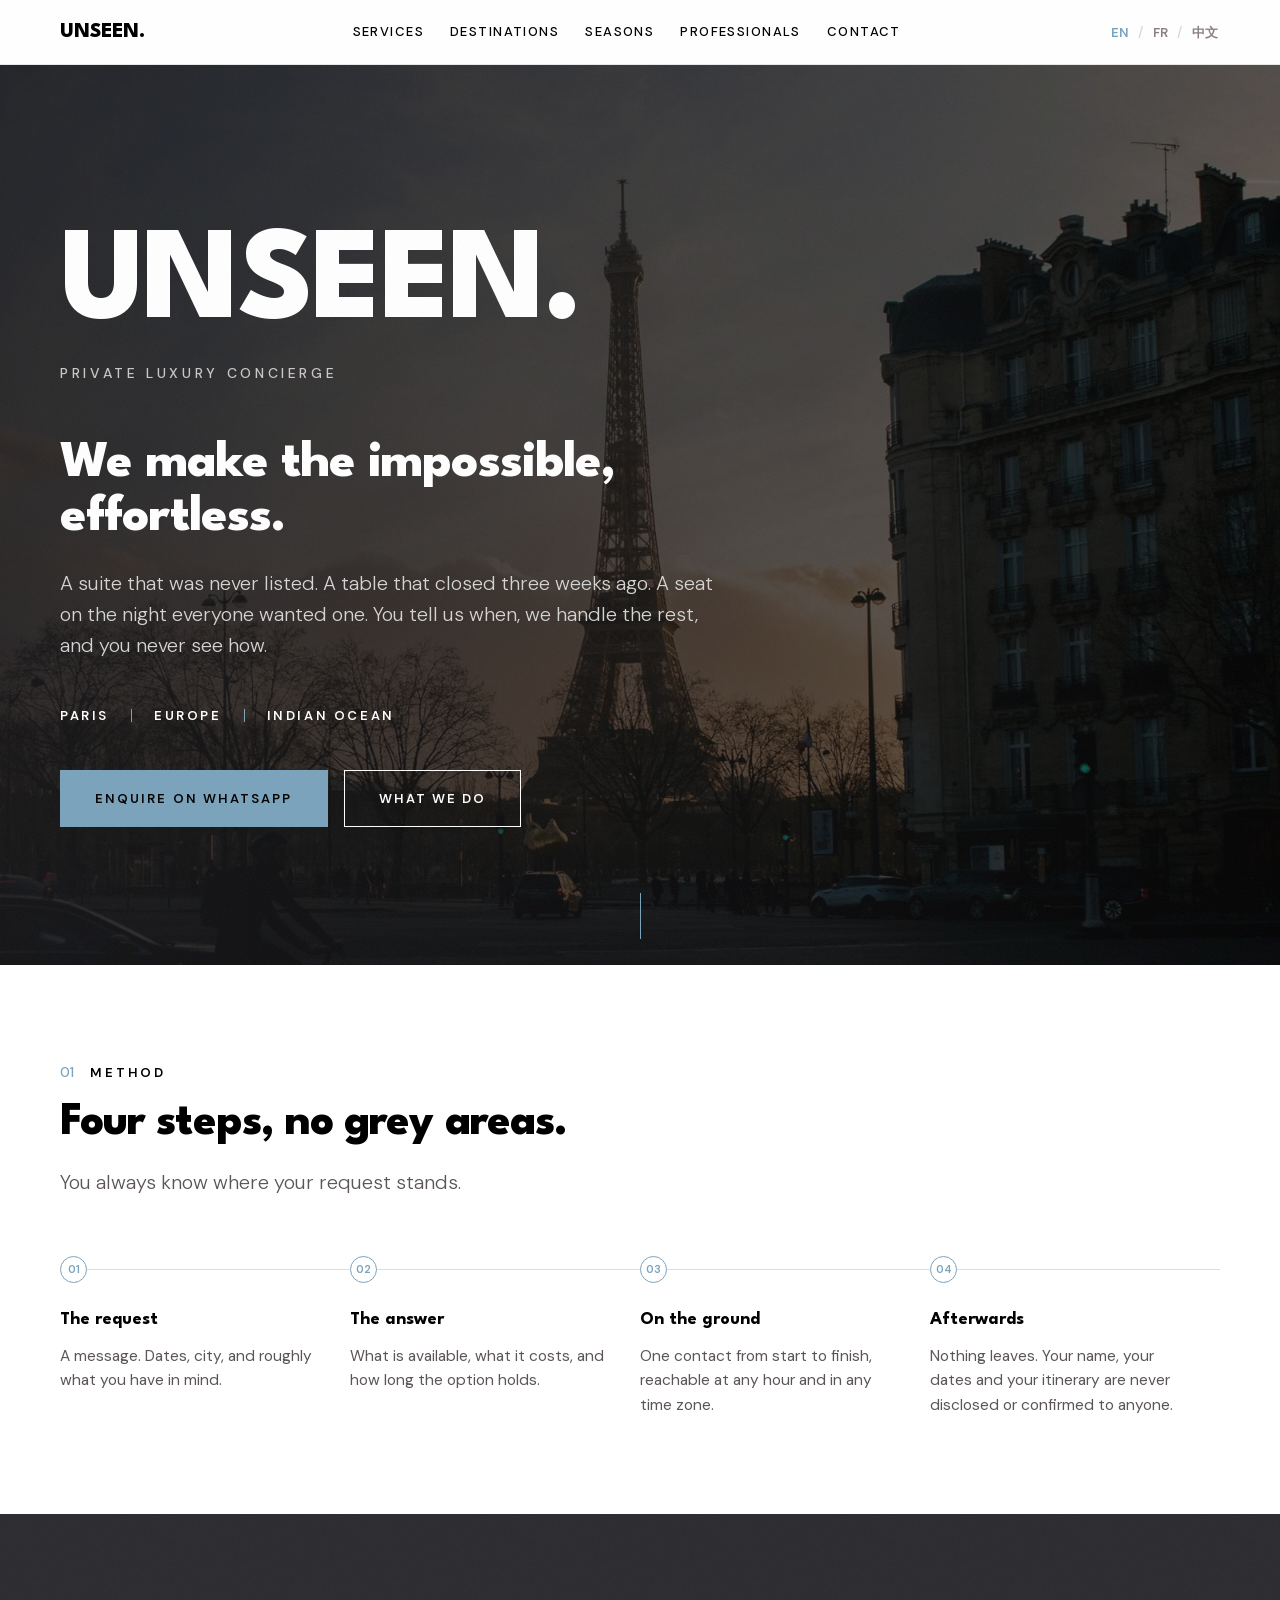
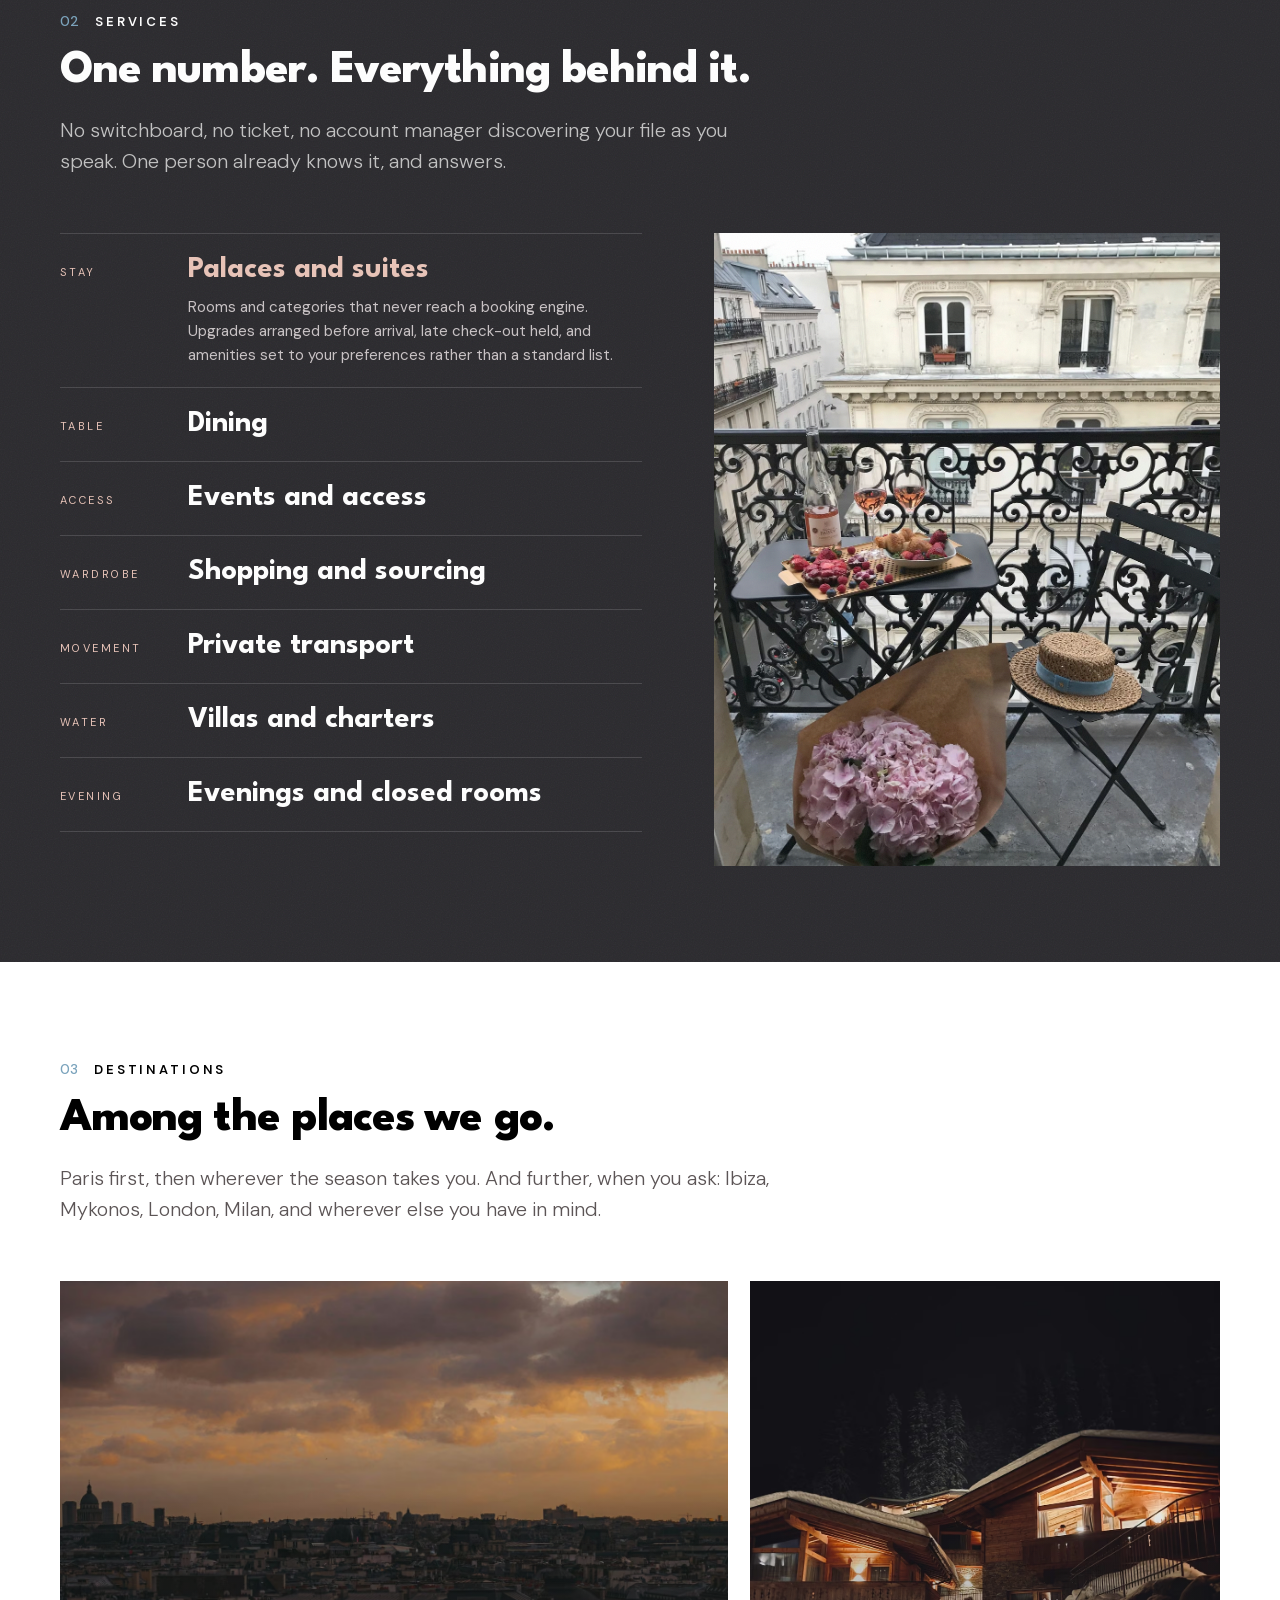
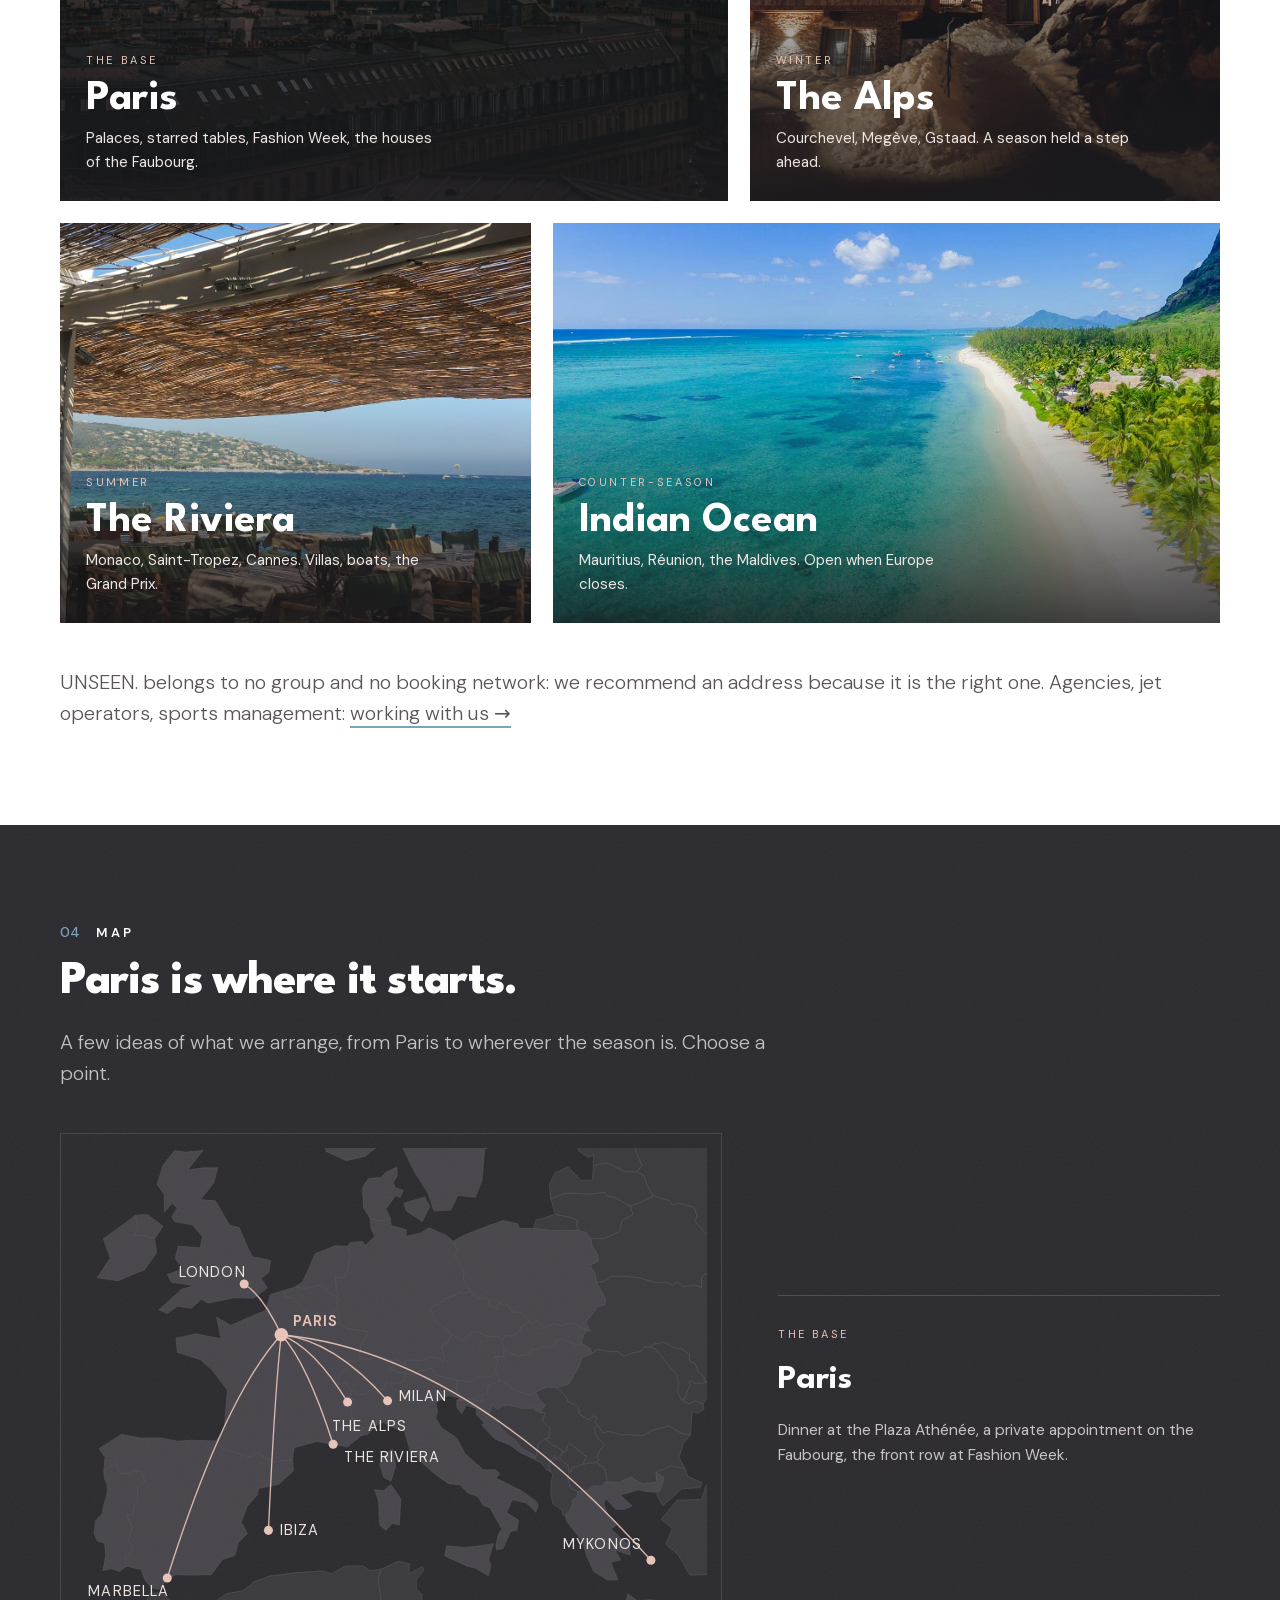
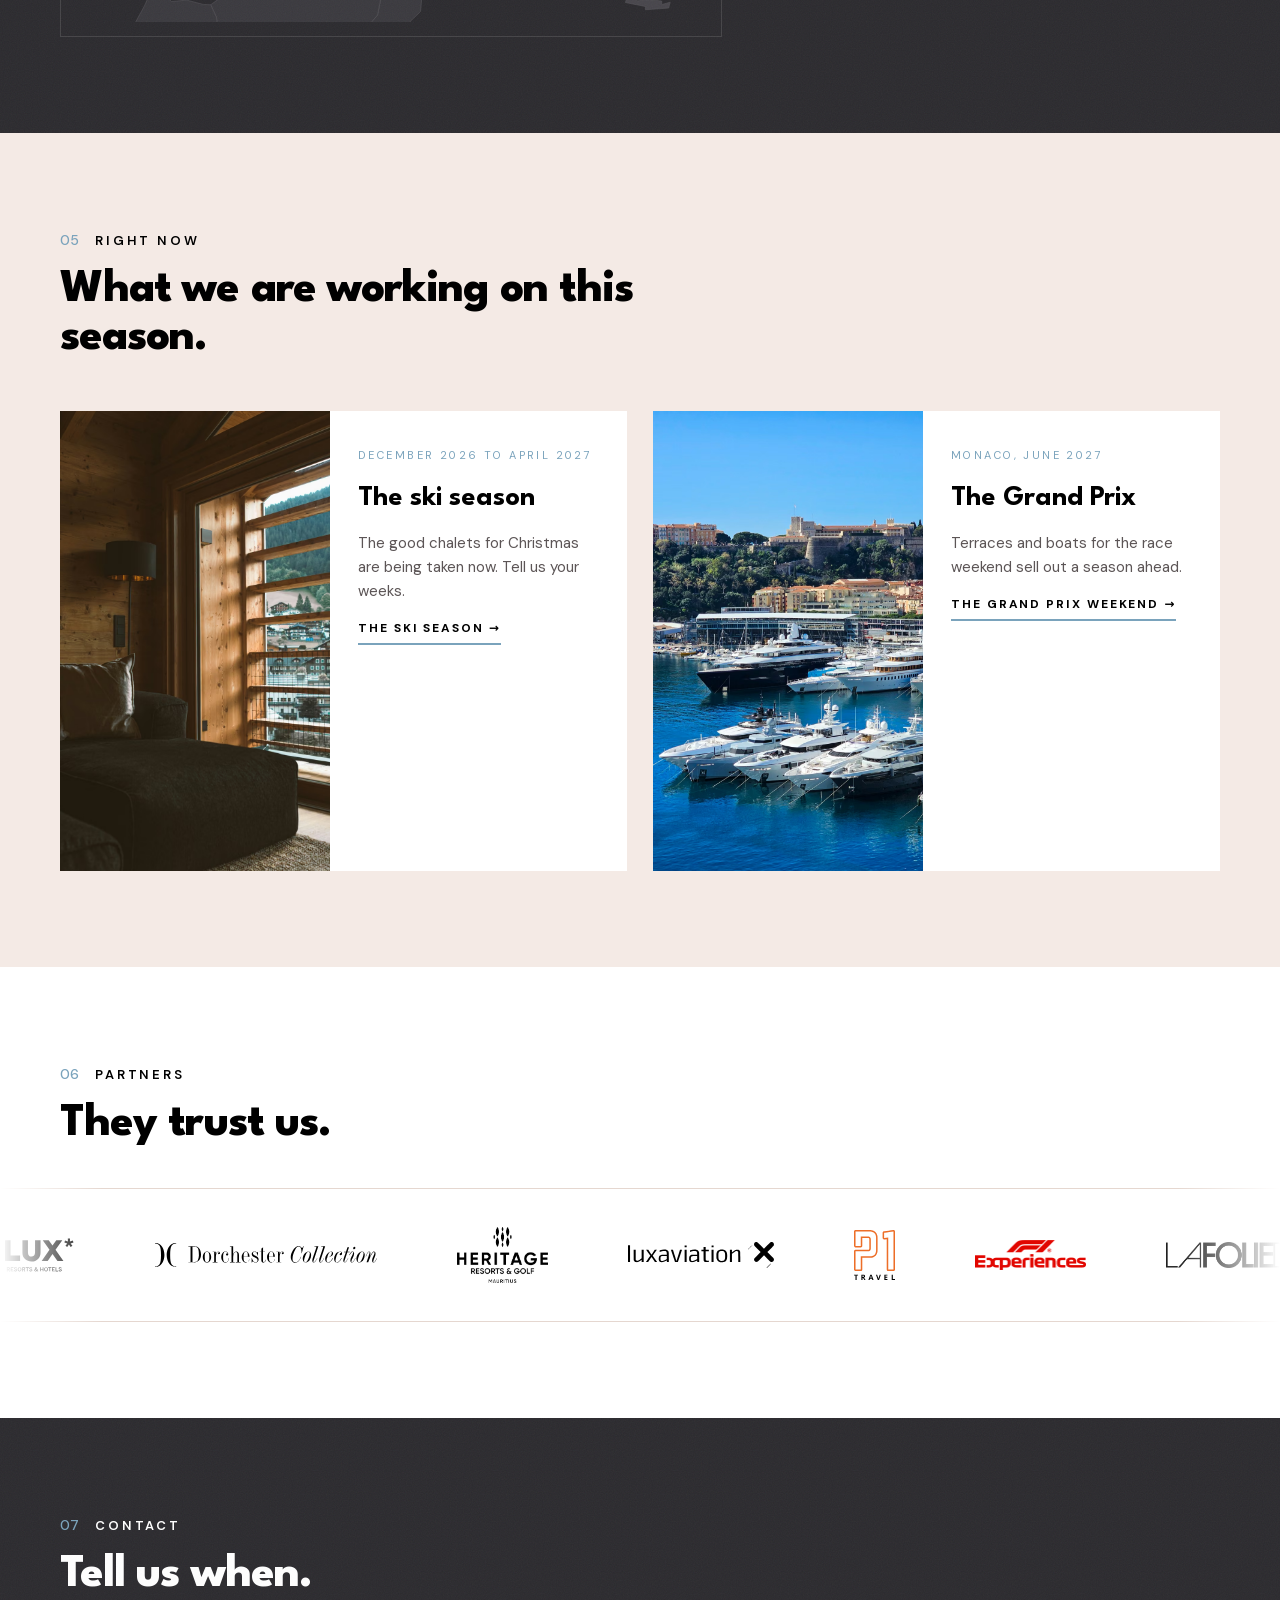
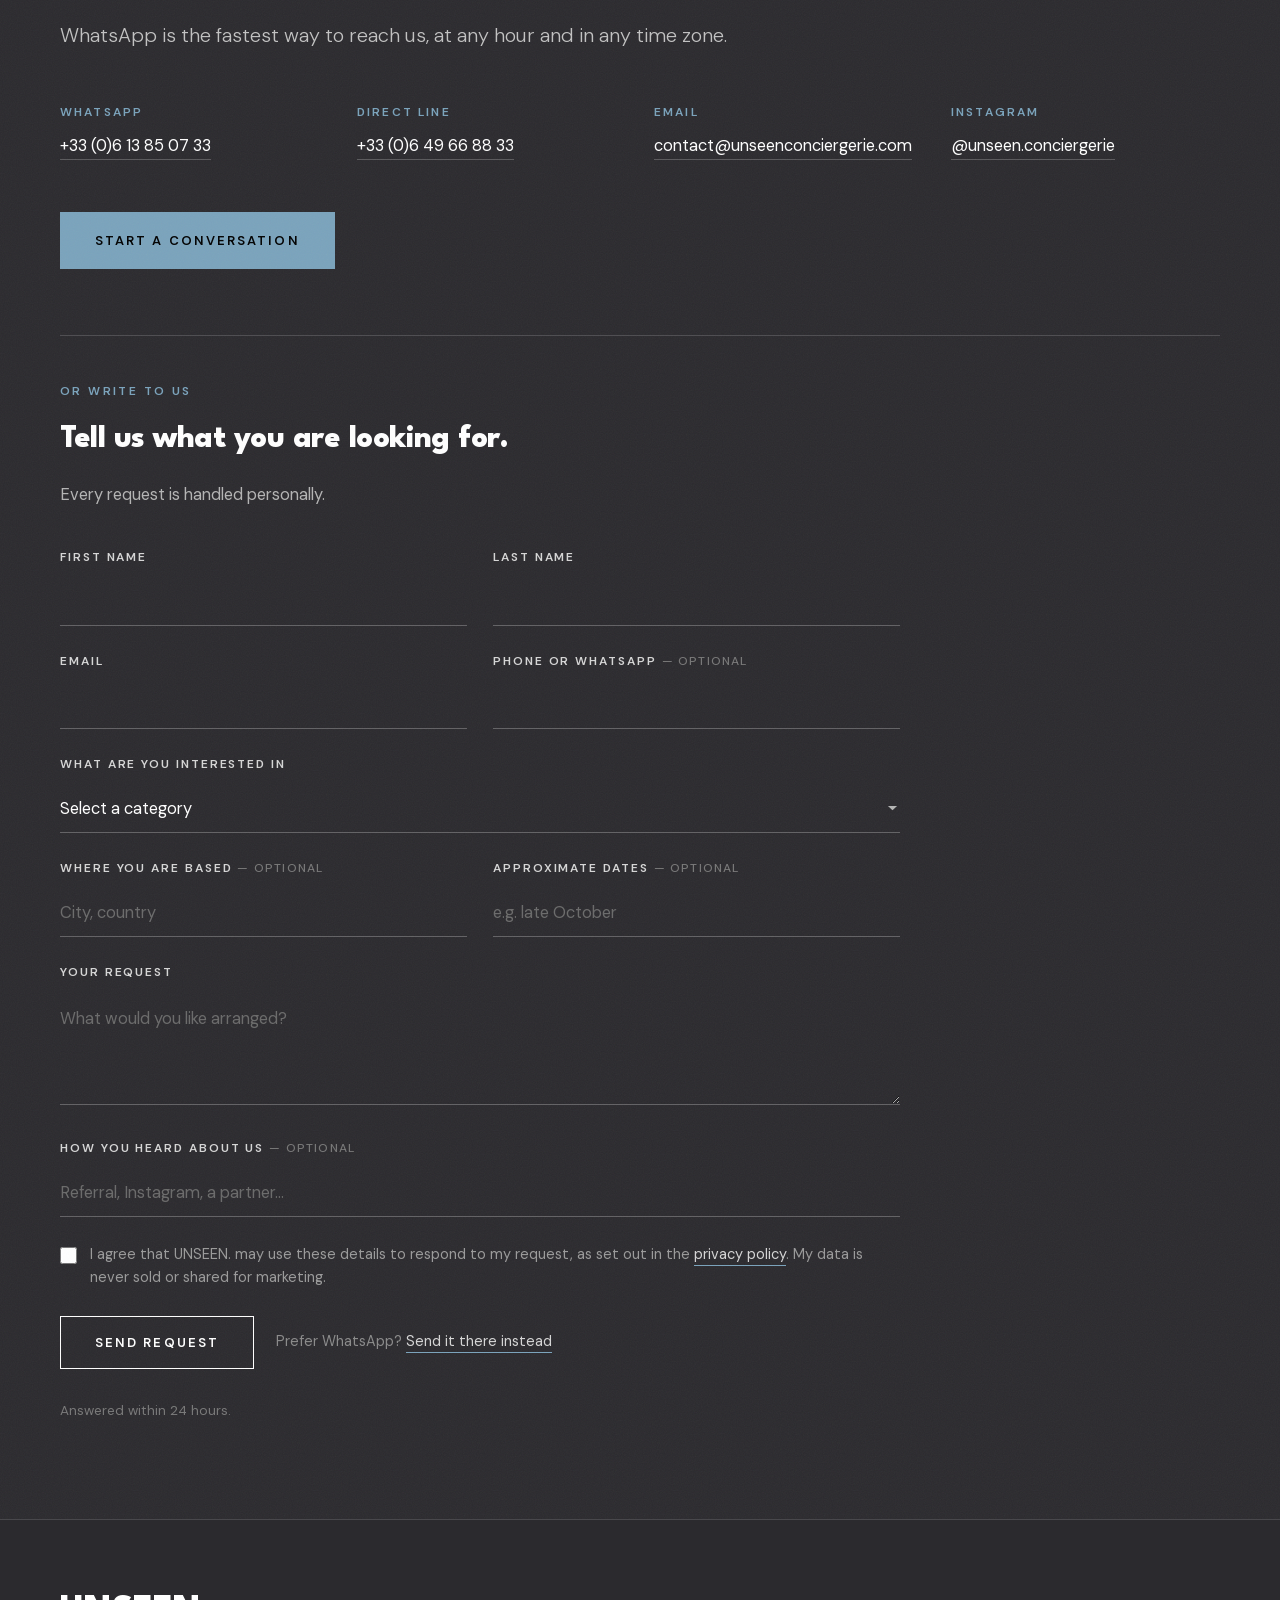
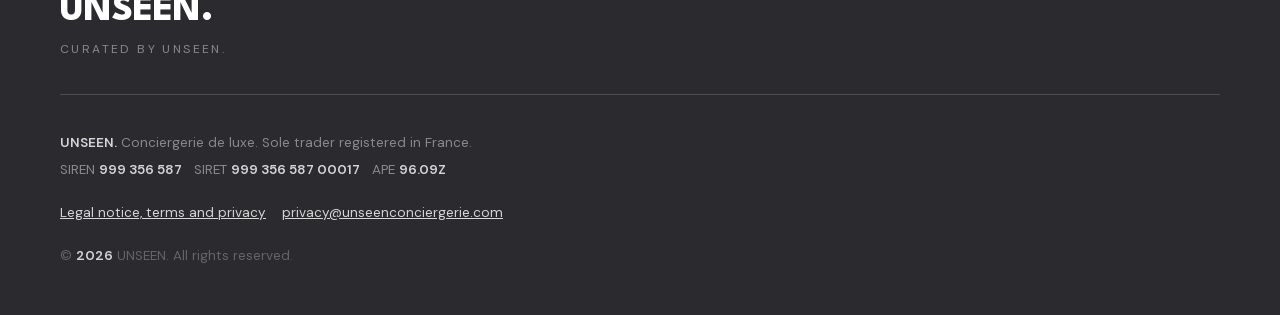
==== site-unseen/index.html @ 177a7de2 "Site : une image d'aperçu au partage par page, icônes PNG (iceberg classique) lisibles par WhatsApp " ====
<!DOCTYPE html>
<html lang="en">
<head>
<meta charset="utf-8">
<meta name="viewport" content="width=device-width, initial-scale=1">
<title>UNSEEN. — Private Luxury Concierge</title>
<meta property="og:type" content="website">
<meta property="og:site_name" content="UNSEEN.">
<meta property="og:url" content="https://unseenconciergerie.com/">
<meta property="og:title" content="UNSEEN. — Private Luxury Concierge">
<meta property="og:description" content="UNSEEN. Private luxury concierge. Paris, Europe, Indian Ocean. Access to the places, events and experiences that stay closed to everyone else.">
<meta property="og:image" content="https://unseenconciergerie.com/img/og-index.jpg">
<meta property="og:image:width" content="1200">
<meta property="og:image:height" content="630">
<meta name="twitter:card" content="summary_large_image">
<link rel="icon" href="/favicon-32.png" sizes="32x32" type="image/png">
<link rel="icon" href="/favicon-48.png" sizes="48x48" type="image/png">
<link rel="apple-touch-icon" href="/apple-touch-icon.png">
<meta name="description" content="UNSEEN. Private luxury concierge. Paris, Europe, Indian Ocean. Access to the places, events and experiences that stay closed to everyone else.">
<!-- Adresse de reference du site. Les autres noms de domaine (.fr, www)
     continuent de fonctionner : cette ligne dit simplement a Google que
     c'est cette adresse-ci qu'il doit retenir et afficher. -->
<link rel="canonical" href="https://unseenconciergerie.com/">
<!-- icone affichee si le site est ajoute a l'ecran d'accueil d'un iPhone -->
<!-- La photo d'ouverture est la premiere chose que voit un visiteur :
     on demande au navigateur de la charger en priorite, sans attendre
     d'avoir lu toute la page. -->
<link rel="preload" as="image" href="img/hero.avif" type="image/avif" fetchpriority="high">
<script type="application/ld+json">
{
  "@context":"https://schema.org",
  "@type":"TravelAgency",
  "name":"UNSEEN.",
  "description":"Conciergerie privée de luxe à Paris. Palaces, gastronomie étoilée, événements exclusifs, transport privé, personal shopping. Paris, Europe, océan Indien.",
  "url":"https://unseenconciergerie.com",
  "telephone":"+33649668833",
  "email":"contact@unseenconciergerie.com",
  "address":{
    "@type":"PostalAddress",
    "postalCode":"77100",
    "addressLocality":"Meaux",
    "addressCountry":"FR"
  },
  "areaServed":["Paris","Europe","Indian Ocean"],
  "sameAs":["https://instagram.com/unseen.conciergerie"]
}
</script>
<link rel="stylesheet" href="fonts.css">
<!-- Police pour les caracteres chinois (aucune des deux polices ci-dessus n'en dessine).
     Chargee separement : le navigateur ne prend que les poids utilises. -->
<style>
/* Leaflet 1.9.4 — feuille de style officielle, integree ici (et non chargee
   via <link>) pour que la carte reste stylee meme quand les feuilles de
   style externes autres que Google Fonts sont bloquees (ex. apercu). */
.lvml{behavior:url(#default#VML);display:inline-block;position:absolute}
</style>
<style>
/* =============================================================
   UNSEEN. — SAISON ACTIVE
   Pour changer de saison, ne modifiez QUE la ligne --accent.
   Charte 3.2 : une seule couleur d'accent a la fois.

   #D08A5C  Orange abricot   South of France / Summer
   #A3161A  Rouge vif        Formula 1 Grand Prix
   #1E4636  Vert sapin       Winter season / New Year's Eve
   #A8823A  Or               Cannes Film Festival
   #1F5E8A  Azur             French Riviera / Yachting
   #7AA3BC  Bleu glacier     Ski season / Alps   [ACTIF]
   #4B2236  Prune            Fashion Week
   #CFC3AE  Sable            St Barth / Winter escape
   ============================================================= */
:root{
  --accent:#7AA3BC;
  --sur-accent:#000000;   /* texte posé sur la couleur d'accent : blanc si l'accent est foncé, #000000 s'il est clair */
  --noir:#000000;
  --blanc:#FFFFFF;
  --bleu-clair:#F4EAE5;
  --gris-doux:#E5D7D0;
  --texte-2:#5C5556;
  --texte-3:#8A8083;
  --max:1240px;
  --pad:40px;
}
*{box-sizing:border-box;margin:0;padding:0}
html{scroll-behavior:smooth}
body{
  background:var(--bleu-clair);
  color:var(--noir);
  font-family:'DM Sans','Noto Sans SC',system-ui,-apple-system,sans-serif;
  font-weight:400;
  font-size:17px;
  line-height:1.65;
  -webkit-font-smoothing:antialiased;
}
h1,h2,h3{font-family:'League Spartan','Noto Sans SC',sans-serif;font-weight:700}
/* Poids plus fort pour les caracteres chinois : 'Noto Sans SC' en 700 parait
   plus fin que League Spartan au meme poids, on compense avec 900 (Black)
   la ou le titre est en gras 800 en latin. */
:lang(zh) h1,:lang(zh) h2,:lang(zh) h3,:lang(zh) .hero-mark{font-weight:900}
/* Le resserrement des lettres (letter-spacing negatif) sert a compacter du
   texte latin : applique a des sinogrammes, qui sont des blocs pleins, il
   les fait se toucher. On annule ce resserrement uniquement quand la page
   est en chinois. Le mot de marque "UNSEEN." reste en lettres latines
   meme en version chinoise, donc .hero-mark et .mark n'ont pas besoin
   d'etre corriges : ils ne contiennent jamais de sinogramme. */
:lang(zh) h1,:lang(zh) h2,:lang(zh) h3,
:lang(zh) .lede,:lang(zh) .hero-body p,:lang(zh) .card p,:lang(zh) .dest p,
:lang(zh) .sitem p,:lang(zh) .tl-step p{letter-spacing:0}
/* Les blocs de texte courant respirent davantage en chinois : les
   caracteres pleins ont besoin de plus de place entre les lignes que
   des lettres latines pour rester confortables a lire. */
:lang(zh) .lede,:lang(zh) .hero-body p,:lang(zh) .card p,:lang(zh) .dest p,
:lang(zh) .sitem p,:lang(zh) .tl-step p,:lang(zh) .mc-item p{line-height:1.9}
img{display:block;max-width:100%}
.wrap{max-width:var(--max);margin:0 auto;padding:0 var(--pad)}
.num{font-family:'DM Sans',sans-serif;font-variant-numeric:tabular-nums}
.rule-accent{height:2px;width:44px;background:var(--accent);border:0}

/* ---------- barre haute ---------- */
.topbar{position:sticky;top:0;z-index:60;background:var(--bleu-clair);border-bottom:1px solid rgba(0,0,0,.09)}
.topbar-in{max-width:var(--max);margin:0 auto;padding:16px var(--pad);display:flex;align-items:center;justify-content:space-between;gap:20px}
.mark{font-family:'League Spartan',sans-serif;font-weight:800;font-size:21px;letter-spacing:-.01em;line-height:1;text-decoration:none;color:var(--noir)}
.nav{display:flex;align-items:center;gap:26px}
.nav a{font-size:13px;letter-spacing:.11em;text-transform:uppercase;text-decoration:none;color:var(--noir);font-weight:500;padding:5px 0;border-bottom:1px solid transparent}
.nav a:hover,.nav a:focus-visible{border-bottom-color:var(--accent);color:var(--accent)}
.langsw{display:flex;align-items:center;gap:7px;font-size:13px;letter-spacing:.08em;font-weight:600}
.langsw button{background:none;border:0;cursor:pointer;font:inherit;color:var(--texte-3);padding:5px 2px}
.langsw button[aria-pressed="true"]{color:var(--accent)}
.langsw .sep{color:var(--gris-doux)}

/* ---------- ancres sous la barre collante ---------- */
section[id],div[id]{scroll-margin-top:88px}

/* ---------- bouton et panneau de navigation mobile ---------- */
.navtoggle{display:none;background:none;border:0;cursor:pointer;padding:8px 0 8px 14px;line-height:0}
.navtoggle span{display:block;width:24px;height:2px;background:var(--noir);margin:5px 0;transition:transform .22s ease,opacity .18s ease}
.navtoggle[aria-expanded="true"] span:nth-child(1){transform:translateY(7px) rotate(45deg)}
.navtoggle[aria-expanded="true"] span:nth-child(2){opacity:0}
.navtoggle[aria-expanded="true"] span:nth-child(3){transform:translateY(-7px) rotate(-45deg)}

.navpanel{
  position:fixed;inset:0;z-index:55;background:var(--bleu-clair);
  display:flex;flex-direction:column;justify-content:center;
  padding:96px var(--pad) 48px;
  opacity:0;visibility:hidden;transform:translateY(-10px);
  transition:opacity .24s ease,transform .24s ease,visibility .24s
}
.navpanel.on{opacity:1;visibility:visible;transform:none}
.navpanel nav{display:flex;flex-direction:column;gap:4px}
.navpanel nav a{
  font-size:24px;font-weight:800;letter-spacing:-.015em;text-decoration:none;color:var(--noir);
  padding:12px 0;border-bottom:1px solid rgba(0,0,0,.10)
}
.navpanel nav a:active,.navpanel nav a:focus-visible{color:var(--accent)}
.navpanel .pfoot{margin-top:38px;display:flex;flex-direction:column;gap:12px}
.navpanel .pfoot a{
  font-size:13px;letter-spacing:.16em;text-transform:uppercase;font-weight:600;
  text-decoration:none;color:var(--noir);border-bottom:1px solid var(--accent);
  padding-bottom:5px;align-self:flex-start
}

@media(max-width:900px){
  .topbar-in{padding:14px var(--pad)}
  .nav{display:none}
  .navtoggle{display:block;order:3}
  .langsw{margin-left:auto}
  section[id],div[id]{scroll-margin-top:68px}
}
@media(min-width:901px){
  .navpanel{display:none}
}

/* ---------- hero ---------- */
.hero{position:relative;background:var(--noir);color:var(--blanc);overflow:hidden}
.hero img.bg{position:absolute;inset:0;width:100%;height:100%;object-fit:cover;opacity:.45}
.hero .veil{position:absolute;inset:0;background:linear-gradient(90deg,rgba(0,0,0,.88) 0%,rgba(0,0,0,.64) 50%,rgba(0,0,0,.26) 100%)}
.hero-in{position:relative;max-width:var(--max);margin:0 auto;padding:130px var(--pad) 106px;text-align:left}
.hero-mark{font-family:'League Spartan',sans-serif;font-weight:800;font-size:clamp(58px,10.5vw,132px);line-height:.9;letter-spacing:-.02em}
.hero-desc{margin-top:16px;font-size:14px;letter-spacing:.26em;text-transform:uppercase;font-weight:500;color:#C9C9C9}
.hero-body{margin-top:52px;max-width:660px}
.hero-body h1{font-weight:800;font-size:clamp(30px,4.6vw,52px);line-height:1.04;letter-spacing:-.02em}
.hero-body p{margin-top:22px;font-weight:300;font-size:20px;line-height:1.55;color:#D5D5D5}
.places{margin-top:44px;display:flex;flex-wrap:wrap;align-items:center;gap:22px;font-size:13px;letter-spacing:.2em;text-transform:uppercase;font-weight:600}
.places i{display:inline-block;width:1px;height:13px;background:var(--accent);font-style:normal}
.cta-row{margin-top:44px;display:flex;gap:16px;flex-wrap:wrap}
.btn{display:inline-block;padding:17px 34px;font-size:13px;letter-spacing:.16em;text-transform:uppercase;font-weight:600;text-decoration:none;border:1px solid currentColor;color:var(--blanc);transition:background .18s,color .18s,border-color .18s}
.btn:hover,.btn:focus-visible{background:var(--blanc);color:var(--noir)}
.btn-accent{background:var(--accent);border-color:var(--accent);color:var(--sur-accent)}
.btn-accent:hover,.btn-accent:focus-visible{background:var(--blanc);border-color:var(--blanc);color:var(--noir)}
@media(max-width:600px){.hero-in{padding:82px var(--pad) 74px}.hero .veil{background:linear-gradient(180deg,rgba(0,0,0,.70) 0%,rgba(0,0,0,.86) 100%)}}

/* ---------- sections ---------- */
section{padding:96px 0}
.sec-white{background:var(--blanc)}
.sec-pale{background:var(--bleu-clair)}
.sec-dark{background:var(--noir);color:var(--blanc)}
.head{max-width:720px}
.eyebrow{display:flex;align-items:baseline;gap:16px;margin-bottom:14px}
.eyebrow .n{font-family:'DM Sans',sans-serif;font-size:14px;color:var(--accent);font-weight:500}
.eyebrow .t{font-size:13px;letter-spacing:.22em;text-transform:uppercase;font-weight:600}
h2{font-weight:800;font-size:clamp(30px,4.2vw,46px);line-height:1.05;letter-spacing:-.02em;margin-bottom:20px}
.lede{font-weight:300;font-size:20px;line-height:1.55;color:var(--texte-2)}
.sec-dark .lede{color:#C2C2C2}

/* ---------- cartes ---------- */
.cards{display:grid;grid-template-columns:repeat(auto-fill,minmax(min(258px,100%),1fr));gap:28px;margin-top:56px}
.card{background:var(--blanc);display:flex;flex-direction:column}
.sec-dark .card{background:#0C0C0C}
.card .ph{aspect-ratio:4/5;overflow:hidden;background:var(--gris-doux)}
.card .ph img{width:100%;height:100%;object-fit:cover;transition:transform .5s ease}
.card:hover .ph img{transform:scale(1.04)}
.card .txt{padding:22px 22px 26px}
.card .tag{display:block;font-size:12px;letter-spacing:.18em;text-transform:uppercase;color:var(--accent);font-weight:600;margin-bottom:10px}
.card h3{font-weight:700;font-size:19px;letter-spacing:-.01em;margin-bottom:10px}
.card p{font-size:16px;line-height:1.62;color:var(--texte-2)}
.sec-dark .card p{color:#ADADAD}

/* ---------- destinations ---------- */
.dests{margin-top:56px;display:flex;flex-direction:column;gap:2px}
.dest{display:grid;grid-template-columns:1.05fr 1fr;background:var(--blanc);min-height:340px}
.dest.flip .ph{order:2}
.dest .ph{overflow:hidden;background:var(--gris-doux)}
.dest .ph img{width:100%;height:100%;object-fit:cover;min-height:340px}
.dest .txt{padding:46px 48px;display:flex;flex-direction:column;justify-content:center}
.dest .tag{font-size:12px;letter-spacing:.2em;text-transform:uppercase;color:var(--accent);font-weight:600;margin-bottom:12px}
.dest h3{font-weight:800;font-size:29px;letter-spacing:-.015em;margin-bottom:14px}
.dest p{font-size:16.5px;line-height:1.65;color:var(--texte-2)}
.dest .list{margin-top:20px;font-size:13.5px;letter-spacing:.09em;text-transform:uppercase;color:var(--texte-3);line-height:2;font-weight:500}
@media(max-width:880px){.dest{grid-template-columns:1fr}.dest.flip .ph{order:0}.dest .ph img{min-height:240px}.dest .txt{padding:34px 28px 40px}}



/* ---------- contact ---------- */
.cgrid{display:grid;grid-template-columns:repeat(4,1fr);gap:28px;margin-top:52px}
.ci .lbl{display:block;font-size:12px;letter-spacing:.18em;text-transform:uppercase;color:var(--accent);font-weight:600;margin-bottom:9px}
.ci a{font-size:16.5px;text-decoration:none;color:inherit;white-space:nowrap;border-bottom:1px solid rgba(255,255,255,.22);padding-bottom:3px}
.ci a:hover,.ci a:focus-visible{color:var(--accent);border-bottom-color:var(--accent)}
@media(max-width:900px){.cgrid{grid-template-columns:repeat(2,1fr);gap:26px 30px}}


/* ---------- carte interactive (Leaflet) ---------- */
.partner-list{margin-top:16px;display:flex;flex-direction:column}
.partner-item{display:flex;align-items:center;gap:12px;padding:13px 0;border-bottom:1px solid rgba(255,255,255,.10);cursor:pointer}
.partner-item .pn{font-size:15.5px;color:var(--blanc);line-height:1.35;transition:color .15s;flex:1 1 auto}
.partner-item:hover .pn{color:var(--accent)}
.partner-item .pt{font-size:10.5px;letter-spacing:.1em;text-transform:uppercase;color:#8A8A8A;white-space:nowrap;flex:0 0 auto}

/* ---------- methode : frise horizontale ---------- */
.timeline{list-style:none;margin:58px 0 0;padding:0;display:grid;grid-template-columns:repeat(4,1fr);gap:0;position:relative}
.timeline::before{content:"";position:absolute;top:13px;left:0;right:0;height:1px;background:rgba(0,0,0,.13)}
.tl-step{position:relative;padding-right:30px}
.tl-k{position:relative;display:flex;align-items:center;justify-content:center;width:27px;height:27px;border-radius:50%;background:var(--blanc);border:1px solid var(--accent);color:var(--accent);font-family:'DM Sans',sans-serif;font-size:11px;font-weight:600;z-index:1}
.tl-step h3{font-weight:700;font-size:18px;margin:22px 0 9px}
.tl-step p{font-size:15.5px;line-height:1.6;color:var(--texte-2)}
@media(max-width:860px){
  .timeline{grid-template-columns:1fr;gap:28px;margin-top:38px}
  .timeline::before{top:0;bottom:0;left:13px;right:auto;width:1px;height:auto}
  .tl-step{padding:0 0 0 46px}
  .tl-k{position:absolute;left:0;top:0}
  .tl-step h3{margin-top:1px}
}

/* ---------- saisons : bande editoriale ---------- */
.srow{display:grid;grid-template-columns:repeat(3,1fr);gap:40px;margin-top:56px}
.sitem .sph{aspect-ratio:16/9;overflow:hidden;background:#111;margin-bottom:24px}
.sitem .sph img{width:100%;height:100%;object-fit:cover;transition:transform .5s ease}
.sitem:hover .sph img{transform:scale(1.04)}
.sitem .rule-accent{margin-bottom:18px}
.sitem .tag{display:block;font-size:12px;letter-spacing:.18em;text-transform:uppercase;color:var(--accent);font-weight:600;margin-bottom:10px}
.sitem h3{font-weight:800;font-size:22px;letter-spacing:-.015em;margin-bottom:10px}
.sitem p{font-size:15.5px;line-height:1.62;color:var(--texte-2)}
@media(max-width:860px){.srow{grid-template-columns:1fr;gap:34px;margin-top:36px}}

/* ---------- partenaires : bandeau sous la carte ---------- */
.map-cta{margin-top:56px;padding-top:42px;border-top:1px solid rgba(255,255,255,.14)}
@media(max-width:760px){.mc-grid{grid-template-columns:1fr;gap:32px}.mc-intro{font-size:16.5px}}

/* ---------- pied de page ---------- */
footer{background:var(--noir);color:var(--blanc);padding:72px 0 46px;border-top:1px solid rgba(255,255,255,.14)}
.foot-mark{font-family:'League Spartan',sans-serif;font-weight:800;font-size:38px;line-height:1}
.curated{font-size:12px;letter-spacing:.2em;text-transform:uppercase;color:#8A8A8A;margin-top:10px}
.foot-sep{height:1px;background:#FFFFFF;opacity:.16;border:0;margin-top:34px}
.foot-legal{margin-top:34px;font-size:13.5px;line-height:2;color:#8A8A8A}
.foot-legal a{color:#D6D6D6}
.foot-legal a:hover,.foot-legal a:focus-visible{color:var(--accent)}
.foot-legal .num,.foot-legal strong{color:#D6D6D6;font-weight:600}

/* ---------- bande editoriale pleine largeur ---------- */
.band{position:relative;background:var(--noir);overflow:hidden;min-height:clamp(360px,52vh,540px);display:flex;align-items:flex-end}
.band img{position:absolute;inset:0;width:100%;height:100%;object-fit:cover;opacity:.62}
.band .veil{position:absolute;inset:0;background:linear-gradient(180deg,rgba(0,0,0,.12) 30%,rgba(0,0,0,.80) 100%)}
.band .in{position:relative;max-width:var(--max);margin:0 auto;width:100%;padding:0 var(--pad) 58px;color:var(--blanc)}
.band .wl{height:1px;width:78px;background:var(--accent);border:0;margin-bottom:22px}
.band p{font-weight:300;font-size:clamp(22px,3.1vw,34px);line-height:1.24;letter-spacing:-.01em;max-width:660px}
.band .sig{margin-top:20px;font-size:12px;letter-spacing:.2em;text-transform:uppercase;color:#B4B4B4;font-weight:500}

/* les images sont servies en AVIF avec repli WebP */
picture{display:block;width:100%;height:100%}

/* ---------- mosaique ---------- */
.mosaic{display:grid;grid-template-columns:repeat(4,1fr);gap:2px;background:var(--noir)}
.mosaic figure{margin:0;aspect-ratio:4/5;overflow:hidden;background:#111}
.mosaic img{width:100%;height:100%;object-fit:cover;transition:transform .6s ease,opacity .4s ease;opacity:.92}
.mosaic figure:hover img{transform:scale(1.05);opacity:1}
@media(max-width:900px){.mosaic{grid-template-columns:repeat(2,1fr)}}

/* ---------- carte interactive ---------- */
.mapsec{background:var(--noir);color:var(--blanc)}
@media(max-width:880px){.mapgrid{grid-template-columns:1fr;gap:30px}}

a:focus-visible,button:focus-visible{outline:2px solid var(--accent);outline-offset:3px}
@media(prefers-reduced-motion:reduce){html{scroll-behavior:auto}*{transition:none!important}}
@media(max-width:760px){
  /* cartes : visuel large et court plutôt que portrait, pour raccourcir la page */
  .card .ph{aspect-ratio:16/10}
  .card .txt{padding:20px 20px 24px}
  .dest .ph img{min-height:190px}
  .dest .txt{padding:30px 26px 34px}
  .band{min-height:clamp(280px,40vh,380px)}
}
@media(max-width:560px){
  :root{--pad:24px}
  body{font-size:16.5px}
  section{padding:58px 0}
  h2{font-size:clamp(27px,7vw,34px)}
  .hero-in{padding:66px var(--pad) 58px}
  .hero-body{margin-top:32px}
  .hero-body p{font-size:17.5px}
  .lede{font-size:17.5px}
  .cards{gap:18px;margin-top:34px}
  .card .ph{aspect-ratio:16/9}
  .card h3{font-size:18px}
  .card p{font-size:15.5px}
  .dests{margin-top:34px}
  .dest .ph img{min-height:170px}
  .dest h3{font-size:25px}
  .dest p{font-size:15.5px}
  .cgrid{gap:24px;margin-top:38px;grid-template-columns:1fr}
  .ci a{font-size:15px}
  .btn{padding:16px 26px;width:100%;text-align:center}
  .places{gap:14px;font-size:11.5px}
  .band .in{padding-bottom:38px}
  .band p{font-size:clamp(20px,5.6vw,26px)}
  .mosaic figure{aspect-ratio:1/1}
  footer{padding:52px 0 38px}
  .foot-mark{font-size:32px}
  .enq-head{margin-top:44px;padding-top:34px}
  .fld{margin-bottom:22px}
  .enq-actions{gap:18px}
  .enq-actions .enq-alt{width:100%;text-align:center}
}

/* ---------- formulaire de demande ---------- */
.enq-head{margin-top:66px;padding-top:46px;border-top:1px solid rgba(255,255,255,.16)}
.enq-head .tag{display:block;font-size:12px;letter-spacing:.2em;text-transform:uppercase;color:var(--accent);font-weight:600;margin-bottom:12px}
.enq-head h3{font-weight:800;font-size:clamp(24px,3.4vw,32px);letter-spacing:-.015em;margin-bottom:14px}
.enq-head p{font-size:16.5px;line-height:1.65;color:#B4B4B4;max-width:640px}
form.enq{margin-top:40px;max-width:840px}
.frow{display:grid;grid-template-columns:1fr 1fr;gap:26px}
@media(max-width:700px){.frow{grid-template-columns:1fr;gap:0}}
.fld{margin-bottom:26px}
.fld label{display:block;font-size:12px;letter-spacing:.16em;text-transform:uppercase;font-weight:600;color:#D6D6D6;margin-bottom:10px}
.fld label em{font-style:normal;color:#767676;font-weight:500;letter-spacing:.1em}
.fld input,.fld select,.fld textarea{
  width:100%;background:transparent;border:0;border-bottom:1px solid rgba(255,255,255,.26);
  color:var(--blanc);font-family:'DM Sans',system-ui,sans-serif;font-size:16.5px;
  padding:13px 0;outline:none;border-radius:0;transition:border-color .18s ease;
  -webkit-appearance:none;appearance:none
}
.fld select{
  cursor:pointer;padding-right:30px;
  background-image:url("data:image/svg+xml;utf8,<svg xmlns='http://www.w3.org/2000/svg' viewBox='0 0 12 8'><path fill='%23B4B4B4' d='M1 1l5 5 5-5'/></svg>");
  background-repeat:no-repeat;background-position:right 2px center;background-size:11px
}
.fld select option,.fld select optgroup{background:#0B0B0B;color:var(--blanc)}
.fld textarea{min-height:112px;resize:vertical;line-height:1.6}
.fld input:focus,.fld select:focus,.fld textarea:focus{border-bottom-color:var(--accent)}
.fld input::placeholder,.fld textarea::placeholder{color:#6A6A6A}
.fld.bad input,.fld.bad select,.fld.bad textarea{border-bottom-color:#E0705F}
.fld .msg{display:none;margin-top:8px;font-size:13px;color:#E0705F;letter-spacing:.01em}
.fld.bad .msg{display:block}
.agree{display:flex;gap:13px;align-items:flex-start;margin:2px 0 8px}
.agree input{width:17px;height:17px;flex:0 0 17px;margin-top:4px;accent-color:var(--accent);cursor:pointer;border-radius:0}
.agree span{font-size:14.5px;line-height:1.62;color:#9A9A9A}
.agree a{color:#D6D6D6;text-decoration:none;border-bottom:1px solid var(--accent);padding-bottom:2px}
.agree a:hover{color:var(--accent)}
.agree-msg{display:none;font-size:13px;color:#E0705F;margin:0 0 20px 30px}
.agree-msg.on{display:block}
.enq-actions{display:flex;flex-wrap:wrap;gap:22px;align-items:center;margin-top:26px}
button.btn{background:transparent;cursor:pointer;font-family:'DM Sans',system-ui,sans-serif}
.enq-alt{font-size:14.5px;color:#8A8A8A}
.enq-alt a{color:#D6D6D6;text-decoration:none;border-bottom:1px solid var(--accent);padding-bottom:2px;cursor:pointer}
.enq-alt a:hover{color:var(--accent)}
.enq-note{margin-top:30px;font-size:13.5px;line-height:1.8;color:#787878;max-width:640px}
.enq-done{display:none;margin-top:40px;border:1px solid rgba(255,255,255,.2);padding:40px 36px;max-width:640px}
.enq-done h3{font-weight:800;font-size:26px;color:var(--accent);margin-bottom:12px;letter-spacing:-.015em}
.enq-done p{font-size:16.5px;color:#B4B4B4;line-height:1.65}
@media(max-width:560px){
  .enq-head{margin-top:52px;padding-top:38px}
  .enq-actions{gap:16px}
  .enq-actions .btn{width:100%}
}
</style>

<link rel="stylesheet" href="anim.css">
<style>.srow.four{grid-template-columns:repeat(4,1fr)}@media(max-width:860px){.srow.four{grid-template-columns:1fr 1fr}}.plogos{display:flex;flex-wrap:wrap;gap:44px;align-items:center;margin-top:44px}.plogos img{height:44px;width:auto}.plogos .ph2{font-size:12px;letter-spacing:.14em;text-transform:uppercase;color:var(--texte-3);border:1px dashed var(--gris-doux);padding:14px 20px}</style><style>#services .cards{grid-template-columns:repeat(4,1fr)}@media(max-width:860px){#services .cards{grid-template-columns:1fr 1fr}}</style><link rel="stylesheet" href="season.css">
<style>
/* --- Version 2 : Lin et prune --- */
.hero,.sec-dark,footer{background:#2B2A2E}
.hero{background:#000}
.topbar{background:rgba(255,255,255,.95);backdrop-filter:blur(8px)}
.hero .veil{background:linear-gradient(90deg,rgba(28,27,30,.72) 0%,rgba(28,27,30,.38) 55%,rgba(28,27,30,.12) 100%)!important}
.eyebrow .n{color:var(--accent)}
.nv-link{color:inherit;text-decoration:none;border-bottom:2px solid var(--accent)}
/* services */
.nv-grid{display:grid;grid-template-columns:1.15fr 1fr;gap:72px;margin-top:56px;align-items:start}
.nv-list{list-style:none}
.nv-list li{border-top:1px solid rgba(255,255,255,.14);padding:20px 0;display:grid;grid-template-columns:110px 1fr;gap:18px;cursor:pointer}
.nv-list li:last-child{border-bottom:1px solid rgba(255,255,255,.14)}
.nv-list .t{font-size:11px;letter-spacing:.22em;text-transform:uppercase;color:#E9C4B8;padding-top:9px}
.nv-list h3{font-size:clamp(22px,2.6vw,30px);line-height:1.1;transition:color .3s}
.nv-list p{font-size:15px;line-height:1.6;color:#C9C3C5;max-height:0;overflow:hidden;opacity:0;transition:max-height .45s,opacity .45s,margin .45s}
.nv-list li.on h3{color:#E9C4B8}
.nv-list li.on p{max-height:140px;opacity:1;margin-top:8px}
.nv-img{position:sticky;top:110px;aspect-ratio:4/5;overflow:hidden;background:#1E1D20}
.nv-img picture{position:absolute;inset:0}.nv-img img{position:absolute;inset:0;width:100%;height:100%;object-fit:cover;opacity:0;transition:opacity .6s}
.nv-img img.on{opacity:1}
/* destinations */
.nv-dest{display:grid;grid-template-columns:repeat(12,1fr);gap:22px;margin-top:56px}
.nd{position:relative;overflow:hidden;color:#FFFFFF;text-decoration:none;min-height:400px;display:flex;align-items:flex-end}
.nd img{position:absolute;inset:0;width:100%;height:100%;object-fit:cover;transition:transform 1s}
.nd:hover img{transform:scale(1.05)}
.nd:after{content:"";position:absolute;inset:0;background:linear-gradient(180deg,transparent 40%,rgba(28,27,30,.82))}
.nd .in{position:relative;z-index:2;padding:26px}
.nd .in span{font-size:11px;letter-spacing:.24em;text-transform:uppercase;color:#E9C4B8}
.nd .in h3{font-size:clamp(30px,3.4vw,42px);line-height:1;margin-top:6px}
.nd .in p{font-size:15px;color:#EEE6E2;max-width:360px;margin-top:6px}
.nd1{grid-column:span 7;min-height:520px}.nd2{grid-column:span 5;min-height:520px}.nd3{grid-column:span 5}.nd4{grid-column:span 7}
/* carte */
.nv-world{margin-top:44px}.nv-mapgrid{display:grid;grid-template-columns:1.5fr 1fr;gap:56px;margin-top:44px;align-items:center}.nv-eu{border:1px solid rgba(255,255,255,.12);padding:14px}.nv-eu-t{font-size:11px;letter-spacing:.22em;text-transform:uppercase;color:#C9C3C5;margin-bottom:6px}#europe{width:100%;height:auto;display:block}
#world{width:100%;height:auto;display:block}
svg .land{fill:#3A393E;stroke:#56545A;stroke-width:.5}
svg .land.eu{fill:#47454B}
svg .arc{fill:none;stroke-width:1.2}
svg .arc.in{stroke:#C9C3C5;stroke-dasharray:3 5;opacity:.55}
svg .arc.out{stroke:#E9C4B8;opacity:.9}
svg .arc.hi{opacity:1;stroke-width:2.2}
svg .pt{cursor:pointer}
svg .pt circle{transition:r .2s}
svg .pt text{fill:#EEE6E2;font-family:'DM Sans',sans-serif;font-size:11px;letter-spacing:.08em;text-transform:uppercase}
svg .pt.base text{fill:#E9C4B8;font-size:13px;font-weight:600}
.nv-key{display:flex;gap:26px;flex-wrap:wrap;margin-top:14px;font-size:13px;color:#C9C3C5}
.nv-key i{display:inline-block;width:26px;height:0;border-top:2px dashed #C9C3C5;margin-right:8px;vertical-align:middle}
.nv-key i.out{border-top:2px solid #E9C4B8}
.nv-info{border-top:1px solid rgba(255,255,255,.16);padding-top:22px;min-height:180px}
.nv-info .t{font-size:11px;letter-spacing:.22em;text-transform:uppercase;color:#E9C4B8}
.nv-info h3{font-size:34px;margin-top:6px}
.nv-info p{margin-top:10px;color:#C9C3C5;font-size:15.5px;line-height:1.6}
/* en ce moment */
.nv-now{display:grid;grid-template-columns:1fr 1fr;gap:26px;margin-top:48px}
.nn{display:grid;grid-template-columns:1fr 1.1fr;background:var(--blanc);text-decoration:none;color:inherit;min-height:300px}
.nn img{width:100%;height:100%;object-fit:cover}
.nn div{padding:28px}
.nn span{font-size:11px;letter-spacing:.22em;text-transform:uppercase;color:var(--accent)}
.nn h3{font-size:28px;margin-top:8px}
.nn p{margin-top:10px;font-size:15px;color:var(--texte-2);line-height:1.6}
.nn b{display:inline-block;margin-top:16px;font-size:12px;letter-spacing:.16em;text-transform:uppercase;border-bottom:2px solid var(--accent);padding-bottom:4px}
/* photos emballées (avif + webp) : le cadre prend toute la tuile */
.nd picture{position:absolute;inset:0}
.nn picture{display:block;height:100%;min-height:220px}

/* Téléphone : tout est visible tout de suite (l'apparition douce laissait des blocs vides sur iPhone) */
@media(max-width:900px){.rv,.reveal{opacity:1!important;transform:none!important;transition:none!important}}
@media(max-width:860px){.nv-dest{scroll-padding-left:var(--pad)}}

/* Téléphone : les services défilent de gauche à droite, en cartes */
.svc-ph{display:none}
@media(max-width:860px){
  .nv-list{display:flex;overflow-x:auto;scroll-snap-type:x mandatory;gap:14px;margin:32px calc(var(--pad) * -1) 0;padding:0 var(--pad) 8px;scroll-padding-left:var(--pad);scrollbar-width:none;-webkit-overflow-scrolling:touch}
  .nv-list::-webkit-scrollbar{display:none}
  .nv-list li,.nv-list li:last-child{flex:0 0 80%;scroll-snap-align:start;display:block;border:0;border-top:2px solid var(--accent);background:rgba(255,255,255,.05);padding:20px 18px 22px!important}
  .nv-list li h3{color:#fff!important;margin-top:6px}
  .nv-list p{max-height:none!important;opacity:1!important;margin-top:10px!important}
  .nv-list .svc-ph{display:block;width:auto;height:auto;aspect-ratio:16/10;overflow:hidden;margin:-20px -18px 16px;background:#1E1D20}
  .nv-list .svc-ph img{width:100%;height:100%;object-fit:cover;display:block}
}
/* partenaires : bandeau qui défile sans s'arrêter */
.marquee{pointer-events:none;-webkit-user-select:none;user-select:none;-webkit-tap-highlight-color:transparent;overflow:hidden;margin-top:40px;border-top:1px solid var(--gris-doux);border-bottom:1px solid var(--gris-doux);padding:38px 0;-webkit-mask-image:linear-gradient(90deg,transparent,#000 8%,#000 92%,transparent);mask-image:linear-gradient(90deg,transparent,#000 8%,#000 92%,transparent)}
.track{display:flex;align-items:center;gap:80px;width:max-content;animation:defile 36s linear infinite;will-change:transform;-webkit-backface-visibility:hidden;backface-visibility:hidden}
.track img{width:auto;flex:none}
@keyframes defile{from{transform:translate3d(0,0,0)}to{transform:translate3d(-50%,0,0)}}
@media(max-width:860px){.marquee{padding:28px 0}.track{gap:52px;animation-duration:17s}.track img{transform:scale(.8)}}
@media(prefers-reduced-motion:reduce){.track{animation:none;flex-wrap:wrap;justify-content:center;width:auto}}
/* partenaires */
.nv-logos{display:flex;flex-wrap:wrap;align-items:center;justify-content:space-between;gap:36px;margin-top:44px;padding:40px 0;border-top:1px solid var(--gris-doux);border-bottom:1px solid var(--gris-doux)}
.nv-logos img{height:40px;width:auto}
/* téléphone : comme une application */
@media(max-width:860px){
  .nv-grid{grid-template-columns:1fr;gap:0}
  .nv-img{display:none}
  .nv-list li{grid-template-columns:1fr;gap:4px;padding:18px 0}
  .nv-list .t{padding-top:0}
  .nv-list p{max-height:none;opacity:1;margin-top:6px}
  .nv-dest{display:flex;overflow-x:auto;scroll-snap-type:x mandatory;gap:14px;margin:40px calc(var(--pad) * -1) 0;padding:0 var(--pad) 8px;-webkit-overflow-scrolling:touch;scrollbar-width:none}
  .nv-dest::-webkit-scrollbar{display:none}
  .nd{flex:0 0 82%;min-height:440px!important;scroll-snap-align:start}
  .nv-mapgrid{grid-template-columns:1fr;gap:20px}
  .nv-now{grid-template-columns:1fr}
  .nn{grid-template-columns:1fr}.nn img{aspect-ratio:16/10}
  .nv-logos{justify-content:center;gap:28px 40px}
  .nv-logos img{height:32px}
}
</style>
</head>
<body>

<div class="topbar">
  <div class="topbar-in">
    <a class="mark" href="#top">UNSEEN.</a>
    <nav class="nav">
      <a href="#services" data-en="Services" data-fr="Services" data-zh="服务">Services</a>
      <a href="#destinations" data-en="Destinations" data-fr="Destinations" data-zh="目的地">Destinations</a>
      <a href="#now" data-en="Seasons" data-fr="Saisons" data-zh="当季">Seasons</a>
      <a href="professionals.html" data-en="Professionals" data-fr="Professionnels" data-zh="专业合作">Professionals</a>
      <a href="#contact" data-en="Contact" data-fr="Contact" data-zh="联系我们">Contact</a>
    </nav>
    <div class="langsw">
      <button type="button" id="btn-en" aria-pressed="true">EN</button>
      <span class="sep">/</span>
      <button type="button" id="btn-fr" aria-pressed="false">FR</button>
      <span class="sep">/</span>
      <button type="button" id="btn-zh" aria-pressed="false" lang="zh">中文</button>
    </div>
    <button class="navtoggle" id="navtoggle" type="button" aria-label="Menu" aria-expanded="false" aria-controls="navpanel">
      <span></span><span></span><span></span>
    </button>
  </div>
</div>

<div class="navpanel" id="navpanel" aria-hidden="true">
  <nav>
      <a href="#services" data-en="Services" data-fr="Services" data-zh="服务">Services</a>
      <a href="#destinations" data-en="Destinations" data-fr="Destinations" data-zh="目的地">Destinations</a>
      <a href="#now" data-en="Seasons" data-fr="Saisons" data-zh="当季">Seasons</a>
      <a href="professionals.html" data-en="Professionals" data-fr="Professionnels" data-zh="专业合作">Professionals</a>
      <a href="#contact" data-en="Contact" data-fr="Contact" data-zh="联系我们">Contact</a>
    </nav>
  <div class="pfoot">
    <a href="https://wa.me/33613850733">WhatsApp</a>
    <a href="mailto:contact@unseenconciergerie.com">contact@unseenconciergerie.com</a>
  </div>
</div>

<div id="top" class="hero">
  <!-- Le cadre de l'image de fond est ecrit ici, et non cree par anim.js :
       si le script n'arrive pas, la photo doit rester DERRIERE le texte. -->
  <div class="hero-bg" aria-hidden="true">
    <picture class="hslide is-on"><source type="image/avif" srcset="img/hero.avif"><img class="bg" src="img/hero.webp" alt="The Eiffel Tower at dusk, seen from a Paris avenue" data-alt-en="The Eiffel Tower at dusk, seen from a Paris avenue" data-alt-fr="La tour Eiffel au crépuscule, vue depuis une avenue de Paris" data-alt-zh="黄昏时分，从巴黎街道远眺埃菲尔铁塔" fetchpriority="high"></picture>
  </div>
  <div class="veil"></div>
  <div class="hero-in">
    <div class="hero-mark">UNSEEN.</div>
    <div class="hero-desc" data-en="Private Luxury Concierge" data-fr="Conciergerie privée de luxe" data-zh="私人尊享礼宾服务">Private Luxury Concierge</div>
    <div class="hero-body">
      <h1 data-en="We make the impossible, effortless." data-fr="Rendre l'impossible, évident." data-zh="化不可能，为理所当然。">We make the impossible, effortless.</h1>
      <p data-en="A suite that was never listed. A table that closed three weeks ago. A seat on the night everyone wanted one. You tell us when, we handle the rest, and you never see how." data-fr="Une suite jamais proposée à la réservation. Une table complète depuis trois semaines. La place que tout le monde s&#x27;arrache. Dites-nous quand, nous nous occupons du reste." data-zh="一间从未公开预订的套房。一张三周前已经订满的餐桌。一个人人争抢的夜晚里的一席之地。您只需告知时间，其余的交给我们——您无需知道，我们是如何做到的。">A suite that was never listed. A table that closed three weeks ago. A seat on the night everyone wanted one. You tell us when, we handle the rest, and you never see how.</p>
    </div>
    <div class="places">
      <span>Paris</span><i></i>
      <span>Europe</span><i></i>
      <span data-en="Indian Ocean" data-fr="Océan Indien" data-zh="印度洋">Indian Ocean</span>
    </div>
    <div class="cta-row">
      <a class="btn btn-accent" href="https://wa.me/33613850733" data-en="Enquire on WhatsApp" data-fr="Nous écrire sur WhatsApp" data-zh="WhatsApp咨询">Enquire on WhatsApp</a>
      <a class="btn" href="#services" data-en="What we do" data-fr="Ce que nous faisons" data-zh="我们的服务">What we do</a>
    </div>
  </div>
</div>

<section id="method" class="sec-white">
  <div class="wrap">
    <div class="head reveal">
      <div class="eyebrow"><span class="n">01</span><span class="t" data-en="Method" data-fr="Méthode" data-zh="服务流程">Method</span></div>
      <h2 data-en="Four steps, no grey areas." data-fr="Quatre étapes, aucune zone grise." data-zh="四个步骤，清晰透明，绝无含糊。">Four steps, no grey areas.</h2>
      <p class="lede" data-en="You always know where your request stands. If something cannot be done, we say so straight away and come back with an alternative, never at the last minute." data-fr="Vous savez à tout moment où en est votre demande. Si quelque chose n&#x27;est pas possible, nous vous le disons tout de suite et nous vous proposons une autre solution, jamais à la dernière minute." data-zh="您的每一项需求进展，我们都会让您随时掌握。如果某件事无法实现，我们会第一时间坦诚相告，并立即提供替代方案，绝不会拖到最后一刻。">You always know where your request stands.</p>
    </div>

    <ol class="timeline reveal">
      <li class="tl-step">
        <span class="tl-k">01</span>
        <h3 data-en="The request" data-fr="La demande" data-zh="需求提出">The request</h3>
        <p data-en="A message. Dates, city, and roughly what you have in mind. Nothing else is needed to start, and there is no form to fill in." data-fr="Un simple message : les dates, la ville, et une idée de ce que vous souhaitez. Il n&#x27;en faut pas plus pour commencer, et aucun formulaire à remplir." data-zh="一条消息即可开始。日期、城市，以及您大致的想法。无需填写任何表格，仅此而已。">A message. Dates, city, and roughly what you have in mind.</p>
      </li>
      <li class="tl-step">
        <span class="tl-k">02</span>
        <h3 data-en="The answer" data-fr="La réponse" data-zh="我们的回复">The answer</h3>
        <p data-en="What is available, what it costs, and how long the option holds. In writing. We do not promise anything we cannot deliver." data-fr="Ce qui est disponible, le prix, et jusqu&#x27;à quand l&#x27;option est garantie. Le tout par écrit. Nous ne promettons jamais ce que nous ne pouvons pas tenir." data-zh="可安排的方案、费用，以及保留期限，皆以书面形式确认。我们从不承诺无法兑现之事。">What is available, what it costs, and how long the option holds.</p>
      </li>
      <li class="tl-step">
        <span class="tl-k">03</span>
        <h3 data-en="On the ground" data-fr="Sur place" data-zh="行程之中">On the ground</h3>
        <p data-en="One contact from start to finish, reachable at any hour and in any time zone. If a table falls through at seven, another one is standing at eight." data-fr="Un seul interlocuteur du début à la fin, joignable à toute heure, où que vous soyez. Si une réservation saute à 19 h, une autre table vous attend à 20 h." data-zh="从始至终，只有一位专属联络人，随时随地为您服务，跨越所有时区。若七点的餐桌意外落空，八点已备好另一席。">One contact from start to finish, reachable at any hour and in any time zone.</p>
      </li>
      <li class="tl-step">
        <span class="tl-k">04</span>
        <h3 data-en="Afterwards" data-fr="Après" data-zh="离开之后">Afterwards</h3>
        <p data-en="Nothing leaves. Your name, your dates and your itinerary are never disclosed or confirmed to anyone, including to other clients and to the press. During, and long after." data-fr="Rien ne filtre. Votre nom, vos dates et votre programme ne sont jamais révélés ni confirmés à qui que ce soit, ni aux autres clients, ni à la presse. Pendant votre séjour, et bien après." data-zh="一切不外泄。您的姓名、行程与出行安排，我们从不向任何人透露或确认，包括其他客户与媒体。无论当下，还是很久以后。">Nothing leaves. Your name, your dates and your itinerary are never disclosed or confirmed to anyone.</p>
      </li>
    </ol>
  </div>
</section>

<section id="services" class="sec-dark nv-svc">
  <div class="wrap">
    <div class="head reveal">
      <div class="eyebrow"><span class="n">02</span><span class="t" data-en="Services" data-fr="Services" data-zh="服务">Services</span></div>
      <h2 data-en="One number. Everything behind it." data-fr="Un seul numéro, et tout le reste suit." data-zh="一个号码，背后是一切。">One number. Everything behind it.</h2>
      <p class="lede" data-en="No switchboard, no ticket, no account manager discovering your file as you speak. One person already knows it, and answers." data-fr="Pas de standard, pas de ticket, personne qui découvre votre dossier en vous écoutant. Une seule personne le connaît déjà, et c&#x27;est elle qui vous répond." data-zh="没有总机转接，没有工单排队，没有客户经理一边听您说明一边翻查资料。只有一个人，早已了解您的一切，随时应答。">No switchboard, no ticket, no account manager discovering your file as you speak. One person already knows it, and answers.</p>
    </div>
    <div class="nv-grid">
      <ul class="nv-list" id="nvsvc"><li class="on" data-i="0"><picture class="svc-ph"><source type="image/avif" srcset="img/v2-stay.avif"><img src="img/v2-stay.webp" alt="" loading="lazy" decoding="async"></picture><span class="t" data-en="Stay" data-fr="Séjour" data-zh="下榻">Stay</span><div><h3 data-en="Palaces and suites" data-fr="Palaces et suites" data-zh="宫殿级酒店与套房">Palaces and suites</h3><p data-en="Rooms and categories that never reach a booking engine. Upgrades arranged before arrival, late check-out held, and amenities set to your preferences rather than a standard list." data-fr="Des chambres et des catégories introuvables sur les sites de réservation. Surclassement réglé avant votre arrivée, late check-out garanti, et des attentions selon vos goûts, pas selon une liste type." data-zh="从不出现在预订系统中的房型与房源。升房提前安排妥当，延迟退房予以保留，各项礼遇皆按您的喜好定制，而非千篇一律的标准清单。">Rooms and categories that never reach a booking engine. Upgrades arranged before arrival, late check-out held, and amenities set to your preferences rather than a standard list.</p></div></li><li data-i="1"><picture class="svc-ph"><source type="image/avif" srcset="img/v2-dining.avif"><img src="img/v2-dining.webp" alt="" loading="lazy" decoding="async"></picture><span class="t" data-en="Table" data-fr="Table" data-zh="餐桌">Table</span><div><h3 data-en="Dining" data-fr="Tables" data-zh="餐饮">Dining</h3><p data-en="Tables at short notice in rooms that show nothing available. Private dining rooms, chef&#x27;s counters, and menus adjusted to an allergy, a fast, or a schedule that will not wait." data-fr="Des tables obtenues au dernier moment dans des restaurants complets. Salons privés, chef&#x27;s tables, et des menus adaptés à une allergie, un jeûne ou un emploi du temps serré." data-zh="在显示“满座”的餐厅里，我们仍能为您觅得一席。私人包厢、主厨吧台，菜单可依据过敏、斋戒或紧凑行程灵活调整。">Tables at short notice in rooms that show nothing available. Private dining rooms, chef's counters, and menus adjusted to an allergy, a fast, or a schedule that will not wait.</p></div></li><li data-i="2"><picture class="svc-ph"><source type="image/avif" srcset="img/v2-access.avif"><img src="img/v2-access.webp" alt="" loading="lazy" decoding="async"></picture><span class="t" data-en="Access" data-fr="Accès" data-zh="入场">Access</span><div><h3 data-en="Events and access" data-fr="Événements et accès" data-zh="赛事与专属入场">Events and access</h3><p data-en="Formula 1 weekends, Fashion Weeks, Art Basel, Roland-Garros, sold-out shows. The paddock, the courtside, the front row, and the rooms that open afterwards." data-fr="Les week-ends de Formule 1, les Fashion Weeks, Art Basel, Roland-Garros, les spectacles à guichets fermés. Le paddock, le bord de court, le premier rang, et les soirées privées qui suivent." data-zh="F1大奖赛周末、时装周、巴塞尔艺术展、法网公开赛、一票难求的演出——维修区通道、场边席位、前排座席，以及赛后开放的私密场所，皆可安排。">Formula 1 weekends, Fashion Weeks, Art Basel, Roland-Garros, sold-out shows. The paddock, the courtside, the front row, and the rooms that open afterwards.</p></div></li><li data-i="3"><picture class="svc-ph"><source type="image/avif" srcset="img/v2-shopping.avif"><img src="img/v2-shopping.webp" alt="" loading="lazy" decoding="async"></picture><span class="t" data-en="Wardrobe" data-fr="Garde-robe" data-zh="衣橱">Wardrobe</span><div><h3 data-en="Shopping and sourcing" data-fr="Shopping et sourcing" data-zh="私人购物与珍品寻觅">Shopping and sourcing</h3><p data-en="Appointments outside opening hours with the major houses, waiting lists, styling, and sourcing pieces that are no longer made." data-fr="Des rendez-vous en dehors des heures d&#x27;ouverture dans les grandes maisons, l&#x27;accès aux listes d&#x27;attente, du styling, et la recherche de pièces qui ne se fabriquent plus." data-zh="非营业时段与各大品牌的专属预约、排队名单、造型顾问，以及已停产单品的搜寻。">Appointments outside opening hours with the major houses, waiting lists, styling, and sourcing pieces that are no longer made.</p></div></li><li data-i="4"><picture class="svc-ph"><source type="image/avif" srcset="img/v2-transport.avif"><img src="img/v2-transport.webp" alt="" loading="lazy" decoding="async"></picture><span class="t" data-en="Movement" data-fr="Déplacement" data-zh="出行">Movement</span><div><h3 data-en="Private transport" data-fr="Transport privé" data-zh="私人用车">Private transport</h3><p data-en="Chauffeurs who know the city and never talk about it, airport and terminal transfers, long-distance journeys, and a helicopter leg where the road would cost three hours." data-fr="Des chauffeurs qui connaissent la ville et savent rester discrets, des transferts depuis l&#x27;aéroport ou depuis la gare, de longs trajets, et un hélicoptère quand la route prendrait trois heures." data-zh="熟悉城市、守口如瓶的专属司机，机场与火车站接送，长途出行；若开车要三小时，便改乘直升机。">Chauffeurs who know the city and never talk about it, airport and terminal transfers, long-distance journeys, and a helicopter leg where the road would cost three hours.</p></div></li><li data-i="5"><picture class="svc-ph"><source type="image/avif" srcset="img/v2-season.avif"><img src="img/v2-season.webp" alt="" loading="lazy" decoding="async"></picture><span class="t" data-en="Water" data-fr="Mer" data-zh="海上">Water</span><div><h3 data-en="Villas and charters" data-fr="Villas et yachts" data-zh="别墅与游艇包船">Villas and charters</h3><p data-en="Staffed villas by the week, yachts by the day or by the season, with crew, tender and chef. Provisioning, berths and shore transfers form one plan rather than four separate bookings." data-fr="Des villas avec personnel à la semaine, des yachts à la journée ou pour la saison, avec équipage, annexe et chef. Avitaillement, places au port et transferts à terre : tout est organisé ensemble." data-zh="配备管家团队的别墅可按周入住，游艇可按日或按季包船，配有船员、接驳艇与私厨。补给、泊位与岸上接送统一规划，而非四份独立预订。">Staffed villas by the week, yachts by the day or by the season, with crew, tender and chef. Provisioning, berths and shore transfers form one plan rather than four separate bookings.</p></div></li><li data-i="6"><picture class="svc-ph"><source type="image/avif" srcset="img/v2-evening.avif"><img src="img/v2-evening.webp" alt="" loading="lazy" decoding="async"></picture><span class="t" data-en="Evening" data-fr="Soirée" data-zh="夜晚">Evening</span><div><h3 data-en="Evenings and closed rooms" data-fr="Soirées et lieux privés" data-zh="夜生活与私密场所">Evenings and closed rooms</h3><p data-en="Private clubs, booths that are never sold, and evenings built around a guest list rather than a venue. Entry is arranged before you arrive, never negotiated at the door." data-fr="Clubs privés, tables jamais mises en vente, et des soirées pensées autour des invités plutôt que du lieu. Votre entrée est réglée avant votre arrivée, jamais négociée à la porte." data-zh="私人会所、从不对外出售的卡座，以及以宾客名单而非场地为核心安排的夜晚。入场事先安排妥当，从不在门口交涉。">Private clubs, booths that are never sold, and evenings built around a guest list rather than a venue. Entry is arranged before you arrive, never negotiated at the door.</p></div></li></ul>
      <div class="nv-img" id="nvimg"><picture><source type="image/avif" srcset="img/v2-stay.avif"><img class="on" src="img/v2-stay.webp" alt="" loading="lazy"></picture><picture><source type="image/avif" srcset="img/v2-dining.avif"><img src="img/v2-dining.webp" alt="" loading="lazy"></picture><picture><source type="image/avif" srcset="img/v2-access.avif"><img src="img/v2-access.webp" alt="" loading="lazy"></picture><picture><source type="image/avif" srcset="img/v2-shopping.avif"><img src="img/v2-shopping.webp" alt="" loading="lazy"></picture><picture><source type="image/avif" srcset="img/v2-transport.avif"><img src="img/v2-transport.webp" alt="" loading="lazy"></picture><picture><source type="image/avif" srcset="img/v2-season.avif"><img src="img/v2-season.webp" alt="" loading="lazy"></picture><picture><source type="image/avif" srcset="img/v2-evening.avif"><img src="img/v2-evening.webp" alt="" loading="lazy"></picture></div>
    </div>
  </div>
</section>

<section id="destinations" class="sec-white">
  <div class="wrap">
    <div class="head reveal">
      <div class="eyebrow"><span class="n">03</span><span class="t" data-en="Destinations" data-fr="Destinations" data-zh="目的地">Destinations</span></div>
      <h2 data-en="Among the places we go." data-fr="Parmi nos destinations." data-zh="我们常去的地方。">Among the places we go.</h2>
      <p class="lede" data-en="Paris first, then wherever the season takes you. And further, when you ask: Ibiza, Mykonos, London, Milan, and wherever else you have in mind." data-fr="Paris d&#x27;abord, puis là où la saison vous emmène. Et plus loin si vous le demandez : Ibiza, Mykonos, Londres, Milan, et partout où vous avez envie d&#x27;aller." data-zh="从巴黎出发，随季节而行。若您有意，我们也可以走得更远：伊维萨、米科诺斯、伦敦、米兰，以及任何您心之所向的地方。">Paris first, then wherever the season takes you. And further, when you ask: Ibiza, Mykonos, London, Milan, and wherever else you have in mind.</p>
    </div>
    <div class="nv-dest">
      <a class="nd nd1 reveal" href="paris.html"><picture><source type="image/avif" srcset="img/v2-paris.avif"><img src="img/v2-paris.webp" alt="Paris at dusk" data-alt-en="Paris at dusk" data-alt-fr="Paris au crépuscule" data-alt-zh="黄昏时的巴黎" loading="lazy"></picture><div class="in"><span data-en="The base" data-fr="Notre base" data-zh="大本营">The base</span><h3 data-en="Paris" data-fr="Paris" data-zh="巴黎">Paris</h3><p data-en="Palaces, starred tables, Fashion Week, the houses of the Faubourg." data-fr="Palaces, tables étoilées, Fashion Week, les maisons du Faubourg-Saint-Honoré." data-zh="殿堂级酒店、米其林餐桌、时装周，以及圣奥诺雷街的各大名店。">Palaces, starred tables, Fashion Week, the houses of the Faubourg.</p></div></a>
      <a class="nd nd2 reveal" href="saison-ski-2026-2027.html"><picture><source type="image/avif" srcset="img/v2-alps.avif"><img src="img/v2-alps.webp" alt="A chalet at night in the Alps" data-alt-en="A chalet at night in the Alps" data-alt-fr="Un chalet la nuit dans les Alpes" data-alt-zh="阿尔卑斯山间的夜色木屋" loading="lazy"></picture><div class="in"><span data-en="Winter" data-fr="L&#x27;hiver" data-zh="冬季">Winter</span><h3 data-en="The Alps" data-fr="Les Alpes" data-zh="阿尔卑斯">The Alps</h3><p data-en="Courchevel, Megève, Gstaad. A season held a step ahead." data-fr="Courchevel, Megève, Gstaad. Une saison préparée avec un temps d&#x27;avance." data-zh="库舍维尔、梅杰夫、格施塔德。雪季，我们总是提前一步。">Courchevel, Megève, Gstaad. A season held a step ahead.</p></div></a>
      <a class="nd nd3 reveal" href="riviera.html"><picture><source type="image/avif" srcset="img/v2-riviera.avif"><img src="img/v2-riviera.webp" alt="A table above the sea on the Riviera" data-alt-en="A table above the sea on the Riviera" data-alt-fr="Une table au-dessus de la mer, sur la Riviera" data-alt-zh="蔚蓝海岸，临海而设的餐桌" loading="lazy"></picture><div class="in"><span data-en="Summer" data-fr="L&#x27;été" data-zh="夏季">Summer</span><h3 data-en="The Riviera" data-fr="La Riviera" data-zh="蔚蓝海岸">The Riviera</h3><p data-en="Monaco, Saint-Tropez, Cannes. Villas, boats, the Grand Prix." data-fr="Monaco, Saint-Tropez, Cannes. Villas, bateaux, le Grand Prix." data-zh="摩纳哥、圣特罗佩、戛纳。别墅、游艇与大奖赛。">Monaco, Saint-Tropez, Cannes. Villas, boats, the Grand Prix.</p></div></a>
      <a class="nd nd4 reveal" href="ocean-indien.html"><picture><source type="image/avif" srcset="img/v2-mauritius.avif"><img src="img/v2-mauritius.webp" alt="The beach of LUX* Le Morne, Mauritius" data-alt-en="The beach of LUX* Le Morne, Mauritius" data-alt-fr="La plage du LUX* Le Morne, à Maurice" data-alt-zh="毛里求斯LUX* Le Morne酒店的海滩" loading="lazy"></picture><div class="in"><span data-en="Counter-season" data-fr="Contre-saison" data-zh="反季之选">Counter-season</span><h3 data-en="Indian Ocean" data-fr="Océan Indien" data-zh="印度洋">Indian Ocean</h3><p data-en="Mauritius, Réunion, the Maldives. Open when Europe closes." data-fr="Maurice, La Réunion, les Maldives. Le soleil quand l&#x27;Europe hiberne." data-zh="毛里求斯、留尼汪、马尔代夫。欧洲淡季时，这里正当时。">Mauritius, Réunion, the Maldives. Open when Europe closes.</p></div></a>
    </div>
    <p class="lede" style="margin-top:44px"><span data-en="UNSEEN. belongs to no group and no booking network: we recommend an address because it is the right one. Agencies, jet operators, sports management:" data-fr="UNSEEN. n&#x27;appartient à aucun groupe ni réseau de réservation : nous recommandons une adresse parce que c&#x27;est la bonne. Agences, compagnies d&#x27;aviation privée, agents de sportifs :" data-zh="UNSEEN.不隶属于任何集团或预订网络：我们推荐一个地方，只因为它是对的。旅行社、私人航空公司、体育经纪机构：">UNSEEN. belongs to no group and no booking network: we recommend an address because it is the right one. Agencies, jet operators, sports management:</span> <a href="professionals.html" class="nv-link" data-en="working with us &amp;rarr;" data-fr="travailler avec nous &amp;rarr;" data-zh="与我们合作 &amp;rarr;">working with us &rarr;</a></p>
  </div>
</section>





<section id="map" class="sec-dark nv-map">
  <div class="wrap">
    <div class="head reveal">
      <div class="eyebrow"><span class="n">04</span><span class="t" data-en="Map" data-fr="Carte" data-zh="地图">Map</span></div>
      <h2 data-en="Paris is where it starts." data-fr="Tout commence à Paris." data-zh="一切，从巴黎开始。">Paris is where it starts.</h2>
      <p class="lede" data-en="A few ideas of what we arrange, from Paris to wherever the season is. Choose a point." data-fr="Quelques idées de ce que nous organisons, de Paris jusqu&#x27;aux destinations de saison. Choisissez un point sur la carte." data-zh="从巴黎到当季所在之处，这是我们可以为您安排的一些灵感。请点选地图上的地点。">A few ideas of what we arrange, from Paris to wherever the season is. Choose a point.</p>
    </div>
    <div class="nv-mapgrid">
      <div class="nv-eu"><svg id="europe" viewBox="0 0 560 420" role="img" aria-label="Map of Europe with UNSEEN. destinations"><g><path class="land" d="M1102.6,-325.0L1121.5,-327.7L1148.0,-321.7L1184.7,-309.8L1193.8,-298.4L1172.6,-296.8L1140.0,-300.5L1118.0,-305.4L1101.3,-314.3L1084.9,-316.7L1102.6,-325.0ZM1218.7,-303.5L1252.7,-296.2L1255.0,-291.0L1200.6,-285.9L1203.0,-302.9L1210.1,-304.3L1218.7,-303.5ZM1646.1,-262.0L1675.3,-261.4L1723.2,-254.1L1727.0,-243.8L1686.4,-244.1L1672.0,-240.8L1640.1,-249.9L1635.0,-259.4L1646.1,-262.0ZM1760.9,-251.1L1792.7,-247.4L1786.9,-241.9L1767.9,-243.2L1741.0,-248.7L1738.1,-253.2L1760.9,-251.1ZM1701.4,-223.3L1705.7,-228.9L1718.1,-230.2L1739.9,-224.8L1745.4,-221.0L1728.7,-220.9L1704.2,-222.5L1701.4,-223.3ZM608.9,-319.8L627.6,-322.0L643.0,-322.1L646.9,-318.8L651.1,-321.7L659.6,-323.7L676.2,-321.1L673.4,-319.2L660.6,-317.6L651.9,-316.7L651.5,-314.7L640.6,-312.6L628.0,-315.6L631.8,-319.4L608.9,-319.8ZM446.0,73.0L422.1,73.2L406.0,71.3L408.1,64.0L425.4,58.7L439.2,61.5L445.2,64.2L444.4,68.7L446.0,73.0ZM742.0,-228.7L762.9,-241.1L757.1,-247.4L777.9,-254.7L809.0,-263.5L843.4,-266.1L858.8,-271.1L878.6,-272.8L889.3,-267.5L884.6,-263.3L850.2,-256.5L820.6,-249.9L793.2,-236.6L783.0,-222.8L771.6,-209.0L778.8,-196.9L805.5,-184.9L799.3,-183.6L761.4,-185.5L755.8,-192.0L733.8,-195.9L729.2,-203.8L739.5,-206.9L735.9,-214.8L752.9,-226.9L742.0,-228.7ZM2012.2,83.4L2028.3,99.5L2039.7,116.1L2056.9,133.2L2090.5,163.4L2067.0,157.7L2074.5,182.5L2098.6,200.1L2105.6,212.2L2088.9,201.8L2088.0,215.2L2076.9,200.6L2068.1,183.9L2054.9,165.4L2049.6,152.5L2035.1,129.7L2016.0,113.1L2000.9,90.1L2007.5,82.4L1996.7,74.7L2000.7,72.3L2012.2,83.4ZM1967.6,280.4L1964.1,277.3L1959.6,268.4L1966.4,267.9L1957.9,247.3L1946.5,232.5L1955.0,226.4L1973.3,229.4L1973.1,212.5L1967.1,193.6L1968.6,187.3L1966.5,171.9L1947.3,177.0L1939.6,183.7L1919.1,183.7L1904.3,167.6L1881.3,155.4L1854.8,150.0L1839.9,133.3L1829.0,122.9L1819.6,115.6L1800.9,98.6L1785.5,92.5L1762.9,87.5L1745.8,87.9L1731.5,90.9L1725.7,99.3L1735.3,103.3L1741.0,112.6L1736.8,118.0L1735.2,136.0L1739.5,143.5L1726.6,154.2L1707.1,147.8L1692.0,149.2L1681.9,143.5L1673.0,141.7L1659.7,153.7L1643.6,156.5L1633.4,160.7L1615.2,157.9L1602.8,158.1L1590.4,149.4L1573.3,141.2L1558.8,139.0L1543.1,141.2L1532.0,144.4L1509.7,137.2L1501.0,124.5L1483.3,120.1L1470.4,118.2L1452.3,111.2L1446.9,128.7L1456.9,138.7L1449.4,150.6L1428.2,146.3L1414.6,145.6L1402.2,137.7L1388.3,137.5L1374.4,132.2L1357.6,140.2L1338.3,154.9L1325.4,157.9L1320.7,159.3L1309.5,148.8L1293.2,151.1L1284.6,143.9L1274.0,140.6L1263.8,130.8L1255.2,127.7L1237.9,132.1L1215.8,122.3L1212.2,131.2L1166.3,88.4L1144.5,75.5L1147.2,70.3L1120.8,86.0L1108.6,87.0L1106.3,77.8L1087.5,72.2L1075.5,76.2L1065.0,59.0L1040.5,55.4L1031.4,62.3L1001.2,68.4L996.2,72.5L949.6,78.3L945.4,84.0L958.4,95.5L947.2,99.9L951.0,104.4L940.8,112.7L965.6,124.3L964.7,132.3L945.8,131.6L943.4,136.6L923.9,127.8L903.1,128.2L890.9,135.3L873.4,128.5L841.3,116.7L820.8,117.2L797.8,135.6L799.0,148.0L783.1,138.2L776.6,156.9L781.2,160.3L776.2,173.3L790.0,185.0L800.0,184.5L811.0,196.0L811.4,204.9L819.0,207.7L814.8,217.9L802.2,220.8L792.0,238.7L807.6,255.2L808.4,267.0L827.2,287.6L820.2,294.6L818.5,299.1L812.2,297.9L800.8,287.2L796.8,286.7L787.3,282.6L781.8,275.4L768.3,271.8L760.3,274.5L757.4,271.3L737.2,262.9L716.4,260.1L704.2,257.1L702.9,259.1L683.0,244.4L666.4,237.9L653.0,227.7L662.5,224.9L671.6,210.4L662.8,203.6L681.7,196.5L680.7,192.8L669.0,195.5L668.2,187.9L674.3,183.1L687.2,181.8L688.3,176.1L683.6,166.7L687.5,157.7L686.4,152.7L665.7,147.1L658.0,147.3L648.3,139.3L638.6,142.0L620.7,136.1L620.5,132.7L614.5,125.4L603.8,124.6L601.8,119.3L604.6,115.9L594.6,106.4L581.2,108.0L577.1,107.1L574.4,110.9L569.4,110.3L564.5,99.5L560.5,93.9L562.8,92.4L573.4,92.9L577.9,89.3L573.4,84.8L564.1,81.9L564.4,78.9L558.6,75.8L548.7,64.9L550.8,60.5L548.3,52.7L535.0,48.8L528.6,50.7L526.2,46.6L512.0,42.5L506.4,32.8L504.1,24.8L497.4,21.1L502.1,15.9L495.9,0.8L503.4,-8.6L501.0,-11.4L513.8,-20.3L499.4,-27.9L522.3,-48.2L531.9,-57.3L535.0,-65.4L514.9,-76.1L517.9,-86.3L504.8,-97.8L510.3,-111.0L493.1,-128.4L501.6,-139.9L481.8,-149.9L481.4,-160.4L490.4,-161.8L508.7,-167.7L519.4,-172.9L540.4,-163.9L572.8,-160.4L621.3,-143.4L632.2,-136.2L635.8,-126.1L624.9,-118.1L606.6,-114.0L551.0,-125.6L542.8,-123.7L564.6,-112.5L567.0,-105.3L571.4,-89.5L588.0,-84.8L598.3,-80.8L598.1,-88.3L589.3,-95.0L595.5,-100.8L626.9,-91.2L636.0,-95.0L625.0,-106.3L648.6,-121.3L659.7,-120.4L672.3,-115.1L676.1,-125.6L663.6,-134.6L666.6,-143.7L655.2,-153.0L689.2,-148.2L698.6,-139.7L684.4,-137.9L687.0,-129.4L698.0,-124.2L715.1,-127.5L714.8,-137.2L736.8,-144.4L772.7,-157.3L781.7,-156.6L773.7,-147.4L788.7,-145.9L795.1,-151.0L816.7,-151.4L831.4,-157.6L848.3,-148.6L857.3,-158.5L841.5,-167.2L845.4,-172.1L881.3,-167.6L899.4,-162.9L949.3,-145.8L953.4,-153.7L937.8,-161.6L936.0,-164.7L921.4,-166.2L921.8,-173.2L910.1,-184.7L907.5,-189.4L921.7,-202.6L922.2,-215.8L928.9,-218.6L960.5,-214.8L967.2,-206.8L963.0,-195.0L972.5,-190.3L981.6,-180.1L989.5,-159.7L1007.0,-150.6L1007.1,-140.5L994.6,-118.9L1009.2,-116.7L1011.2,-122.2L1022.3,-126.1L1021.7,-133.6L1028.1,-140.8L1016.9,-149.4L1017.2,-159.3L1003.9,-160.5L996.8,-168.8L998.0,-183.6L976.8,-195.6L991.6,-205.3L983.1,-215.6L988.5,-215.9L999.0,-207.9L1002.5,-193.9L1016.1,-191.3L1005.0,-201.8L1020.4,-207.5L1043.3,-208.2L1069.0,-200.0L1051.7,-212.0L1041.0,-227.3L1058.4,-230.1L1085.4,-229.5L1108.0,-231.3L1094.0,-238.7L1100.1,-247.9L1112.4,-248.3L1128.3,-255.1L1155.5,-257.0L1156.1,-260.7L1183.4,-262.0L1194.7,-258.9L1212.8,-266.2L1232.7,-265.9L1230.5,-271.8L1235.4,-277.5L1255.3,-283.0L1277.6,-278.7L1266.3,-275.4L1292.4,-273.3L1301.6,-266.6L1308.3,-269.9L1339.7,-269.8L1370.4,-263.1L1384.1,-258.0L1388.2,-250.8L1380.1,-246.7L1358.4,-238.9L1353.8,-234.8L1369.2,-232.8L1388.7,-229.2L1396.2,-231.9L1410.0,-222.8L1411.5,-226.5L1427.2,-228.7L1464.8,-226.4L1473.7,-219.7L1522.2,-217.6L1512.3,-228.5L1538.3,-226.0L1555.8,-226.1L1581.2,-218.5L1595.4,-209.3L1594.7,-203.3L1619.8,-191.8L1643.4,-185.9L1639.4,-201.2L1664.0,-194.7L1679.3,-198.6L1705.7,-194.1L1709.8,-198.2L1730.4,-196.1L1708.1,-209.6L1716.2,-215.9L1827.5,-206.5L1846.8,-197.9L1888.9,-186.7L1931.6,-189.5L1957.0,-187.1L1973.5,-181.0L1984.5,-170.2L2003.5,-166.0L2015.4,-169.0L2035.3,-169.4L2060.5,-166.5L2080.3,-168.1L2116.2,-154.8L2124.8,-159.6L2104.0,-169.1L2101.1,-175.7L2142.7,-171.6L2165.5,-172.5L2207.4,-165.4L2231.8,-158.9L2274.7,-147.4L2324.3,-132.4L2335.1,-122.9L2347.8,-119.1L2331.2,-130.2L2366.0,-127.9L-1865.2,-113.6L2403.8,-107.0L2386.3,-105.4L2404.4,-90.2L2403.5,-87.0L2391.6,-87.5L2376.0,-92.9L2354.7,-97.4L2344.0,-104.1L2328.8,-106.6L2317.6,-104.6L2304.7,-110.0L2300.5,-115.7L2290.6,-112.1L2304.6,-104.9L2305.5,-98.3L2305.5,-98.2L2298.0,-91.4L2281.1,-92.6L2301.4,-84.3L2323.3,-71.4L2333.6,-67.2L2342.3,-60.7L2343.8,-56.5L2317.2,-59.9L2295.8,-48.0L2286.9,-46.2L2279.7,-35.0L2271.7,-25.2L2274.5,-17.9L2245.6,-29.0L2225.7,-16.4L2214.2,-22.4L2208.9,-15.5L2190.1,-17.7L2196.1,-7.1L2195.6,8.6L2202.1,15.1L2219.8,18.8L2239.6,42.6L2228.2,43.3L2234.7,57.1L2246.2,64.2L2230.7,72.7L2241.8,91.8L2225.5,95.9L2235.0,112.9L2227.9,128.7L2214.3,117.1L2189.7,92.5L2152.6,55.5L2139.6,32.7L2141.9,22.9L2135.8,15.2L2152.3,11.6L2156.1,-8.8L2162.0,-25.3L2171.9,-38.1L2159.3,-60.4L2145.8,-59.0L2151.5,-46.0L2137.2,-28.5L2108.2,-48.1L2081.7,-42.7L2075.4,-15.9L2094.7,-6.1L2070.4,-1.8L2052.4,-0.2L2043.1,-11.8L2021.6,-14.3L2013.0,-6.4L1972.3,-9.1L1935.0,-4.4L1919.3,27.4L1898.8,66.3L1920.7,68.4L1934.4,78.8L1949.7,82.5L1952.1,74.2L1967.1,75.3L1999.1,93.7L2009.6,108.0L2010.8,124.8L2023.2,145.1L2034.6,172.4L2029.4,197.3L2031.8,209.3L2024.8,229.4L2017.2,249.5L2013.8,259.8L2000.6,270.0L1992.0,270.3L1979.0,261.8L1966.8,274.5L1967.6,280.4ZM2182.9,-196.6L2183.6,-197.2L2193.1,-197.1L2215.1,-193.0L2216.8,-191.0L2209.8,-187.5L2196.2,-186.6L2184.7,-185.8L2176.6,-190.5L2182.9,-196.6ZM606.9,215.1L609.9,210.8L620.1,214.5L624.6,215.2L626.9,218.6L629.0,219.1L629.3,220.6L636.6,224.8L650.4,223.8L648.6,229.9L634.1,233.0L616.9,243.0L608.8,239.5L610.7,231.3L595.0,226.2L597.0,222.9L609.3,217.1L606.9,215.1Z"/><path class="land eu" d="M307.6,-308.5L310.8,-312.7L325.8,-313.1L339.6,-308.8L375.7,-299.4L350.4,-294.3L346.3,-284.7L337.5,-282.2L334.1,-271.1L321.3,-270.6L297.3,-278.8L306.3,-283.5L290.0,-287.3L268.3,-298.2L259.1,-308.2L286.6,-312.7L292.9,-308.3L307.6,-308.5ZM508.7,-167.7L490.4,-161.8L481.4,-160.4L484.1,-170.8L468.2,-176.7L451.4,-171.7L447.7,-160.8L437.9,-154.2L424.8,-157.8L409.9,-157.1L395.8,-164.9L389.5,-161.0L382.4,-160.4L382.1,-150.5L359.9,-153.0L357.9,-144.6L346.6,-144.6L340.1,-133.9L330.1,-117.0L313.7,-95.3L318.5,-90.0L314.8,-83.8L302.9,-84.1L296.2,-69.5L298.5,-48.5L306.9,-40.5L304.2,-21.7L294.6,-10.7L289.7,-1.4L280.7,-11.3L256.9,7.4L240.2,11.2L222.5,3.0L217.4,-14.4L212.4,-51.2L223.3,-61.4L254.8,-74.6L277.7,-90.6L297.9,-112.2L323.6,-141.6L341.8,-152.9L371.2,-171.6L395.4,-178.1L414.3,-177.3L429.5,-189.5L450.3,-188.8L470.1,-191.7L508.0,-181.0L494.1,-177.0L508.7,-167.7ZM432.9,-313.2L419.5,-306.5L389.8,-305.0L358.8,-307.1L356.2,-310.6L341.4,-310.8L329.1,-316.5L359.9,-319.9L375.4,-316.9L384.9,-320.6L411.5,-317.5L432.9,-313.2ZM412.3,-285.0L389.8,-279.6L370.5,-282.7L377.1,-286.1L369.9,-290.3L391.1,-292.9L396.4,-288.0L412.3,-285.0Z"/><path class="land eu" d="M-633.9,952.5L-643.1,968.6L-647.9,981.6L-653.9,988.2L-661.1,989.5L-663.2,984.5L-666.6,983.8L-671.3,988.6L-677.9,984.9L-673.9,977.5L-672.5,969.5L-669.7,961.9L-675.5,951.5L-676.5,939.5L-668.3,924.3L-663.1,926.3L-652.1,930.4L-636.3,945.3L-633.9,952.5ZM233.9,155.0L240.3,159.5L259.7,162.7L253.3,174.4L252.1,186.6L248.4,189.6L242.2,188.0L242.8,192.4L233.1,202.0L233.1,209.9L239.5,207.2L244.4,214.7L244.0,219.6L248.2,226.1L243.6,231.4L247.5,244.9L255.1,247.1L253.7,254.6L241.4,264.5L214.1,259.8L194.1,265.4L192.6,275.9L176.5,278.2L160.9,270.3L155.8,274.1L130.4,266.1L124.9,259.4L132.1,248.9L134.9,214.3L121.0,196.2L111.1,187.5L90.6,180.9L89.5,168.4L107.0,164.6L129.4,169.0L125.3,149.7L137.9,157.0L169.0,143.7L172.9,129.8L184.4,126.4L186.4,132.3L192.6,132.6L198.9,139.4L208.3,147.5L215.1,146.1L227.0,153.9L230.0,155.4L233.9,155.0ZM272.4,273.2L281.1,266.6L284.0,281.6L279.8,295.1L273.4,291.5L269.8,279.7L272.4,273.2Z"/><path class="land" d="M289.1,490.6L282.1,458.8L273.1,451.6L272.8,447.3L260.8,436.8L259.3,423.5L267.9,413.6L270.8,399.0L268.2,382.2L270.8,373.1L286.1,366.0L296.1,368.1L295.9,377.0L307.8,370.5L308.9,373.9L302.1,382.6L302.3,390.7L307.3,395.1L306.0,410.4L296.8,419.3L299.8,429.0L307.3,429.3L311.2,437.7L316.7,440.4L316.3,454.1L309.5,459.2L305.2,464.8L295.4,471.7L297.1,479.0L296.1,486.5L289.1,490.6Z"/><path class="land" d="M23.8,542.2L24.1,538.8L24.1,537.6L24.4,516.6L48.3,503.5L62.8,500.8L74.8,496.0L80.5,487.2L97.6,480.1L98.3,467.0L106.7,465.5L113.3,458.9L132.2,455.9L134.9,449.1L131.1,445.3L126.2,426.6L125.4,415.9L120.1,404.5L133.9,394.8L149.3,391.8L158.3,384.5L172.0,379.1L196.1,376.0L219.6,374.5L226.8,377.1L240.1,370.2L255.3,370.1L261.1,374.2L270.8,373.1L268.2,382.2L270.8,399.0L267.9,413.6L259.3,423.5L260.8,436.8L272.8,447.3L273.1,451.6L282.1,458.8L289.1,490.6L294.2,506.2L295.1,514.5L292.9,528.9L294.2,537.0L292.5,546.7L294.0,557.8L288.3,565.2L297.3,578.2L298.0,585.8L303.5,595.6L310.4,592.4L322.2,600.6L329.0,611.7L278.7,645.4L236.0,680.2L215.0,688.1L198.4,689.8L198.2,678.5L191.2,675.7L181.9,670.6L178.3,662.3L128.2,623.7L78.5,585.1L23.8,542.2Z"/><path class="land eu" d="M289.7,-1.4L294.6,-10.7L304.2,-21.7L306.9,-40.5L298.5,-48.5L296.2,-69.5L302.9,-84.1L314.8,-83.8L318.5,-90.0L313.7,-95.3L330.1,-117.0L340.1,-133.9L346.6,-144.6L357.9,-144.6L359.9,-153.0L382.1,-150.5L382.4,-160.4L389.5,-161.0L406.0,-153.7L425.8,-143.5L429.8,-120.1L434.8,-114.1L415.0,-109.8L405.0,-99.0L408.1,-89.5L390.6,-77.0L368.7,-63.5L362.2,-41.2L372.2,-30.0L385.0,-21.1L375.5,-3.0L362.8,0.8L360.5,28.2L354.6,43.6L339.0,42.0L332.7,55.0L317.9,55.8L312.7,40.2L300.8,21.6L289.7,-1.4Z"/><path class="land" d="M512.0,42.5L526.2,46.6L528.6,50.7L535.0,48.8L548.3,52.7L550.8,60.5L548.7,64.9L558.6,75.8L564.4,78.9L564.1,81.9L573.4,84.8L577.9,89.3L573.4,92.9L562.8,92.4L560.5,93.9L564.5,99.5L569.4,110.3L558.2,111.3L554.7,115.0L555.1,123.5L549.6,121.9L537.8,122.7L533.8,118.7L529.3,121.7L523.9,119.2L513.5,118.9L498.3,114.8L484.8,113.5L474.6,113.9L468.0,118.5L461.7,119.1L460.6,111.6L455.7,103.8L463.1,100.3L462.4,93.7L458.0,87.3L456.6,79.9L469.1,80.0L482.4,73.7L484.2,64.4L494.0,59.0L491.8,51.6L499.2,48.8L512.0,42.5Z"/><path class="land" d="M569.4,110.3L574.4,110.9L577.1,107.1L581.2,108.0L594.6,106.4L604.6,115.9L601.8,119.3L603.8,124.6L614.5,125.4L620.5,132.7L620.7,136.1L638.6,142.0L648.3,139.3L658.0,147.3L665.7,147.1L686.4,152.7L687.5,157.7L683.6,166.7L688.3,176.1L687.2,181.8L674.3,183.1L668.2,187.9L669.0,195.5L658.4,196.9L650.3,202.5L637.7,203.4L627.0,209.9L629.0,219.1L626.9,218.6L624.6,215.2L620.1,214.5L609.9,210.8L606.9,215.1L604.8,213.2L583.0,208.8L581.2,202.4L568.9,204.5L565.1,214.0L556.1,226.8L549.6,223.9L543.5,226.6L537.0,223.4L540.2,221.6L541.9,215.6L545.0,210.1L543.6,207.0L546.3,205.6L547.9,208.0L556.0,208.5L559.5,207.2L556.7,205.5L557.3,202.9L552.0,198.5L549.1,191.3L543.9,188.5L544.1,182.7L537.4,178.1L531.8,177.4L521.2,172.1L512.5,173.8L509.6,176.3L503.9,176.3L501.0,180.3L491.2,182.0L486.9,184.6L480.2,180.4L471.5,180.3L463.0,178.4L457.5,182.1L456.1,177.5L448.2,172.8L450.1,165.9L453.4,161.5L456.4,162.5L452.2,154.8L462.8,140.6L469.2,138.7L470.0,133.9L461.7,119.1L468.0,118.5L474.6,113.9L484.8,113.5L498.3,114.8L513.5,118.9L523.9,119.2L529.3,121.7L533.8,118.7L537.8,122.7L549.6,121.9L555.1,123.5L554.7,115.0L558.2,111.3L569.4,110.3Z"/><path class="land eu" d="M456.6,79.9L458.0,87.3L462.4,93.7L463.1,100.3L455.7,103.8L460.6,111.6L461.7,119.1L470.0,133.9L469.2,138.7L462.8,140.6L452.2,154.8L456.4,162.5L453.4,161.5L440.0,154.9L430.6,157.3L424.2,155.6L416.6,159.2L409.3,153.2L404.0,155.5L403.1,154.5L396.3,146.1L386.3,145.0L384.6,139.7L375.3,137.8L373.7,142.2L366.2,138.7L366.6,134.0L356.7,132.6L350.0,127.1L343.8,116.3L344.4,110.5L340.5,101.5L335.3,95.5L338.6,91.0L335.0,82.5L343.5,77.6L363.1,69.9L378.9,64.3L392.1,67.1L393.4,71.1L406.0,71.3L422.1,73.2L446.0,73.0L452.8,74.8L456.6,79.9Z"/><path class="land eu" d="M379.9,178.0L379.4,185.0L371.8,185.0L374.7,188.8L371.0,199.9L368.6,202.8L356.7,203.2L350.1,207.1L338.8,205.8L319.1,201.3L315.8,195.3L302.6,198.3L301.2,201.6L292.8,199.2L285.8,198.7L279.6,195.5L281.5,191.3L280.9,188.3L284.9,187.3L291.9,192.1L293.6,187.5L305.6,188.3L315.1,185.2L321.6,185.7L326.0,189.2L327.1,186.3L324.5,175.1L329.3,173.0L333.5,165.1L343.8,170.6L351.0,163.6L355.6,162.3L366.4,167.5L372.6,166.6L379.0,169.8L378.1,172.0L379.9,178.0Z"/><path class="land eu" d="M448.2,172.8L456.1,177.5L457.5,182.1L449.6,185.7L444.3,197.4L437.2,209.1L426.5,212.4L418.0,211.6L407.9,216.1L403.0,218.8L391.5,215.4L380.8,208.0L376.3,205.9L373.3,200.0L371.0,199.9L374.7,188.8L371.8,185.0L379.4,185.0L379.9,178.0L387.1,182.4L392.2,184.3L403.4,182.1L404.2,178.7L409.5,178.2L415.8,175.5L417.4,176.6L423.5,174.5L426.3,170.4L430.6,169.4L445.5,174.6L448.2,172.8Z"/><path class="land" d="M509.6,176.3L512.5,173.8L521.2,172.1L531.8,177.4L537.4,178.1L544.1,182.7L543.9,188.5L549.1,191.3L552.0,198.5L557.3,202.9L556.7,205.5L559.5,207.2L556.0,208.5L547.9,208.0L546.3,205.6L543.6,207.0L545.0,210.1L541.9,215.6L540.2,221.6L537.0,223.4L533.6,215.5L534.2,208.2L532.9,200.6L523.8,190.3L518.6,183.1L513.9,178.0L509.6,176.3Z"/><path class="land" d="M537.0,223.4L543.5,226.6L549.6,223.9L556.1,226.8L557.0,231.3L550.8,235.0L546.4,233.4L545.0,254.4L536.7,252.6L526.0,246.2L510.2,250.3L503.8,254.7L483.4,253.8L472.6,251.1L467.4,252.4L462.8,245.2L460.0,242.2L462.9,239.3L459.3,237.1L455.4,241.0L446.9,235.9L445.2,228.8L436.5,224.7L434.5,219.2L426.5,212.4L437.2,209.1L444.3,197.4L449.6,185.7L457.5,182.1L463.0,178.4L471.5,180.3L480.2,180.4L486.9,184.6L491.2,182.0L501.0,180.3L503.9,176.3L509.6,176.3L513.9,178.0L518.6,183.1L523.8,190.3L532.9,200.6L534.2,208.2L533.6,215.5L537.0,223.4Z"/><path class="land" d="M491.8,51.6L494.0,59.0L484.2,64.4L482.4,73.7L469.1,80.0L456.6,79.9L452.8,74.8L446.0,73.0L444.4,68.7L445.2,64.2L439.2,61.5L425.4,58.7L421.1,44.8L435.1,39.7L456.7,40.8L469.1,39.1L471.3,42.6L478.3,43.6L491.8,51.6Z"/><path class="land" d="M497.4,21.1L504.1,24.8L506.4,32.8L512.0,42.5L499.2,48.8L491.8,51.6L478.3,43.6L471.3,42.6L469.1,39.1L456.7,40.8L435.1,39.7L421.1,44.8L420.1,32.4L425.1,22.1L436.4,16.5L448.1,28.7L458.2,28.4L459.0,15.9L469.4,13.0L475.2,15.0L486.9,21.0L497.4,21.1Z"/><path class="land" d="M501.0,-11.4L503.4,-8.6L495.9,0.8L502.1,15.9L497.4,21.1L486.9,21.0L475.2,15.0L469.4,13.0L459.0,15.9L459.1,6.3L454.7,8.3L446.0,2.6L443.6,-6.7L458.8,-11.2L474.2,-13.6L488.2,-10.9L501.0,-11.4Z"/><path class="land eu" d="M335.0,82.5L338.6,91.0L335.3,95.5L340.5,101.5L344.4,110.5L343.8,116.3L350.0,127.1L344.2,128.9L340.6,126.9L337.4,130.1L328.1,133.4L323.4,137.6L314.0,141.4L316.6,146.4L318.5,153.6L325.5,157.7L333.5,165.1L329.3,173.0L324.5,175.1L327.1,186.3L326.0,189.2L321.6,185.7L315.1,185.2L305.6,188.3L293.6,187.5L291.9,192.1L284.9,187.3L280.9,188.3L266.2,183.0L263.5,186.7L252.1,186.6L253.3,174.4L259.7,162.7L240.3,159.5L233.9,155.0L234.4,147.6L231.6,143.7L232.8,132.2L230.1,114.5L238.0,114.5L241.1,108.1L243.8,92.8L241.2,87.1L243.6,83.6L254.5,82.7L257.1,86.3L265.5,78.1L262.3,71.8L261.3,62.4L271.1,64.6L279.3,62.1L279.8,68.5L293.1,72.4L293.3,78.3L306.4,75.2L313.4,70.6L328.4,77.2L335.0,82.5Z"/><path class="land" d="M462.8,245.2L467.4,252.4L472.6,251.1L483.4,253.8L503.8,254.7L510.2,250.3L526.0,246.2L536.7,252.6L545.0,254.4L538.6,261.6L534.9,274.1L540.4,284.1L528.2,281.7L514.6,287.2L515.2,296.0L502.7,297.6L492.3,291.5L481.6,296.3L471.2,295.8L469.3,284.2L461.8,278.6L463.9,276.1L462.3,274.1L464.1,268.5L468.9,263.0L461.5,255.5L459.7,249.1L462.8,245.2Z"/><path class="land eu" d="M527.1,402.2L525.7,407.4L505.2,408.9L505.1,406.0L487.4,402.5L489.6,395.0L497.8,401.0L508.9,400.0L519.6,401.2L519.5,404.3L527.1,402.2ZM471.2,295.8L481.6,296.3L492.3,291.5L502.7,297.6L515.2,296.0L514.6,287.2L521.8,291.9L518.5,302.8L515.4,304.8L506.8,304.3L499.4,302.7L482.9,307.2L493.4,317.1L486.5,320.0L478.7,320.0L470.6,310.9L468.3,314.8L472.2,325.3L479.9,333.5L474.9,337.4L483.4,345.5L490.8,350.6L491.8,360.6L478.3,355.9L483.2,364.9L474.3,366.8L480.8,382.3L471.4,382.6L459.2,374.9L452.9,360.8L449.6,349.0L443.5,340.9L435.6,330.9L434.3,325.9L440.3,317.4L440.6,311.6L445.0,309.1L444.9,304.5L454.0,302.9L459.0,299.1L466.6,299.5L468.6,296.4L471.2,295.8Z"/><path class="land" d="M786.8,369.1L780.4,372.1L774.8,367.6L757.9,365.3L752.2,368.1L736.5,370.8L728.8,370.5L713.3,377.2L701.6,377.2L693.6,373.9L678.5,378.8L673.5,375.4L673.9,385.2L670.4,389.1L667.1,393.0L661.0,384.9L665.6,378.3L657.1,379.8L644.7,375.8L636.0,385.9L614.6,387.9L602.1,378.4L586.7,377.8L584.1,385.2L574.5,387.2L559.9,377.9L544.4,378.2L534.4,360.6L523.2,350.8L528.9,337.1L519.2,328.7L533.2,311.9L554.7,311.2L559.2,297.9L586.0,300.2L601.5,288.8L617.1,283.9L640.0,283.5L666.0,295.9L686.9,302.6L702.8,299.9L715.0,301.5L730.1,292.3L744.9,291.5L759.7,300.1L763.0,306.3L763.0,314.9L774.1,319.2L780.4,324.3L771.5,329.3L779.0,349.5L777.0,355.0L786.8,369.1ZM514.6,287.2L528.2,281.7L540.4,284.1L542.7,290.8L555.5,296.5L553.4,300.8L536.9,301.8L531.5,307.2L520.7,316.6L515.6,308.4L515.4,304.8L518.5,302.8L521.8,291.9L514.6,287.2Z"/><path class="land" d="M444.9,304.5L445.0,309.1L440.6,311.6L440.3,317.4L434.3,325.9L431.8,324.7L431.3,320.8L423.1,314.9L421.3,306.5L421.7,294.6L423.2,289.1L420.6,286.4L419.3,280.8L424.7,272.2L425.8,275.5L429.4,273.9L432.8,278.6L436.2,280.4L437.6,286.7L436.3,292.7L438.8,300.2L444.9,304.5Z"/><path class="land eu" d="M376.3,205.9L380.8,208.0L391.5,215.4L403.0,218.8L407.9,216.1L411.7,222.9L416.5,227.8L411.7,234.3L405.2,230.5L395.8,230.7L383.8,227.8L377.4,228.2L374.7,231.8L369.6,227.8L367.1,235.0L374.4,243.2L377.7,248.6L384.5,255.1L390.0,258.9L395.7,266.2L408.4,272.9L407.1,275.8L393.6,269.4L385.2,263.1L372.2,257.9L359.9,245.1L362.6,243.8L355.8,236.5L355.2,230.6L346.3,227.8L342.5,235.3L338.1,229.5L338.1,223.5L338.6,223.2L348.1,223.8L350.5,220.9L355.3,223.7L360.7,224.1L360.3,219.2L364.9,217.5L365.8,210.5L376.3,205.9Z"/><path class="land eu" d="M280.9,188.3L281.5,191.3L279.6,195.5L285.8,198.7L292.8,199.2L292.0,206.2L286.2,209.1L276.0,207.0L273.3,213.9L266.9,214.5L264.4,211.8L257.0,217.6L250.4,218.4L244.4,214.7L239.5,207.2L233.1,209.9L233.1,202.0L242.8,192.4L242.2,188.0L248.4,189.6L252.1,186.6L263.5,186.7L266.2,183.0L280.9,188.3Z"/><path class="land eu" d="M231.6,143.7L234.4,147.6L233.9,155.0L230.0,155.4L227.0,153.9L228.2,144.4L231.6,143.7Z"/><path class="land eu" d="M232.8,132.2L231.6,143.7L228.2,144.4L227.0,153.9L215.1,146.1L208.3,147.5L198.9,139.4L192.6,132.6L186.4,132.3L184.4,126.4L195.0,123.0L204.7,124.4L216.8,120.9L225.4,128.3L232.8,132.2Z"/><path class="land eu" d="M241.2,87.1L243.8,92.8L241.1,108.1L238.0,114.5L230.1,114.5L232.8,132.2L225.4,128.3L216.8,120.9L204.7,124.4L195.0,123.0L201.7,118.4L212.7,93.6L230.4,86.6L241.2,87.1Z"/><path class="land eu" d="M25.5,286.3L30.7,281.9L36.4,279.3L39.7,287.9L47.9,287.9L50.3,285.6L58.4,286.3L62.1,295.0L55.5,299.8L55.0,313.5L52.7,316.0L51.9,324.4L45.8,325.8L51.2,336.4L47.0,347.9L51.7,353.2L49.7,358.0L44.3,364.6L45.3,370.4L39.5,375.0L32.1,372.5L24.7,374.4L27.2,360.7L26.2,349.8L20.0,348.2L16.8,341.5L18.2,330.0L24.1,323.6L25.3,316.5L28.6,305.9L28.5,298.5L25.9,292.2L25.5,286.3Z"/><path class="land eu" d="M45.3,370.4L44.3,364.6L49.7,358.0L51.7,353.2L47.0,347.9L51.2,336.4L45.8,325.8L51.9,324.4L52.7,316.0L55.0,313.5L55.5,299.8L62.1,295.0L58.4,286.3L50.3,285.6L47.9,287.9L39.7,287.9L36.4,279.3L30.7,281.9L25.5,286.3L26.6,273.9L21.2,266.3L41.1,253.7L57.9,256.8L76.5,256.7L91.1,259.7L102.6,258.8L124.9,259.4L130.4,266.1L155.8,274.1L160.9,270.3L176.5,278.2L192.6,275.9L193.4,286.1L180.4,297.8L162.5,301.5L161.3,307.4L152.6,317.1L147.2,331.4L152.7,341.5L144.6,349.3L141.5,360.8L130.8,364.3L120.6,377.9L102.6,378.2L89.0,377.8L80.0,384.1L74.5,390.7L67.5,389.3L62.3,383.3L58.5,373.2L45.3,370.4Z"/><path class="land eu" d="M70.5,80.6L72.3,92.6L61.9,107.6L38.2,117.6L19.7,115.0L31.1,97.4L25.1,80.4L43.4,67.4L53.5,59.6L55.8,68.5L52.8,77.5L60.8,77.2L70.5,80.6Z"/><path class="land eu" d="M292.8,199.2L301.2,201.6L302.6,198.3L315.8,195.3L319.1,201.3L338.8,205.8L337.8,214.3L341.5,221.7L330.5,219.1L319.7,225.3L320.9,233.9L319.5,238.8L324.4,247.7L337.8,256.5L345.5,270.9L361.7,285.0L372.6,284.9L376.2,288.8L372.5,292.3L385.4,298.6L396.0,303.9L408.6,313.0L410.2,316.3L408.0,322.6L399.7,314.4L387.4,311.5L382.2,322.9L392.7,329.4L391.5,338.6L385.7,339.7L379.0,354.7L373.2,356.1L372.9,350.7L375.3,341.3L378.2,337.5L372.1,327.3L367.4,318.5L361.4,316.3L356.9,308.7L347.7,305.5L341.3,298.4L330.9,297.3L319.7,289.4L306.5,278.0L296.6,267.9L291.7,250.7L284.8,248.7L273.3,242.9L267.1,245.3L259.4,253.4L253.7,254.6L255.1,247.1L247.5,244.9L243.6,231.4L248.2,226.1L244.0,219.6L244.4,214.7L250.4,218.4L257.0,217.6L264.4,211.8L266.9,214.5L273.3,213.9L276.0,207.0L286.2,209.1L292.0,206.2L292.8,199.2ZM359.9,352.0L370.6,350.4L366.2,364.3L368.5,369.8L366.0,378.8L354.8,372.2L347.5,370.3L327.4,361.3L328.9,352.3L345.5,353.9L359.9,352.0ZM272.9,303.5L279.7,298.1L288.5,310.5L287.3,333.8L280.9,332.6L275.3,338.5L269.8,333.9L268.7,312.7L265.2,302.6L272.9,303.5Z"/><path class="land eu" d="M279.3,62.1L271.1,64.6L261.3,62.4L255.6,53.2L254.5,36.4L256.4,32.0L259.9,27.1L271.0,26.0L275.2,21.5L285.1,16.9L285.2,25.3L281.8,30.6L283.6,35.2L290.6,37.7L287.9,43.9L283.9,42.1L275.3,54.0L279.3,62.1ZM309.7,43.4L314.3,51.7L307.5,65.1L293.4,55.8L291.2,48.9L309.7,43.4Z"/><path class="land eu" d="M70.5,80.6L60.8,77.2L52.8,77.5L55.8,68.5L53.5,59.6L64.3,58.9L77.9,69.2L70.5,80.6ZM110.8,88.4L110.8,88.4L112.9,78.7L104.3,68.4L104.2,68.2L88.5,65.3L85.6,60.8L90.5,53.4L86.3,48.8L79.2,56.6L78.9,40.7L72.7,32.4L77.9,15.5L88.1,2.3L98.1,3.6L113.4,2.2L99.5,19.8L112.5,17.6L126.3,17.6L122.9,31.0L111.2,45.7L124.4,46.8L125.4,48.5L136.7,68.0L145.6,70.7L153.6,89.7L157.3,96.3L173.2,99.6L171.7,110.3L165.0,115.3L170.3,124.0L158.4,132.9L140.7,132.7L118.1,137.4L111.9,134.1L103.0,142.0L90.8,140.1L81.3,146.6L74.3,143.2L94.1,125.3L106.0,121.7L105.9,121.7L85.4,118.9L81.8,112.1L95.7,106.9L88.7,97.8L91.4,86.9L110.8,88.4Z"/><path class="land eu" d="M338.8,205.8L350.1,207.1L356.7,203.2L368.6,202.8L371.0,199.9L373.3,200.0L376.3,205.9L365.8,210.5L364.9,217.5L360.3,219.2L360.7,224.1L355.3,223.7L350.5,220.9L348.1,223.8L338.6,223.2L341.5,221.7L337.8,214.3L338.8,205.8Z"/><path class="land eu" d="M481.4,-160.4L481.8,-149.9L501.6,-139.9L493.1,-128.4L510.3,-111.0L504.8,-97.8L517.9,-86.3L514.9,-76.1L535.0,-65.4L531.9,-57.3L522.3,-48.2L499.4,-27.9L477.1,-26.6L456.1,-20.7L436.3,-17.3L427.9,-26.1L415.3,-31.3L416.0,-47.0L408.2,-61.3L412.8,-70.4L422.4,-80.3L447.3,-97.1L454.8,-100.3L452.5,-106.9L434.8,-114.1L429.8,-120.1L425.8,-143.5L406.0,-153.7L389.5,-161.0L395.8,-164.9L409.9,-157.1L424.8,-157.8L437.9,-154.2L447.7,-160.8L451.4,-171.7L468.2,-176.7L484.1,-170.8L481.4,-160.4Z"/><path class="land eu" d="M453.4,161.5L450.1,165.9L448.2,172.8L445.5,174.6L430.6,169.4L426.3,170.4L423.5,174.5L417.4,176.6L415.8,175.5L409.5,178.2L404.2,178.7L403.4,182.1L392.2,184.3L387.1,182.4L379.9,178.0L378.1,172.0L379.0,169.8L380.6,166.1L386.6,166.4L391.1,164.6L391.3,163.0L393.8,162.2L394.4,158.3L397.4,157.6L399.2,154.5L403.1,154.5L404.0,155.5L409.3,153.2L416.6,159.2L424.2,155.6L430.6,157.3L440.0,154.9L453.4,161.5Z"/><path class="land eu" d="M350.0,127.1L356.7,132.6L366.6,134.0L366.2,138.7L373.7,142.2L375.3,137.8L384.6,139.7L386.3,145.0L396.3,146.1L403.1,154.5L399.2,154.5L397.4,157.6L394.4,158.3L393.8,162.2L391.3,163.0L391.1,164.6L386.6,166.4L380.6,166.1L379.0,169.8L372.6,166.6L366.4,167.5L355.6,162.3L351.0,163.6L343.8,170.6L333.5,165.1L325.5,157.7L318.5,153.6L316.6,146.4L314.0,141.4L323.4,137.6L328.1,133.4L337.4,130.1L340.6,126.9L344.2,128.9L350.0,127.1Z"/><path class="land" d="M120.1,404.5L125.4,415.9L126.2,426.6L131.1,445.3L134.9,449.1L132.2,455.9L113.3,458.9L106.7,465.5L98.3,467.0L97.6,480.1L80.5,487.2L74.8,496.0L62.8,500.8L48.3,503.5L24.4,516.6L24.1,537.6L21.9,537.6L22.1,547.1L13.0,547.6L8.1,551.7L1.5,551.7L-3.8,549.4L-16.2,551.3L-21.4,565.1L-26.0,566.4L-33.5,588.7L-54.5,607.8L-60.1,632.3L-66.4,640.2L-68.3,646.6L-101.9,648.0L-102.1,648.0L-101.2,639.8L-95.4,635.0L-90.2,625.7L-91.0,619.7L-85.5,607.2L-76.9,596.0L-71.8,593.1L-67.6,582.8L-67.0,573.4L-61.3,562.4L-51.3,555.9L-41.4,537.9L-41.2,537.6L-33.6,530.8L-19.9,528.9L-8.1,516.7L-0.6,512.0L11.9,497.2L8.8,475.2L14.7,459.9L16.9,450.6L26.5,438.6L41.0,430.5L51.9,423.2L61.8,404.9L66.5,394.1L77.0,394.1L85.5,401.6L99.1,400.4L113.9,404.3L120.1,404.5Z"/><path class="land" d="M522.8,637.7L524.3,673.1L507.1,673.1L507.2,680.5L446.5,646.7L386.2,612.8L371.5,622.5L361.2,629.1L352.6,619.3L329.0,611.7L322.2,600.6L310.4,592.4L303.5,595.6L298.0,585.8L297.3,578.2L288.3,565.2L294.0,557.8L292.5,546.7L294.2,537.0L292.9,528.9L295.1,514.5L294.2,506.2L289.1,490.6L296.1,486.5L297.1,479.0L295.4,471.7L305.2,464.8L309.5,459.2L316.3,454.1L316.7,440.4L333.9,446.6L339.9,445.0L352.0,448.0L371.5,455.9L378.9,471.7L392.1,475.1L412.9,482.5L428.8,491.3L435.7,486.7L442.2,478.6L438.1,465.0L442.2,456.4L452.1,448.1L462.0,445.7L481.7,449.3L487.1,457.2L492.5,457.3L497.3,460.3L511.8,462.4L515.7,468.2L511.0,476.7L513.8,484.3L510.7,495.3L516.0,509.5L519.6,572.6L522.8,637.7Z"/><path class="land" d="M408.4,272.9L395.7,266.2L390.0,258.9L384.5,255.1L377.7,248.6L374.4,243.2L367.1,235.0L369.6,227.8L374.7,231.8L377.4,228.2L383.8,227.8L395.8,230.7L405.2,230.5L411.7,234.3L416.7,234.3L413.8,241.9L421.0,248.6L419.6,256.8L416.4,257.6L414.0,259.2L409.8,263.3L408.4,272.9Z"/><path class="land" d="M461.8,278.6L469.3,284.2L471.2,295.8L468.6,296.4L466.6,299.5L459.0,299.1L454.0,302.9L444.9,304.5L438.8,300.2L436.3,292.7L437.6,286.7L439.4,286.9L439.8,283.3L447.8,280.6L450.8,279.9L455.5,278.9L461.8,278.6Z"/><path class="land" d="M407.9,216.1L418.0,211.6L426.5,212.4L434.5,219.2L436.5,224.7L445.2,228.8L446.9,235.9L455.4,241.0L459.3,237.1L462.9,239.3L460.0,242.2L462.8,245.2L459.7,249.1L461.5,255.5L468.9,263.0L464.1,268.5L462.3,274.1L463.9,276.1L461.8,278.6L455.5,278.9L450.8,279.9L450.2,278.6L451.7,276.5L452.9,272.3L451.0,272.4L448.0,269.1L445.7,268.3L443.6,265.5L441.0,264.5L438.8,262.0L436.4,263.0L434.9,268.7L431.7,270.0L432.7,268.5L427.2,264.9L422.5,263.0L420.3,260.6L416.4,257.6L419.6,256.8L421.0,248.6L413.8,241.9L416.7,234.3L411.7,234.3L416.5,227.8L411.7,222.9L407.9,216.1Z"/><path class="land" d="M429.4,273.9L425.8,275.5L424.7,272.2L419.3,280.8L420.6,286.4L417.6,285.0L413.3,279.3L407.1,275.8L408.4,272.9L409.8,263.3L414.0,259.2L416.4,257.6L420.3,260.6L422.5,263.0L427.2,264.9L432.7,268.5L431.7,270.0L429.4,273.9Z"/><path class="land" d="M437.6,286.7L436.2,280.4L432.8,278.6L429.4,273.9L431.7,270.0L434.9,268.7L436.4,263.0L438.8,262.0L441.0,264.5L443.6,265.5L445.7,268.3L448.0,269.1L451.0,272.4L452.9,272.3L451.7,276.5L450.2,278.6L450.8,279.9L447.8,280.6L439.8,283.3L439.4,286.9L437.6,286.7Z"/></g><g><path class="arc out" data-k="london" d="M149.8,120.4 Q166.3,130.6 182.7,165.4"/><path class="arc out" data-k="alps" d="M241.4,225.0 Q212.0,176.8 182.7,165.4"/><path class="arc out" data-k="milan" d="M276.8,223.9 Q229.7,170.3 182.7,165.4"/><path class="arc out" data-k="riviera" d="M228.6,262.4 Q205.6,190.3 182.7,165.4"/><path class="arc out" data-k="ibiza" d="M171.3,338.6 Q177.0,213.8 182.7,165.4"/><path class="arc out" data-k="mykonos" d="M510.0,365.1 Q346.3,180.9 182.7,165.4"/><path class="arc out" data-k="marbella" d="M81.7,380.8 Q132.2,220.7 182.7,165.4"/></g><g><g class="pt base" data-k="paris" transform="translate(182.7,165.4)"><circle r="6" fill="#E9C4B8"/><circle r="16" fill="transparent"/><text class="nm" x="10" y="-8" style="font-size:13px" data-en="Paris" data-fr="Paris" data-zh="巴黎">Paris</text></g><g class="pt" data-k="london" transform="translate(149.8,120.4)"><circle r="4" fill="#E9C4B8"/><circle r="16" fill="transparent"/><text class="nm" x="-58" y="-6" style="font-size:13px" data-en="London" data-fr="Londres" data-zh="伦敦">London</text></g><g class="pt" data-k="alps" transform="translate(241.4,225.0)"><circle r="4" fill="#E9C4B8"/><circle r="16" fill="transparent"/><text class="nm" x="-14" y="26" style="font-size:13px" data-en="The Alps" data-fr="Les Alpes" data-zh="阿尔卑斯">The Alps</text></g><g class="pt" data-k="milan" transform="translate(276.8,223.9)"><circle r="4" fill="#E9C4B8"/><circle r="16" fill="transparent"/><text class="nm" x="10" y="0" style="font-size:13px" data-en="Milan" data-fr="Milan" data-zh="米兰">Milan</text></g><g class="pt" data-k="riviera" transform="translate(228.6,262.4)"><circle r="4" fill="#E9C4B8"/><circle r="16" fill="transparent"/><text class="nm" x="10" y="16" style="font-size:13px" data-en="The Riviera" data-fr="La Riviera" data-zh="蔚蓝海岸">The Riviera</text></g><g class="pt" data-k="ibiza" transform="translate(171.3,338.6)"><circle r="4" fill="#E9C4B8"/><circle r="16" fill="transparent"/><text class="nm" x="10" y="4" style="font-size:13px" data-en="Ibiza" data-fr="Ibiza" data-zh="伊维萨">Ibiza</text></g><g class="pt" data-k="mykonos" transform="translate(510.0,365.1)"><circle r="4" fill="#E9C4B8"/><circle r="16" fill="transparent"/><text class="nm" x="-78" y="-10" style="font-size:13px" data-en="Mykonos" data-fr="Mykonos" data-zh="米科诺斯">Mykonos</text></g><g class="pt" data-k="marbella" transform="translate(81.7,380.8)"><circle r="4" fill="#E9C4B8"/><circle r="16" fill="transparent"/><text class="nm" x="-70" y="16" style="font-size:13px" data-en="Marbella" data-fr="Marbella" data-zh="马贝拉">Marbella</text></g></g></svg></div>
      <div class="nv-info" id="nvinfo" aria-live="polite"></div>
    </div>
  </div>
</section>
<section id="now" class="sec-pale">
  <div class="wrap">
    <div class="head reveal">
      <div class="eyebrow"><span class="n">05</span><span class="t" data-en="Right now" data-fr="En ce moment" data-zh="当季">Right now</span></div>
      <h2 data-en="What we are working on this season." data-fr="Ce que nous préparons cette saison." data-zh="本季，我们正在筹备的。">What we are working on this season.</h2>
    </div>
    <div class="nv-now">
      <a class="nn reveal" href="saison-ski-2026-2027.html"><picture><source type="image/avif" srcset="img/v2-now-ski.avif"><img src="img/v2-now-ski.webp" alt="" loading="lazy"></picture><div><span data-en="December 2026 to April 2027" data-fr="Décembre 2026 à avril 2027" data-zh="2026年12月至2027年4月">December 2026 to April 2027</span><h3 data-en="The ski season" data-fr="La saison de ski" data-zh="滑雪季">The ski season</h3><p data-en="The good chalets for Christmas are being taken now. Tell us your weeks." data-fr="Les plus beaux chalets pour Noël se réservent dès maintenant. Dites-nous vos semaines." data-zh="圣诞季的好木屋，此刻正被陆续订走。告诉我们您的日期。">The good chalets for Christmas are being taken now. Tell us your weeks.</p><b data-en="The ski season &amp;rarr;" data-fr="La saison de ski &amp;rarr;" data-zh="滑雪季 &amp;rarr;">The ski season &rarr;</b></div></a>
      <a class="nn reveal" href="formule-1.html"><picture><source type="image/avif" srcset="img/v2-now-gp.avif"><img src="img/v2-now-gp.webp" alt="" loading="lazy"></picture><div><span data-en="Monaco, June 2027" data-fr="Monaco, juin 2027" data-zh="摩纳哥，2027年6月">Monaco, June 2027</span><h3 data-en="The Grand Prix" data-fr="Le Grand Prix" data-zh="摩纳哥大奖赛">The Grand Prix</h3><p data-en="Terraces and boats for the race weekend sell out a season ahead." data-fr="Les terrasses et les bateaux pour le week-end de la course se réservent une saison à l&#x27;avance." data-zh="比赛周末的观赛露台与游艇，提前一季便已售罄。">Terraces and boats for the race weekend sell out a season ahead.</p><b data-en="The Grand Prix weekend &amp;rarr;" data-fr="Le week-end du Grand Prix &amp;rarr;" data-zh="大奖赛周末 &amp;rarr;">The Grand Prix weekend &rarr;</b></div></a>
    </div>
  </div>
</section>

<section id="partners" class="sec-white">
  <div class="wrap">
    <div class="head reveal"><div class="eyebrow"><span class="n">06</span><span class="t" data-en="Partners" data-fr="Partenaires" data-zh="合作伙伴">Partners</span></div><h2 data-en="They trust us." data-fr="Ils nous font confiance." data-zh="他们信任我们。">They trust us.</h2></div>
  </div>
  <div class="marquee" aria-label="Partners"><div class="track"><img src="img/partenaires/lux.svg" alt="LUX* Resorts &amp; Hotels" style="height:40px" decoding="async"><img src="img/partenaires/dorchester.svg" alt="Dorchester Collection" style="height:24px" decoding="async"><img src="img/partenaires/heritage.png" alt="Heritage Resorts" style="height:56px" decoding="async"><img src="img/partenaires/luxaviation.svg" alt="Luxaviation" style="height:26px" decoding="async"><img src="img/partenaires/p1-travel.svg" alt="P1 Travel" style="height:50px" decoding="async"><img src="img/partenaires/f1-experiences.png" alt="F1 Experiences" style="height:30px" decoding="async"><img src="img/partenaires/la-folie-douce.png" alt="La Folie Douce" style="height:26px" decoding="async"><img src="img/partenaires/lux.svg" alt="" aria-hidden="true" style="height:40px" decoding="async"><img src="img/partenaires/dorchester.svg" alt="" aria-hidden="true" style="height:24px" decoding="async"><img src="img/partenaires/heritage.png" alt="" aria-hidden="true" style="height:56px" decoding="async"><img src="img/partenaires/luxaviation.svg" alt="" aria-hidden="true" style="height:26px" decoding="async"><img src="img/partenaires/p1-travel.svg" alt="" aria-hidden="true" style="height:50px" decoding="async"><img src="img/partenaires/f1-experiences.png" alt="" aria-hidden="true" style="height:30px" decoding="async"><img src="img/partenaires/la-folie-douce.png" alt="" aria-hidden="true" style="height:26px" decoding="async"></div></div>
</section>


<section id="contact" class="sec-dark">
  <div class="wrap">
    <div class="head reveal">
      <div class="eyebrow"><span class="n">07</span><span class="t" data-en="Contact" data-fr="Contact" data-zh="联系我们">Contact</span></div>
      <h2 data-en="Tell us when." data-fr="Dites-nous quand." data-zh="告诉我们，何时启程。">Tell us when.</h2>
      <p class="lede" data-en="WhatsApp is the fastest way to reach us, at any hour and in any time zone. A first message takes one line." data-fr="WhatsApp est le moyen le plus rapide de nous joindre, à toute heure, où que vous soyez. Une ligne suffit pour commencer." data-zh="WhatsApp是联系我们最快捷的方式，全天候、跨时区响应。第一条消息，一行字即可。">WhatsApp is the fastest way to reach us, at any hour and in any time zone.</p>
    </div>

    <div class="cgrid reveal">
      <div class="ci">
        <span class="lbl">WhatsApp</span>
        <a class="num" href="https://wa.me/33613850733">+33 (0)6 13 85 07 33</a>
      </div>
      <div class="ci">
        <span class="lbl" data-en="Direct line" data-fr="Ligne directe" data-zh="直线电话">Direct line</span>
        <a class="num" href="tel:+33649668833">+33 (0)6 49 66 88 33</a>
      </div>
      <div class="ci">
        <span class="lbl" data-en="Email" data-fr="E-mail" data-zh="邮箱">Email</span>
        <a href="mailto:contact@unseenconciergerie.com">contact@unseenconciergerie.com</a>
      </div>
      <div class="ci">
        <span class="lbl">Instagram</span>
        <a href="https://instagram.com/unseen.conciergerie">@unseen.conciergerie</a>
      </div>
    </div>

    <div class="cta-row" style="margin-top:52px">
      <a class="btn btn-accent" href="https://wa.me/33613850733" data-en="Start a conversation" data-fr="Écrire sur WhatsApp" data-zh="开始对话">Start a conversation</a>
    </div>

    <div class="enq-head reveal">
      <span class="tag" data-en="Or write to us" data-fr="Ou écrivez-nous" data-zh="或直接给我们留言">Or write to us</span>
      <h3 data-en="Tell us what you are looking for." data-fr="Dites-nous ce que vous cherchez." data-zh="告诉我们，您在寻找什么。">Tell us what you are looking for.</h3>
      <p data-en="Every request is handled personally. Leave a few details and we come back to you within 24 hours with what is possible, what it involves and what it costs." data-fr="Chaque demande est traitée personnellement. Laissez-nous quelques informations : sous 24 heures, nous vous disons ce qui est possible, comment, et à quel prix." data-zh="每一项需求都由专人亲自处理。留下几点信息，我们将在24小时内回复您可行方案、具体安排及相关费用。">Every request is handled personally.</p>
    </div>

    <form class="enq" id="enq" novalidate>

      <div class="frow">
        <div class="fld" id="f-first">
          <label for="q-first" data-en="First name" data-fr="Prénom" data-zh="名">First name</label>
          <input type="text" id="q-first" autocomplete="given-name">
          <div class="msg" data-en="Please enter your first name." data-fr="Merci d'indiquer votre prénom." data-zh="请填写您的名。">Please enter your first name.</div>
        </div>
        <div class="fld" id="f-last">
          <label for="q-last" data-en="Last name" data-fr="Nom" data-zh="姓">Last name</label>
          <input type="text" id="q-last" autocomplete="family-name">
          <div class="msg" data-en="Please enter your last name." data-fr="Merci d'indiquer votre nom." data-zh="请填写您的姓。">Please enter your last name.</div>
        </div>
      </div>

      <div class="frow">
        <div class="fld" id="f-email">
          <label for="q-email" data-en="Email" data-fr="E-mail" data-zh="邮箱">Email</label>
          <input type="email" id="q-email" autocomplete="email">
          <div class="msg" data-en="Please enter a valid email address." data-fr="Merci d'indiquer une adresse e-mail valide." data-zh="请填写有效的邮箱地址。">Please enter a valid email address.</div>
        </div>
        <div class="fld" id="f-phone">
          <label for="q-phone"><span data-en="Phone or WhatsApp" data-fr="Téléphone ou WhatsApp" data-zh="电话或WhatsApp">Phone or WhatsApp</span> <em data-en="— optional" data-fr="— facultatif" data-zh="— 选填">— optional</em></label>
          <input type="tel" id="q-phone" autocomplete="tel">
        </div>
      </div>

      <div class="fld" id="f-interest">
        <label for="q-interest" data-en="What are you interested in" data-fr="Ce qui vous intéresse" data-zh="您感兴趣的服务">What are you interested in</label>
        <select id="q-interest">
          <option value="" data-en="Select a category" data-fr="Choisir une catégorie" data-zh="请选择类别">Select a category</option>
          <optgroup label="What you're looking for" data-en-label="What you're looking for" data-fr-label="Ce que vous recherchez" data-zh-label="您在寻找什么">
            <option value="Palaces and suites" data-en="Palaces and suites" data-fr="Palaces et suites" data-zh="宫殿级酒店与套房">Palaces and suites</option>
            <option value="Dining and private tables" data-en="Dining and private tables" data-fr="Tables et adresses privées" data-zh="餐饮与私人餐桌">Dining and private tables</option>
            <option value="Events and exclusive access" data-en="Events and exclusive access" data-fr="Événements et accès exclusifs" data-zh="活动与专属通行">Events and exclusive access</option>
            <option value="Personal shopping and maisons" data-en="Personal shopping and maisons" data-fr="Shopping et maisons de luxe" data-zh="私人购物与奢侈品牌">Personal shopping and maisons</option>
            <option value="Private transport and aviation" data-en="Private transport and aviation" data-fr="Transport privé et aviation" data-zh="私人用车与航空">Private transport and aviation</option>
            <option value="Evenings and private clubs" data-en="Evenings and private clubs" data-fr="Soirées et clubs privés" data-zh="夜晚与私人会所">Evenings and private clubs</option>
            <option value="Villas and yachts" data-en="Villas and yachts" data-fr="Villas et yachts" data-zh="别墅与游艇">Villas and yachts</option>
            <option value="Athletes and entourage" data-en="Athletes and entourage" data-fr="Sportifs et entourage" data-zh="运动员与随行团队">Athletes and entourage</option>
          </optgroup>
          <optgroup label="Season or destination" data-en-label="Season or destination" data-fr-label="Saison ou destination" data-zh-label="季节或目的地">
            <option value="Ski season in the Alps" data-en="Ski season in the Alps" data-fr="Saison de ski dans les Alpes" data-zh="阿尔卑斯滑雪季">Ski season in the Alps</option>
            <option value="The Riviera and Saint-Tropez" data-en="The Riviera and Saint-Tropez" data-fr="La Riviera et Saint-Tropez" data-zh="蔚蓝海岸与圣特罗佩">The Riviera and Saint-Tropez</option>
            <option value="Mauritius and the Indian Ocean" data-en="Mauritius and the Indian Ocean" data-fr="Maurice et océan Indien" data-zh="毛里求斯与印度洋">Mauritius and the Indian Ocean</option>
            <option value="Formula 1 Grand Prix" data-en="Formula 1 Grand Prix" data-fr="Grand Prix de Formule 1" data-zh="F1大奖赛">Formula 1 Grand Prix</option>
            <option value="Fashion Week" data-en="Fashion Week" data-fr="Fashion Week" data-zh="时装周">Fashion Week</option>
          </optgroup>
          <optgroup label="Other" data-en-label="Other" data-fr-label="Autre" data-zh-label="其他">
            <option value="Annual membership" data-en="Annual membership" data-fr="Abonnement annuel" data-zh="年度会员">Annual membership</option>
            <option value="Partnership or press" data-en="Partnership or press" data-fr="Partenariat ou presse" data-zh="合作或媒体咨询">Partnership or press</option>
            <option value="Something else" data-en="Something else" data-fr="Autre demande" data-zh="其他需求">Something else</option>
          </optgroup>
        </select>
        <div class="msg" data-en="Please choose a category." data-fr="Merci de choisir une catégorie." data-zh="请选择一个类别。">Please choose a category.</div>
      </div>

      <div class="frow">
        <div class="fld" id="f-city">
          <label for="q-city"><span data-en="Where you are based" data-fr="Où vous résidez" data-zh="所在城市">Where you are based</span> <em data-en="— optional" data-fr="— facultatif" data-zh="— 选填">— optional</em></label>
          <input type="text" id="q-city" data-ph-en="City, country" data-ph-fr="Ville, pays" data-ph-zh="城市、国家" placeholder="City, country">
        </div>
        <div class="fld" id="f-dates">
          <label for="q-dates"><span data-en="Approximate dates" data-fr="Dates approximatives" data-zh="大致日期">Approximate dates</span> <em data-en="— optional" data-fr="— facultatif" data-zh="— 选填">— optional</em></label>
          <input type="text" id="q-dates" data-ph-en="e.g. late October" data-ph-fr="ex. fin octobre" data-ph-zh="例如：十月下旬" placeholder="e.g. late October">
        </div>
      </div>

      <div class="fld" id="f-message">
        <label for="q-message" data-en="Your request" data-fr="Votre demande" data-zh="您的需求">Your request</label>
        <textarea id="q-message" data-ph-en="What would you like arranged?" data-ph-fr="Que souhaitez-vous organiser ?" data-ph-zh="您希望我们为您安排什么？" placeholder="What would you like arranged?"></textarea>
        <div class="msg" data-en="Please tell us a little about your request." data-fr="Merci de préciser votre demande." data-zh="请简要说明您的需求。">Please tell us a little about your request.</div>
      </div>

      <div class="fld" id="f-source">
        <label for="q-source"><span data-en="How you heard about us" data-fr="Comment vous nous avez connus" data-zh="您是如何得知我们的">How you heard about us</span> <em data-en="— optional" data-fr="— facultatif" data-zh="— 选填">— optional</em></label>
        <input type="text" id="q-source" data-ph-en="Referral, Instagram, a partner…" data-ph-fr="Recommandation, Instagram, un partenaire…" data-ph-zh="朋友推荐、Instagram、合作伙伴……" placeholder="Referral, Instagram, a partner…">
      </div>

      <input type="checkbox" name="botcheck" id="botcheck" style="display:none" tabindex="-1" autocomplete="off" aria-hidden="true">

      <div class="agree">
        <input type="checkbox" id="q-agree">
        <span data-en='I agree that UNSEEN. may use these details to respond to my request, as set out in the <a href="legal.html">privacy policy</a>. My data is never sold or shared for marketing.' data-fr='J&apos;accepte qu&apos;UNSEEN. utilise ces informations pour répondre à ma demande, dans les conditions prévues par la <a href="legal.html">politique de confidentialité</a>. Mes données ne sont jamais vendues ni transmises à des fins commerciales.' data-zh='本人同意UNSEEN.按照<a href="legal.html">隐私政策</a>使用以上信息以回复本人的需求，本人的信息绝不会被出售或用于市场营销。'>I agree that UNSEEN. may use these details to respond to my request, as set out in the <a href="legal.html">privacy policy</a>. My data is never sold or shared for marketing.</span>
      </div>
      <div class="agree-msg" id="agree-msg" data-en="Please tick the box so we may reply to you." data-fr="Merci de cocher la case pour que nous puissions vous répondre." data-zh="请勾选此项，以便我们回复您。">Please tick the box so we may reply to you.</div>

      <div class="enq-actions">
        <button class="btn" type="submit" data-en="Send request" data-fr="Envoyer la demande" data-zh="提交需求">Send request</button>
        <span class="enq-alt" data-en='Prefer WhatsApp? <a id="enq-wa" href="#">Send it there instead</a>' data-fr='Vous préférez WhatsApp ? <a id="enq-wa" href="#">Envoyer par ce canal</a>' data-zh='更习惯用WhatsApp？<a id="enq-wa" href="#">点击这里发送</a>'>Prefer WhatsApp? <a id="enq-wa" href="#">Send it there instead</a></span>
      </div>

      <p class="enq-note" data-en="Answered within 24 hours. Rates and availability quoted before confirmation are indicative, subject to supplier confirmation, and are not binding until confirmed in writing." data-fr="Réponse sous 24 heures. Les tarifs et disponibilités communiqués avant confirmation sont indicatifs, sous réserve de confirmation du prestataire, et n'engagent qu'après confirmation écrite." data-zh="我们将在24小时内回复。确认前提供的价格与可订情况仅供参考，须经供应商最终确认，在书面确认前不构成任何承诺。">Answered within 24 hours.</p>
    </form>

    <div class="enq-done" id="enq-done">
      <h3 data-en="Thank you." data-fr="Merci." data-zh="感谢您的联系。">Thank you.</h3>
      <p data-en="Your request is on its way. We come back to you within 24 hours." data-fr="Votre demande nous est bien parvenue. Nous revenons vers vous sous 24 heures." data-zh="您的需求已发送，我们将在24小时内与您联系。">Your request is on its way.</p>
    </div>
  </div>
</section>

<footer>
  <div class="wrap">
    <div class="foot-mark">UNSEEN.</div>
    <div class="curated">Curated by UNSEEN.</div>

    <hr class="foot-sep">

    <div class="foot-legal">
      <div><strong>UNSEEN.</strong> <span data-en="Conciergerie de luxe. Sole trader registered in France." data-fr="Conciergerie de luxe. Entreprise individuelle immatriculée en France." data-zh="私人奢华礼宾服务。法国注册个体企业。">Conciergerie de luxe. Sole trader registered in France.</span></div>
      <div>SIREN <span class="num">999 356 587</span> &nbsp; SIRET <span class="num">999 356 587 00017</span> &nbsp; APE <span class="num">96.09Z</span></div>
      <div style="margin-top:16px">
        <a href="legal.html" data-en="Legal notice, terms and privacy" data-fr="Mentions légales, conditions et confidentialité" data-zh="法律声明、条款与隐私政策">Legal notice, terms and privacy</a>
        &nbsp;&nbsp;
        <a href="mailto:privacy@unseenconciergerie.com">privacy@unseenconciergerie.com</a>
      </div>
      <div style="margin-top:16px;color:#666">&copy; <span class="num">2026</span> UNSEEN. <span data-en="All rights reserved." data-fr="Tous droits réservés." data-zh="版权所有。">All rights reserved.</span></div>
    </div>
  </div>
</footer>

<script>
(function(){
  var nodes = document.querySelectorAll('[data-en]');
  var boutons = {
    en: document.getElementById('btn-en'),
    fr: document.getElementById('btn-fr'),
    zh: document.getElementById('btn-zh')
  };
  /* Le titre de l'onglet du navigateur suit aussi la langue choisie.
     Cela n'affecte que ce que le visiteur voit une fois la page ouverte :
     un moteur de recherche ou un aperçu de partage continue de lire le
     titre anglais par défaut, un site statique ne peut pas faire mieux. */
  var TITRES = {
    en: 'UNSEEN. — Private Luxury Concierge',
    fr: 'UNSEEN. — Conciergerie privée de luxe',
    zh: 'UNSEEN. — 私人尊享礼宾服务'
  };

  function setLang(lang){
    for (var i=0;i<nodes.length;i++){
      var v = nodes[i].getAttribute('data-'+lang);
      if (v !== null) nodes[i].innerHTML = v;
    }
    var phs = document.querySelectorAll('[data-ph-en]');
    for (var j=0;j<phs.length;j++){
      var p = phs[j].getAttribute('data-ph-'+lang);
      if (p !== null) phs[j].setAttribute('placeholder', p);
    }
    /* descriptions des photos : invisibles a l'ecran, mais lues par Google */
    var alts = document.querySelectorAll('[data-alt-en]');
    for (var a=0;a<alts.length;a++){
      var av = alts[a].getAttribute('data-alt-'+lang);
      if (av !== null) alts[a].setAttribute('alt', av);
    }
    var grp = document.querySelectorAll('optgroup[data-en-label]');
    for (var g=0;g<grp.length;g++){
      var gv = grp[g].getAttribute('data-'+lang+'-label');
      if (gv !== null) grp[g].setAttribute('label', gv);
    }
    document.documentElement.lang = lang;
    if (TITRES[lang]) document.title = TITRES[lang];
    for (var code in boutons){
      if (boutons[code]) boutons[code].setAttribute('aria-pressed', code===lang ? 'true':'false');
    }
    try { localStorage.setItem('unseen-lang', lang); } catch(e){}
  }

  for (var code in boutons){
    (function(code){
      if (boutons[code]) boutons[code].addEventListener('click', function(){ setLang(code); });
    })(code);
  }

  var saved=null; try { saved = localStorage.getItem('unseen-lang'); } catch(e){}
  var naviguateurLangue = (navigator.language || '').toLowerCase();
  if (saved === 'fr' || saved === 'zh') setLang(saved);
  else if (!saved && naviguateurLangue.indexOf('zh') === 0) setLang('zh');
  else if (!saved && naviguateurLangue.indexOf('fr') === 0) setLang('fr');
})();
</script>



<script>
/* =============================================================
   UNSEEN. — FORMULAIRE DE DEMANDE
   -------------------------------------------------------------
   La demande part directement dans la boite contact@ : le
   visiteur n'a rien d'autre a faire apres avoir clique.

   Service : Web3Forms, plan gratuit, 250 envois par mois.
   Compte rattache a contact@unseenconciergerie.com.
   Tableau de bord : app.web3forms.com

   Si le service ne repond pas dans les 12 secondes, le
   formulaire bascule automatiquement sur le client mail du
   visiteur : il n'est jamais bloque.

   Pour changer la boite de reception, ne pas modifier ce
   fichier : le faire depuis le tableau de bord Web3Forms.
   ============================================================= */
(function(){

  var ACCESS_KEY = 'b9512ba6-7862-4d98-a59e-c5498be14c49';   /* cle Web3Forms — publique par conception */

  var EMAIL = 'contact@unseenconciergerie.com';
  var WA    = '33613850733';

  var form = document.getElementById('enq');
  if(!form) return;
  var done   = document.getElementById('enq-done');
  var agreeM = document.getElementById('agree-msg');
  var submit = form.querySelector('button[type=submit]');

  function txt(node){ var e=document.getElementById(node); return e ? e.value.trim() : ''; }
  function flag(id,on){ document.getElementById(id).classList.toggle('bad', !!on); }
  function lang(){
    var l = document.documentElement.lang;
    return (l === 'fr' || l === 'zh') ? l : 'en';
  }

  var WORD = {
    send:    {en:'Send request',    fr:'Envoyer la demande',   zh:'提交需求'},
    sending: {en:'Sending…',        fr:'Envoi en cours…',      zh:'提交中…'}
  };

  function valid(){
    var good = true;
    var mailOk = /^[^\s@]+@[^\s@]+\.[^\s@]{2,}$/.test(txt('q-email'));
    var checks = [
      ['f-first',    !txt('q-first')],
      ['f-last',     !txt('q-last')],
      ['f-email',    !mailOk],
      ['f-interest', !txt('q-interest')],
      ['f-message',  txt('q-message').length < 5]
    ];
    for (var i=0;i<checks.length;i++){
      if (checks[i][1]) good = false;
      flag(checks[i][0], checks[i][1]);
    }
    var agreed = document.getElementById('q-agree').checked;
    agreeM.classList.toggle('on', !agreed);
    if (!agreed) good = false;
    if (!good){
      var f = form.querySelector('.fld.bad') || agreeM;
      if (f && f.scrollIntoView) f.scrollIntoView({behavior:'smooth', block:'center'});
    }
    return good;
  }

  function subject(){
    return 'Nouvelle demande — ' + txt('q-first') + ' ' + txt('q-last') + ' — ' + txt('q-interest');
  }

  function plain(){
    var L = [];
    L.push('Nom : ' + txt('q-first') + ' ' + txt('q-last'));
    L.push('E-mail : ' + txt('q-email'));
    if (txt('q-phone'))  L.push('Téléphone / WhatsApp : ' + txt('q-phone'));
    L.push('Demande : ' + txt('q-interest'));
    if (txt('q-city'))   L.push('Réside à : ' + txt('q-city'));
    if (txt('q-dates'))  L.push('Dates : ' + txt('q-dates'));
    L.push('');
    L.push('Message :');
    L.push(txt('q-message'));
    if (txt('q-source')){ L.push(''); L.push('Nous a connus par : ' + txt('q-source')); }
    return L.join('\n');
  }

  function finish(){
    form.style.display = 'none';
    done.style.display = 'block';
    if (done.scrollIntoView) done.scrollIntoView({behavior:'smooth', block:'center'});
  }

  function busy(on){
    submit.disabled = on;
    submit.style.opacity = on ? '.6' : '';
    submit.textContent = on ? WORD.sending[lang()] : WORD.send[lang()];
  }

  /* repli : ouvre le client mail du visiteur si l'envoi direct echoue */
  function fallback(){
    window.location.href = 'mailto:' + EMAIL +
      '?subject=' + encodeURIComponent(subject()) +
      '&body=' + encodeURIComponent(plain());
    finish();
  }

  function post(){
    busy(true);
    var payload = {
      access_key: ACCESS_KEY,
      subject: subject(),
      from_name: 'UNSEEN. — formulaire du site',
      replyto: txt('q-email'),
      botcheck: document.getElementById('botcheck').checked,
      'Nom': txt('q-first') + ' ' + txt('q-last'),
      'E-mail': txt('q-email'),
      'Téléphone / WhatsApp': txt('q-phone') || '—',
      'Demande': txt('q-interest'),
      'Réside à': txt('q-city') || '—',
      'Dates': txt('q-dates') || '—',
      'Message': txt('q-message'),
      'Nous a connus par': txt('q-source') || '—'
    };
    var timeout = setTimeout(function(){ busy(false); fallback(); }, 12000);

    fetch('https://api.web3forms.com/submit', {
      method: 'POST',
      headers: {'Content-Type':'application/json', 'Accept':'application/json'},
      body: JSON.stringify(payload)
    })
    .then(function(r){ return r.json(); })
    .then(function(j){
      clearTimeout(timeout);
      busy(false);
      if (j && j.success) finish();
      else fallback();
    })
    .catch(function(){
      clearTimeout(timeout);
      busy(false);
      fallback();
    });
  }

  form.addEventListener('submit', function(e){
    e.preventDefault();
    if (!valid()) return;
    if (ACCESS_KEY) post();
    else fallback();
  });

  form.addEventListener('click', function(e){
    var a = e.target.closest ? e.target.closest('#enq-wa') : null;
    if (!a) return;
    e.preventDefault();
    if (!valid()) return;
    window.open('https://wa.me/' + WA + '?text=' + encodeURIComponent(plain()), '_blank', 'noopener');
    finish();
  });

})();
</script>

<script>
/* ---------- navigation mobile ---------- */
(function(){
  var t = document.getElementById('navtoggle');
  var p = document.getElementById('navpanel');
  if (!t || !p) return;

  function open(){
    p.classList.add('on');
    t.setAttribute('aria-expanded','true');
    p.setAttribute('aria-hidden','false');
    document.body.style.overflow = 'hidden';
  }
  function shut(){
    p.classList.remove('on');
    t.setAttribute('aria-expanded','false');
    p.setAttribute('aria-hidden','true');
    document.body.style.overflow = '';
  }

  t.addEventListener('click', function(){
    p.classList.contains('on') ? shut() : open();
  });
  p.addEventListener('click', function(e){
    if (e.target.tagName === 'A') shut();
  });
  document.addEventListener('keydown', function(e){
    if (e.key === 'Escape') shut();
  });
  window.addEventListener('resize', function(){
    if (window.innerWidth > 900) shut();
  });
})();
</script>


<script src="anim.js"></script>
<script>
// Services : l'image change au survol (ou au toucher)
(()=>{const lis=document.querySelectorAll('#nvsvc li'),ims=document.querySelectorAll('#nvimg img');
const go=li=>{lis.forEach(x=>x.classList.remove('on'));li.classList.add('on');ims.forEach((im,i)=>im.classList.toggle('on',i==li.dataset.i))};
lis.forEach(li=>{li.addEventListener('mouseenter',()=>go(li));li.addEventListener('click',()=>go(li))})})();
// Carte de l'Europe (dessinée dans la page par outils/carte_europe.py) : la fiche suit le point choisi
(()=>{
 const P={
  paris:{n:["Paris","Paris","巴黎"],t:["The base","Notre base","大本营"],d:["Dinner at the Plaza Athénée, a private appointment on the Faubourg, the front row at Fashion Week.","Un dîner au Plaza Athénée, un rendez-vous privé rue du Faubourg-Saint-Honoré, le premier rang à la Fashion Week.","在雅典娜广场酒店晚餐，在圣奥诺雷街名店私享预约，坐上时装周的头排。"]},
  london:{n:["London","Londres","伦敦"],t:["An idea","Une idée","灵感"],d:["A late night at Tape, Sunday lunch in the countryside, Wimbledon in July.","Une fin de soirée au Tape, un déjeuner du dimanche à la campagne, Wimbledon en juillet.","在Tape畅玩至深夜，周日去乡间午餐，七月的温布尔登。"],k:"out"},
  alps:{n:["The Alps","Les Alpes","阿尔卑斯"],t:["An idea","Une idée","灵感"],d:["Lunch on the terrace at La Folie Douce, a staffed chalet in Courchevel 1850, a helicopter drop for fresh snow.","Un déjeuner en terrasse à La Folie Douce, un chalet avec personnel à Courchevel 1850, une dépose en hélicoptère sur la neige fraîche.","在La Folie Douce露台午餐，入住库舍维尔1850配备管家的木屋，乘直升机直达新雪坡。"],k:"out"},
  milan:{n:["Milan","Milan","米兰"],t:["An idea","Une idée","灵感"],d:["Fashion Week, a fitting in the Quadrilatero, an evening on Lake Como.","La Fashion Week, un essayage dans le Quadrilatero, une soirée au bord du lac de Côme.","米兰时装周，在四方区私享试衣，傍晚去科莫湖畔。"],k:"out"},
  riviera:{n:["The Riviera","La Riviera","蔚蓝海岸"],t:["An idea","Une idée","灵感"],d:["The Monaco Grand Prix from a terrace, lunch at Club 55, a day on a yacht off Saint-Tropez.","Le Grand Prix de Monaco depuis une terrasse, un déjeuner au Club 55, une journée en yacht au large de Saint-Tropez.","在露台观赏摩纳哥大奖赛，于Club 55午餐，在圣特罗佩外海度过游艇一日。"],k:"out"},
  ibiza:{n:["Ibiza","Ibiza","伊维萨"],t:["An idea","Une idée","灵感"],d:["Dinner on Formentera, a sunset table at Beso Beach, a villa above the cliffs.","Un dîner à Formentera, une table au coucher du soleil au Beso Beach, une villa au-dessus des falaises.","去福门特拉岛晚餐，在Beso Beach看日落，入住悬崖上的别墅。"],k:"out"},
  mykonos:{n:["Mykonos","Mykonos","米科诺斯"],t:["An idea","Une idée","灵感"],d:["A party at Scorpios, a boat to Delos, a villa above the bay.","Une soirée au Scorpios, un bateau jusqu'à Délos, une villa au-dessus de la baie.","在Scorpios狂欢，乘船前往提洛岛，入住俯瞰海湾的别墅。"],k:"out"},
  marbella:{n:["Marbella","Marbella","马贝拉"],t:["An idea","Une idée","灵感"],d:["A long lunch at Puente Romano, Nikki Beach in the afternoon, a villa above the golf courses.","Un long déjeuner au Puente Romano, Nikki Beach l'après-midi, une villa au-dessus des golfs.","在Puente Romano悠长午餐，午后去Nikki Beach，入住俯瞰高尔夫球场的别墅。"],k:"out"}};
 const info=document.getElementById('nvinfo');
 const L=()=>({en:0,fr:1,zh:2}[document.documentElement.lang]||0);
 const show=k=>{const v=P[k],l=L();info.innerHTML=`<span class="t">${v.t[l]}</span><h3>${v.n[l]}</h3><p>${v.d[l]}</p>`;info.dataset.k=k;
   document.querySelectorAll('#europe .arc').forEach(a=>a.classList.toggle('hi',a.dataset.k===k))};
 document.querySelectorAll('#europe .pt').forEach(g=>{const k=g.dataset.k;g.addEventListener('mouseenter',()=>show(k));g.addEventListener('click',()=>show(k))});
 show('paris');
 new MutationObserver(()=>show(info.dataset.k||'paris')).observe(document.documentElement,{attributes:true,attributeFilter:['lang']});
})();
</script>
</body>
</html>
---- site-unseen/fonts.css ----
/* Polices du site, hébergées sur le site lui-même (27/10/2026) : plus aucun appel à Google Fonts.
   League Spartan et DM Sans, licence SIL Open Font License. Le chinois utilise les polices du système
   (PingFang, YaHei), voir les règles :lang(zh) des pages. */
/* latin-ext */
@font-face {
  font-family: 'DM Sans';
  font-style: normal;
  font-weight: 300;
  font-display: swap;
  src: url(fonts/dm-sans-latin-ext.woff2) format('woff2');
  unicode-range: U+0100-02BA, U+02BD-02C5, U+02C7-02CC, U+02CE-02D7, U+02DD-02FF, U+0304, U+0308, U+0329, U+1D00-1DBF, U+1E00-1E9F, U+1EF2-1EFF, U+2020, U+20A0-20AB, U+20AD-20C4, U+2113, U+2C60-2C7F, U+A720-A7FF;
}
/* latin */
@font-face {
  font-family: 'DM Sans';
  font-style: normal;
  font-weight: 300;
  font-display: swap;
  src: url(fonts/dm-sans-latin.woff2) format('woff2');
  unicode-range: U+0000-00FF, U+0131, U+0152-0153, U+02BB-02BC, U+02C6, U+02DA, U+02DC, U+0304, U+0308, U+0329, U+2000-206F, U+20AC, U+2122, U+2191, U+2193, U+2212, U+2215, U+FEFF, U+FFFD;
}
/* latin-ext */
@font-face {
  font-family: 'DM Sans';
  font-style: normal;
  font-weight: 400;
  font-display: swap;
  src: url(fonts/dm-sans-latin-ext.woff2) format('woff2');
  unicode-range: U+0100-02BA, U+02BD-02C5, U+02C7-02CC, U+02CE-02D7, U+02DD-02FF, U+0304, U+0308, U+0329, U+1D00-1DBF, U+1E00-1E9F, U+1EF2-1EFF, U+2020, U+20A0-20AB, U+20AD-20C4, U+2113, U+2C60-2C7F, U+A720-A7FF;
}
/* latin */
@font-face {
  font-family: 'DM Sans';
  font-style: normal;
  font-weight: 400;
  font-display: swap;
  src: url(fonts/dm-sans-latin.woff2) format('woff2');
  unicode-range: U+0000-00FF, U+0131, U+0152-0153, U+02BB-02BC, U+02C6, U+02DA, U+02DC, U+0304, U+0308, U+0329, U+2000-206F, U+20AC, U+2122, U+2191, U+2193, U+2212, U+2215, U+FEFF, U+FFFD;
}
/* latin-ext */
@font-face {
  font-family: 'DM Sans';
  font-style: normal;
  font-weight: 500;
  font-display: swap;
  src: url(fonts/dm-sans-latin-ext.woff2) format('woff2');
  unicode-range: U+0100-02BA, U+02BD-02C5, U+02C7-02CC, U+02CE-02D7, U+02DD-02FF, U+0304, U+0308, U+0329, U+1D00-1DBF, U+1E00-1E9F, U+1EF2-1EFF, U+2020, U+20A0-20AB, U+20AD-20C4, U+2113, U+2C60-2C7F, U+A720-A7FF;
}
/* latin */
@font-face {
  font-family: 'DM Sans';
  font-style: normal;
  font-weight: 500;
  font-display: swap;
  src: url(fonts/dm-sans-latin.woff2) format('woff2');
  unicode-range: U+0000-00FF, U+0131, U+0152-0153, U+02BB-02BC, U+02C6, U+02DA, U+02DC, U+0304, U+0308, U+0329, U+2000-206F, U+20AC, U+2122, U+2191, U+2193, U+2212, U+2215, U+FEFF, U+FFFD;
}
/* latin-ext */
@font-face {
  font-family: 'DM Sans';
  font-style: normal;
  font-weight: 600;
  font-display: swap;
  src: url(fonts/dm-sans-latin-ext.woff2) format('woff2');
  unicode-range: U+0100-02BA, U+02BD-02C5, U+02C7-02CC, U+02CE-02D7, U+02DD-02FF, U+0304, U+0308, U+0329, U+1D00-1DBF, U+1E00-1E9F, U+1EF2-1EFF, U+2020, U+20A0-20AB, U+20AD-20C4, U+2113, U+2C60-2C7F, U+A720-A7FF;
}
/* latin */
@font-face {
  font-family: 'DM Sans';
  font-style: normal;
  font-weight: 600;
  font-display: swap;
  src: url(fonts/dm-sans-latin.woff2) format('woff2');
  unicode-range: U+0000-00FF, U+0131, U+0152-0153, U+02BB-02BC, U+02C6, U+02DA, U+02DC, U+0304, U+0308, U+0329, U+2000-206F, U+20AC, U+2122, U+2191, U+2193, U+2212, U+2215, U+FEFF, U+FFFD;
}
/* latin-ext */
@font-face {
  font-family: 'DM Sans';
  font-style: normal;
  font-weight: 700;
  font-display: swap;
  src: url(fonts/dm-sans-latin-ext.woff2) format('woff2');
  unicode-range: U+0100-02BA, U+02BD-02C5, U+02C7-02CC, U+02CE-02D7, U+02DD-02FF, U+0304, U+0308, U+0329, U+1D00-1DBF, U+1E00-1E9F, U+1EF2-1EFF, U+2020, U+20A0-20AB, U+20AD-20C4, U+2113, U+2C60-2C7F, U+A720-A7FF;
}
/* latin */
@font-face {
  font-family: 'DM Sans';
  font-style: normal;
  font-weight: 700;
  font-display: swap;
  src: url(fonts/dm-sans-latin.woff2) format('woff2');
  unicode-range: U+0000-00FF, U+0131, U+0152-0153, U+02BB-02BC, U+02C6, U+02DA, U+02DC, U+0304, U+0308, U+0329, U+2000-206F, U+20AC, U+2122, U+2191, U+2193, U+2212, U+2215, U+FEFF, U+FFFD;
}
/* latin-ext */
@font-face {
  font-family: 'League Spartan';
  font-style: normal;
  font-weight: 700;
  font-display: swap;
  src: url(fonts/league-spartan-latin-ext.woff2) format('woff2');
  unicode-range: U+0100-02BA, U+02BD-02C5, U+02C7-02CC, U+02CE-02D7, U+02DD-02FF, U+0304, U+0308, U+0329, U+1D00-1DBF, U+1E00-1E9F, U+1EF2-1EFF, U+2020, U+20A0-20AB, U+20AD-20C4, U+2113, U+2C60-2C7F, U+A720-A7FF;
}
/* latin */
@font-face {
  font-family: 'League Spartan';
  font-style: normal;
  font-weight: 700;
  font-display: swap;
  src: url(fonts/league-spartan-latin.woff2) format('woff2');
  unicode-range: U+0000-00FF, U+0131, U+0152-0153, U+02BB-02BC, U+02C6, U+02DA, U+02DC, U+0304, U+0308, U+0329, U+2000-206F, U+20AC, U+2122, U+2191, U+2193, U+2212, U+2215, U+FEFF, U+FFFD;
}
/* latin-ext */
@font-face {
  font-family: 'League Spartan';
  font-style: normal;
  font-weight: 800;
  font-display: swap;
  src: url(fonts/league-spartan-latin-ext.woff2) format('woff2');
  unicode-range: U+0100-02BA, U+02BD-02C5, U+02C7-02CC, U+02CE-02D7, U+02DD-02FF, U+0304, U+0308, U+0329, U+1D00-1DBF, U+1E00-1E9F, U+1EF2-1EFF, U+2020, U+20A0-20AB, U+20AD-20C4, U+2113, U+2C60-2C7F, U+A720-A7FF;
}
/* latin */
@font-face {
  font-family: 'League Spartan';
  font-style: normal;
  font-weight: 800;
  font-display: swap;
  src: url(fonts/league-spartan-latin.woff2) format('woff2');
  unicode-range: U+0000-00FF, U+0131, U+0152-0153, U+02BB-02BC, U+02C6, U+02DA, U+02DC, U+0304, U+0308, U+0329, U+2000-206F, U+20AC, U+2122, U+2191, U+2193, U+2212, U+2215, U+FEFF, U+FFFD;
}
---- site-unseen/anim.css ----
/* =============================================================
   UNSEEN. — mouvement et matière
   -------------------------------------------------------------
   Tout ce qui bouge sur le site est dans ce fichier. Il se
   charge après le style principal, et ne fait que s'y ajouter :
   si tu le retires de index.html, le site reste entier, il
   redevient simplement immobile.

   Une règle de conduite pour l'ensemble : à ce niveau de gamme,
   le mouvement doit être lent, discret et se remarquer à peine.
   Rien ne rebondit, rien ne clignote, rien ne glisse vite.

   La classe "js-anim" est posée sur la page par anim.js. Tout ce
   qui commence par ".js-anim" ne s'applique donc que si le
   JavaScript fonctionne : sans lui, aucun texte ne reste caché.
   ============================================================= */

/* ---------------------------------------------------------- */
/* 1. L'ouverture occupe tout l'écran                          */
/* ---------------------------------------------------------- */

.hero{
  min-height:100vh;          /* pour les navigateurs anciens */
  min-height:100svh;         /* hauteur réelle, barre d'adresse du mobile déduite */
  display:flex;
  align-items:center;
}
.hero-in{width:100%}

/* Le fond est un enchaînement de trois photos. Le cadre est écrit
   dans la page ; anim.js n'y ajoute que les deux photos suivantes.
   Sans JavaScript, il n'y en a qu'une, la première. */
.hero-bg{position:absolute;inset:0;overflow:hidden}

/* Ceinture et bretelles : quoi qu'il arrive, une image posée
   directement dans l'ouverture reste DERRIÈRE le texte et ne
   vient jamais se ranger à côté de lui. */
.hero > picture,
.hero > img{position:absolute;inset:0;width:100%;height:100%}
.hero-bg .hslide{
  position:absolute;inset:0;
  opacity:0;
  transition:opacity 2.4s ease;
}
.hero-bg .hslide.is-on{opacity:1}
.hero-bg .hslide img{width:100%;height:100%;object-fit:cover;opacity:.45}

/* La photo grandit puis revient, très lentement et sans fin.
   C'est ce qui donne l'impression d'une vidéo, pour le poids
   d'une image fixe. Le mouvement ne s'arrête jamais : ainsi
   aucune image ne se remet brutalement à sa taille de départ
   au moment où elle repasse à l'écran. */
.hero-bg .hslide img{animation:unseen-respire 24s ease-in-out infinite alternate}
@keyframes unseen-respire{
  from{transform:scale(1)}
  to{transform:scale(1.09)}
}

/* Repère de défilement : un filet qui descend puis s'efface. */
.hero-scroll{
  position:absolute;left:50%;bottom:26px;
  width:1px;height:46px;
  background:linear-gradient(180deg,transparent,rgba(255,255,255,.55));
  overflow:hidden;
}
.hero-scroll::after{
  content:"";position:absolute;inset:0;
  background:var(--accent);
  animation:unseen-filet 2.6s ease-in-out infinite;
}
@keyframes unseen-filet{
  0%{transform:translateY(-100%)}
  60%,100%{transform:translateY(100%)}
}

/* ---------------------------------------------------------- */
/* 2. Le logo se compose lettre par lettre                     */
/* ---------------------------------------------------------- */

.js-anim .hero-mark .ltr{
  display:inline-block;
  opacity:0;
  transform:translateY(.36em);
  animation:unseen-lettre 1s cubic-bezier(.16,.84,.44,1) forwards;
}
@keyframes unseen-lettre{to{opacity:1;transform:none}}

/* Le point arrive en dernier, après une pause. C'est le geste
   qui signe le nom : la marque s'appelle UNSEEN avec un point. */
.js-anim .hero-mark .ltr.pt{animation-duration:.7s}

/* La ligne du sous-titre se tire vers la droite */
.js-anim .hero-desc{
  opacity:0;
  animation:unseen-apparait 1.2s ease 1.15s forwards;
}
@keyframes unseen-apparait{to{opacity:1}}

/* ---------------------------------------------------------- */
/* 3. Apparition des blocs au défilement                       */
/* ---------------------------------------------------------- */

.js-anim .reveal{
  opacity:0;
  transform:translateY(26px);
  transition:opacity .95s cubic-bezier(.16,.84,.44,1),
             transform .95s cubic-bezier(.16,.84,.44,1);
}
.js-anim .reveal.is-in{opacity:1;transform:none}

/* Les éléments d'une même rangée arrivent l'un après l'autre.
   Le décalage est posé par anim.js, carte par carte. */
.js-anim .cards .card,
.js-anim .dests .dest,
.js-anim .srow .sitem,
.js-anim .mosaic figure,
.js-anim .timeline .tl-step{
  opacity:0;
  transform:translateY(20px);
  transition:opacity .85s cubic-bezier(.16,.84,.44,1),
             transform .85s cubic-bezier(.16,.84,.44,1);
}
.js-anim .is-in .card,
.js-anim .is-in .dest,
.js-anim .is-in .sitem,
.js-anim .is-in figure,
.js-anim .is-in .tl-step{opacity:1;transform:none}

/* ---------------------------------------------------------- */
/* 4. Les photos se posent                                     */
/* ---------------------------------------------------------- */

/* L'image arrive légèrement agrandie et se replace. On utilise
   une animation et non une transition : une fois terminée, elle
   rend la main, et le survol garde toute sa vivacité. */
.js-anim .is-in .ph img,
.js-anim .is-in .sph img,
.js-anim .is-in figure img{
  animation:unseen-pose 1.5s cubic-bezier(.16,.84,.44,1);
}
@keyframes unseen-pose{
  from{transform:scale(1.07)}
  to{transform:scale(1)}
}

/* Les filets accent se tracent au lieu d'apparaître */
.js-anim .is-in .rule-accent,
.js-anim .is-in .wl{animation:unseen-trace 1.1s cubic-bezier(.16,.84,.44,1)}
@keyframes unseen-trace{from{width:0}}

/* ---------------------------------------------------------- */
/* 5. Survols                                                  */
/* ---------------------------------------------------------- */

/* La carte se soulève d'un rien et pose une ombre courte. */
.card{transition:transform .5s cubic-bezier(.16,.84,.44,1),box-shadow .5s ease}
.card:hover{transform:translateY(-4px);box-shadow:0 18px 40px -22px rgba(0,0,0,.45)}

/* Le trait des boutons de la carte se remplit depuis la gauche */
.maptabs button{position:relative;overflow:hidden}
.maptabs button::after{
  content:"";position:absolute;left:0;right:0;bottom:0;height:1px;
  background:var(--accent);
  transform:scaleX(0);transform-origin:left;
  transition:transform .45s cubic-bezier(.16,.84,.44,1);
}
.maptabs button:hover::after,
.maptabs button.on::after{transform:scaleX(1)}

/* ---------------------------------------------------------- */
/* 6. Matière : un grain très fin sur les fonds sombres        */
/* ---------------------------------------------------------- */

/* Sans lui, les grands aplats noirs paraissent plats et
   numériques. Le grain leur donne l'épaisseur d'un papier. */
.hero::after,
.band::after,
.sec-dark::after,
.mapsec::after{
  content:"";
  position:absolute;inset:0;
  pointer-events:none;
  z-index:3;
  opacity:.055;
  background-image:url("data:image/svg+xml,%3Csvg xmlns='http://www.w3.org/2000/svg' width='180' height='180'%3E%3Cfilter id='g'%3E%3CfeTurbulence type='fractalNoise' baseFrequency='.86' numOctaves='3' stitchTiles='stitch'/%3E%3C/filter%3E%3Crect width='100%25' height='100%25' filter='url(%23g)'/%3E%3C/svg%3E");
}
.sec-dark,.mapsec{position:relative}

/* ---------------------------------------------------------- */
/* 7. La carte des destinations                                */
/* ---------------------------------------------------------- */

/* Les points apparaissent un par un quand la carte entre à
   l'écran. anim.js pose la classe, le décalage vient de lui. */
.js-anim .mapstage .leaflet-interactive{opacity:0;transition:opacity .7s ease}
.js-anim .mapstage.pts-on .leaflet-interactive{opacity:1}

/* Le bandeau photo en tête de fiche. Très panoramique, pour
   montrer le lieu sans repousser la liste des partenaires. */
/* La fiche et la carte font la même hauteur (440 px), et cette
   hauteur est partagée avec la liste des partenaires : le
   bandeau reste donc volontairement bas. Les fichiers, eux,
   sont en 3:1, ce qui laisse de la marge si on l'agrandit. */
.mapphoto{
  position:relative;
  aspect-ratio:4/1;
  overflow:hidden;
  margin-bottom:18px;
  background:#111;
}
.mapphoto picture{display:block;width:100%;height:100%}
.mapphoto img{width:100%;height:100%;object-fit:cover}

/* Un dégradé vers le noir de la fiche, pour que la photo se
   fonde dans le fond au lieu de s'arrêter net. */
.mapphoto::after{
  content:"";position:absolute;inset:0;
  background:linear-gradient(180deg,rgba(11,11,11,0) 55%,rgba(11,11,11,.92) 100%);
}

/* Chaque changement de destination fait entrer la photo en fondu */
.mapphoto img{animation:unseen-photo-carte .9s ease}
@keyframes unseen-photo-carte{
  from{opacity:0;transform:scale(1.05)}
  to{opacity:1;transform:none}
}

/* Sur petit écran la fiche est basse : la carte est juste
   au-dessus, le bandeau ferait perdre la liste de vue. */
@media(max-width:880px){.mapphoto{display:none}}

/* Le partenaire sur lequel on vient de cliquer, dans la carte,
   se signale un instant dans la liste, sans rien déplacer. */
.partner-item.on .pn{color:var(--accent);font-weight:600}
.partner-item.on{
  border-left:2px solid var(--accent);
  padding-left:12px;
  margin-left:-14px;
}

/* Les points de la destination affichée respirent doucement,
   pour qu'on les distingue des autres sans les surcharger. */
.leaflet-pane path.pt-actif{animation:unseen-battement 3.2s ease-in-out infinite}
@keyframes unseen-battement{
  0%,100%{opacity:1}
  50%{opacity:.5}
}

/* ---------------------------------------------------------- */
/* 8. Passage d'une page à l'autre                             */
/* ---------------------------------------------------------- */

/* Fondu entre l'accueil et les mentions légales. Les navigateurs
   qui ne connaissent pas encore cette règle l'ignorent, et la
   page change comme avant. */
@view-transition{navigation:auto}

::view-transition-old(root){animation:unseen-sortie .32s ease both}
::view-transition-new(root){animation:unseen-entree .42s ease both}
@keyframes unseen-sortie{to{opacity:0}}
@keyframes unseen-entree{from{opacity:0}}

/* ---------------------------------------------------------- */
/* 9. Si le visiteur a demandé moins d'animations              */
/* ---------------------------------------------------------- */

/* Réglage système d'accessibilité (Mac : Réglages > Accessibilité
   > Moniteur > Réduire les animations). On coupe tout mouvement,
   et surtout on rend visible ce qui n'attendait qu'une animation
   pour apparaître. */
@media(prefers-reduced-motion:reduce){
  *,*::before,*::after{animation:none!important;transition:none!important}
  .js-anim .reveal,
  .js-anim .cards .card,
  .js-anim .dests .dest,
  .js-anim .srow .sitem,
  .js-anim .mosaic figure,
  .js-anim .timeline .tl-step,
  .js-anim .hero-mark .ltr,
  .js-anim .hero-desc{opacity:1;transform:none}
  .js-anim .mapstage .leaflet-interactive{opacity:1}
  .hero-bg .hslide{opacity:0}
  .hero-bg .hslide.is-on,
  .hero-bg .hslide:first-child{opacity:1}
  .hero-scroll{display:none}
}
---- site-unseen/season.css ----
/* =================================================================
   UNSEEN. — COULEUR DE SAISON
   -----------------------------------------------------------------
   C'est le SEUL fichier a remplacer pour changer la saison du site.
   Ni index.html ni legal.html n'ont besoin d'etre touches.

   Comment faire :
     1. Modifier la valeur de --accent ci-dessous.
     2. Deposer ce fichier dans le dossier "web" via le Web FTP
        d'Infomaniak, en ecrasant l'ancien.
     3. Recharger le site avec Cmd + Maj + R.

   Regle de la charte 3.2 : une seule couleur d'accent a la fois.
   Couleurs de saison de la charte V1.4 (validees le 26/10/2026) :

     #7AA3BC   Glacier            Ski / Alpes (decembre a mars)
     #9C8CC4   Lilas              Fashion Weeks (janvier, fin fevrier, fin juin, fin septembre)
     #D49A9F   Rose tapis rouge   Festival de Cannes (mi-mai)
     #A3161A   Rouge circuit      Roland-Garros et Grand Prix de F1
     #D08A5C   Abricot            L'ete dans le Sud : Riviera, Saint-Tropez, Ibiza, Mykonos
     #6B2D4F   Prune velours      Noel et Nouvel An
     #CFC3AE   Sable              Maurice, ocean Indien (hors calendrier)

   Texte pose sur la couleur (--sur-accent, dans index.html) :
     #000000 pour Glacier, Lilas, Rose tapis rouge, Abricot, Sable ;
     #FFFFFF pour Rouge circuit et Prune velours.
   ================================================================= */

:root{
  --accent:#7AA3BC;   /* SAISON ACTIVE : Glacier, montagne et saison de ski */
}
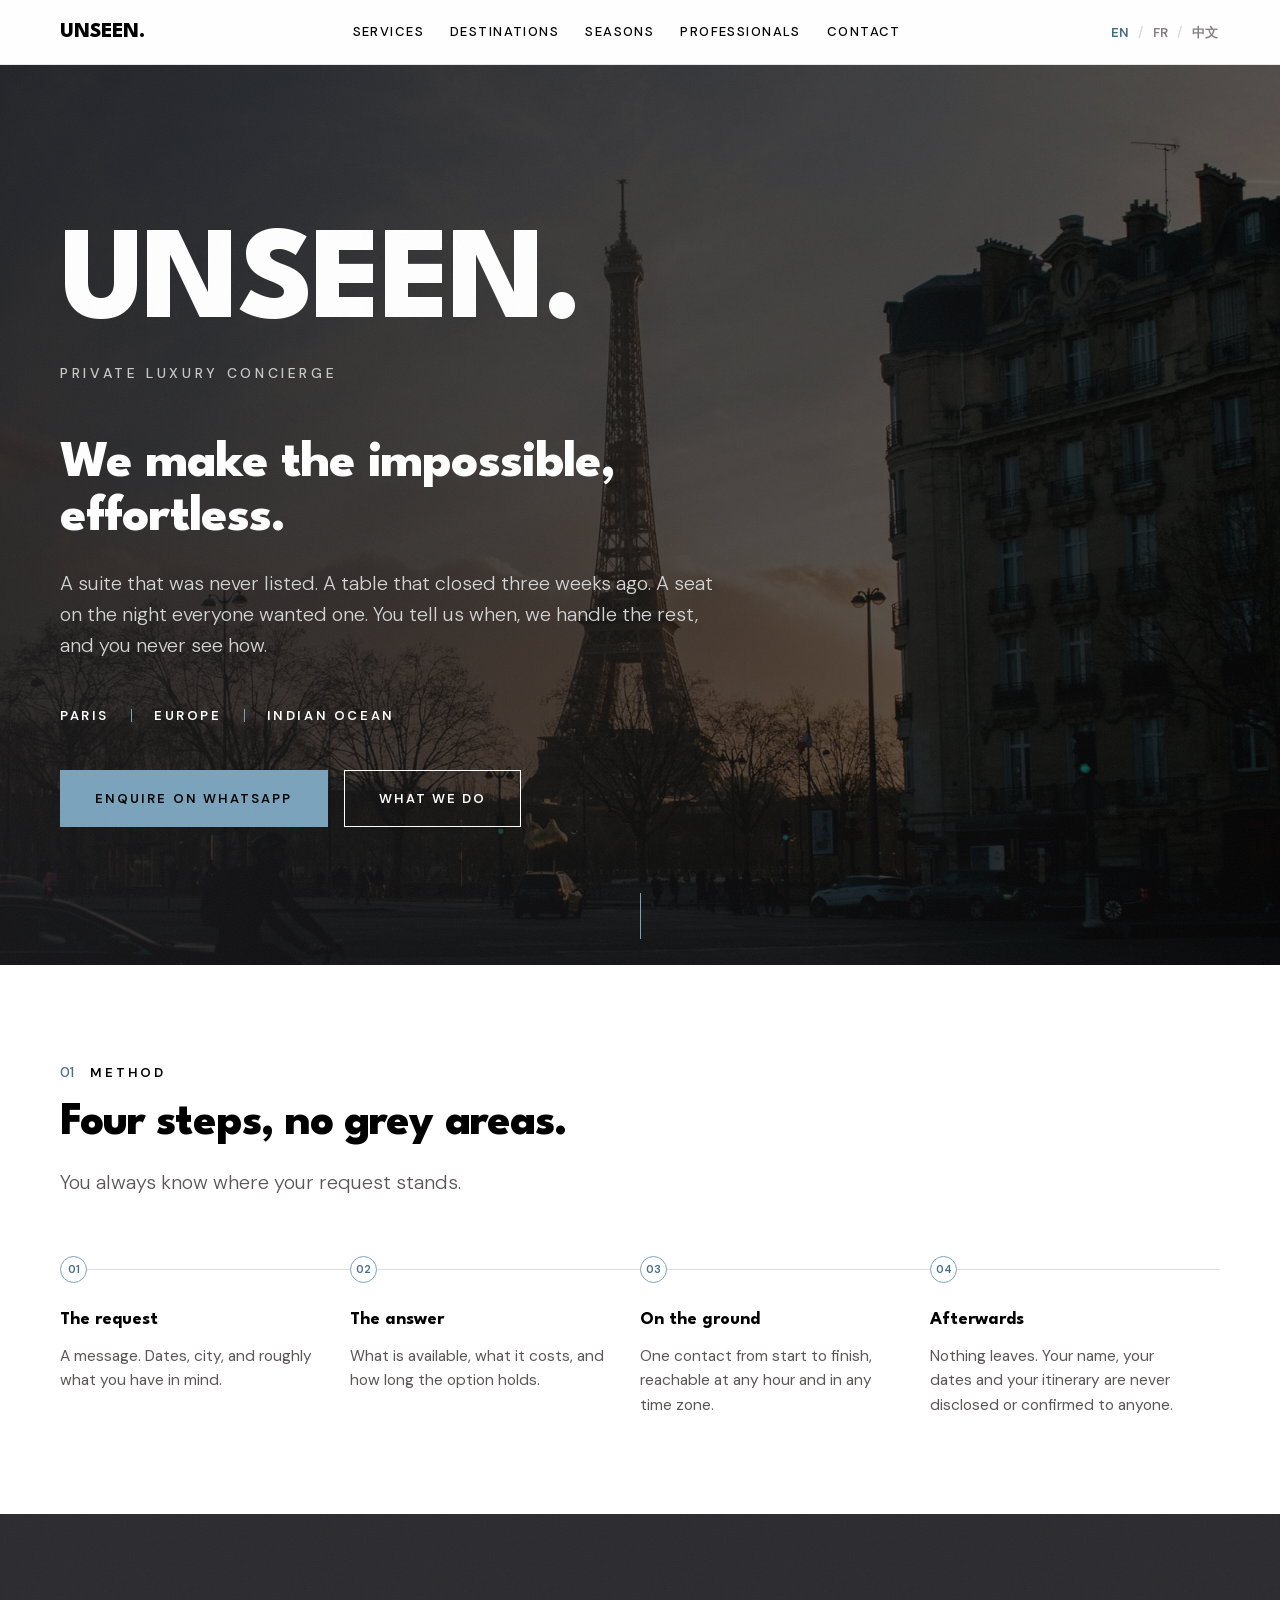
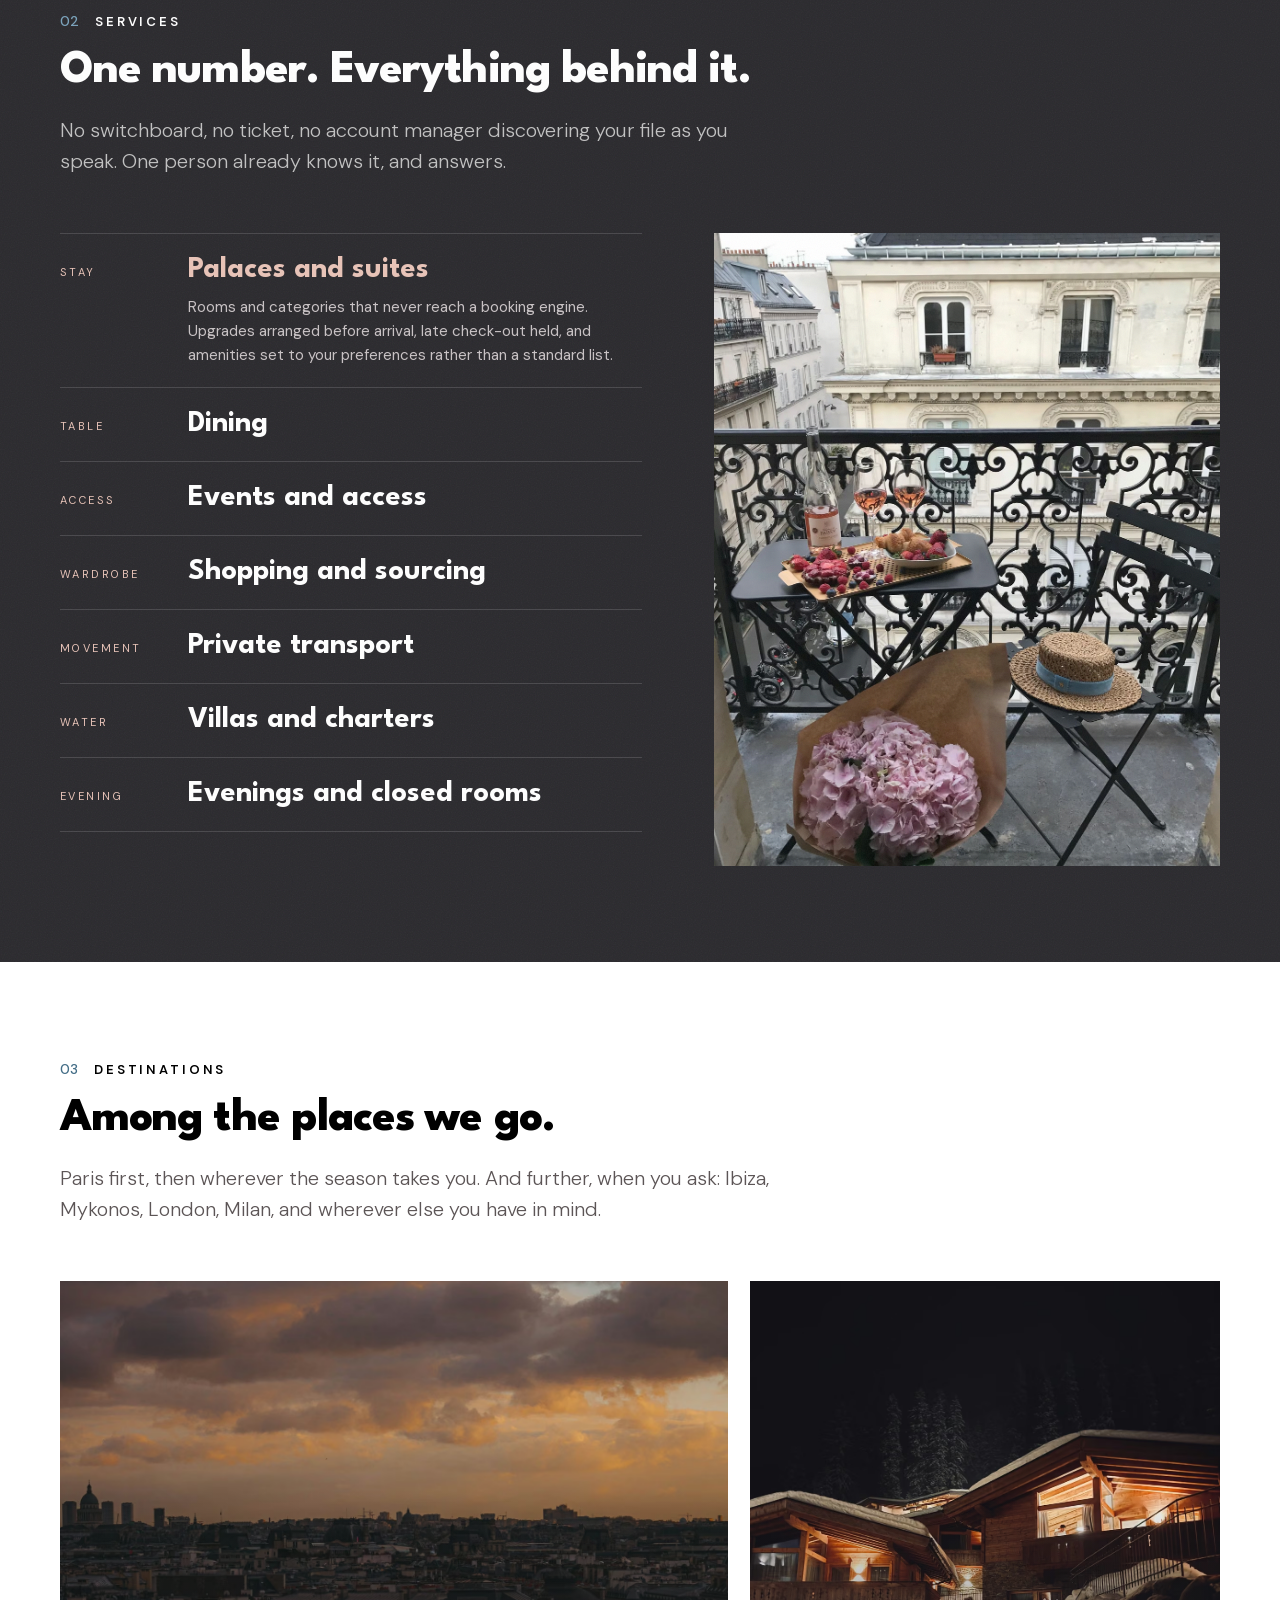
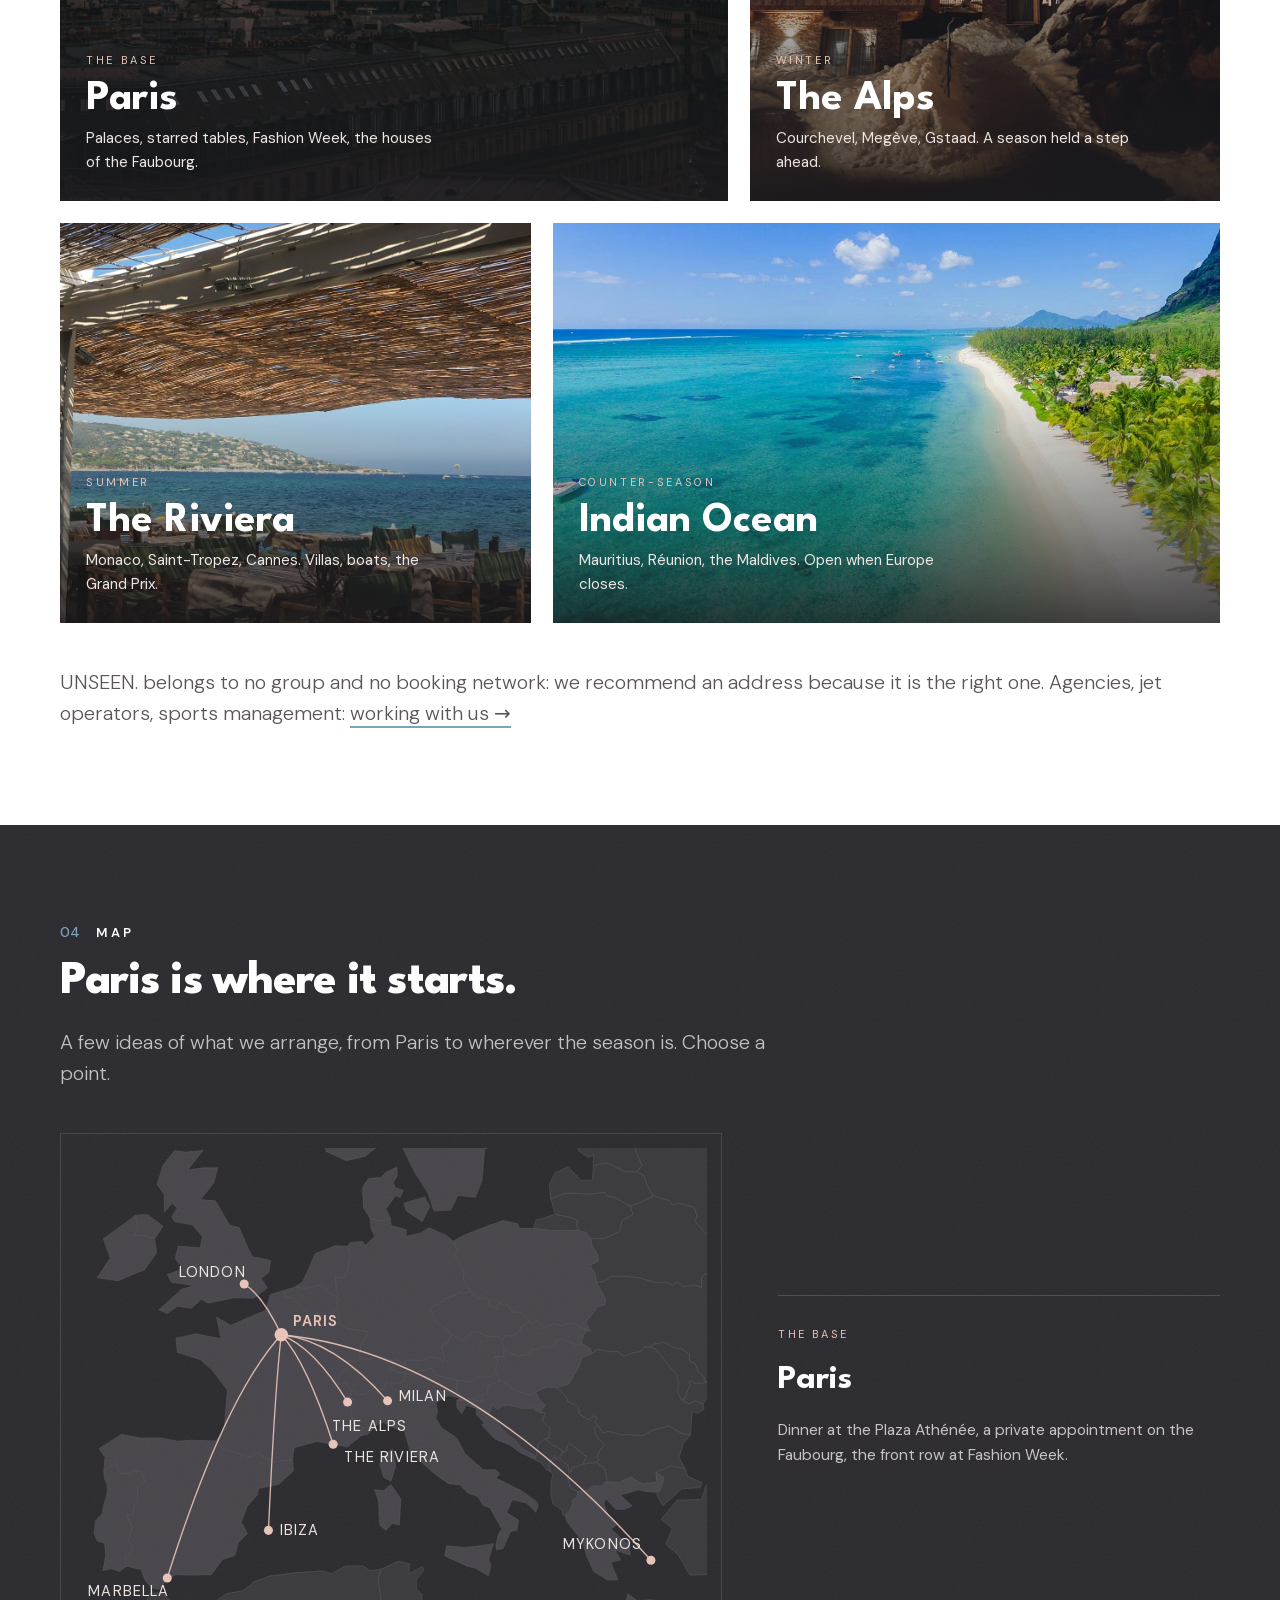
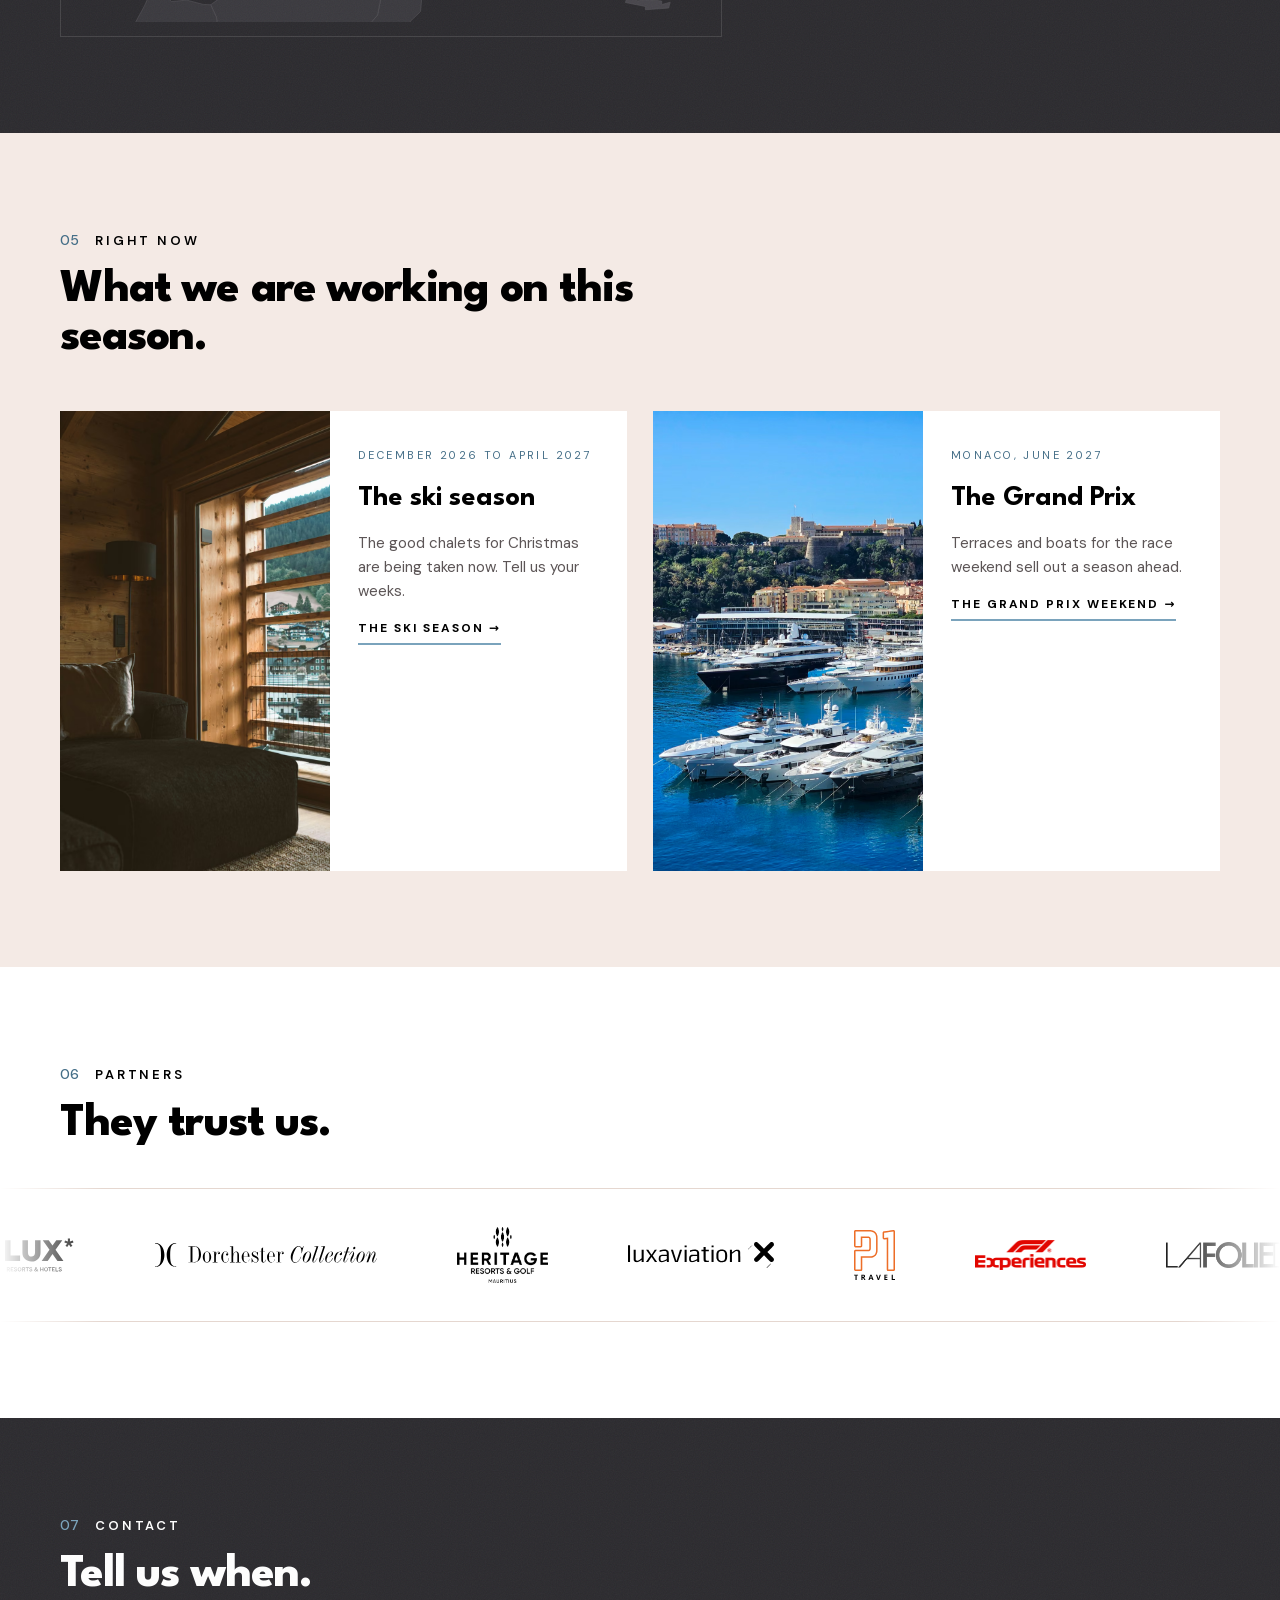
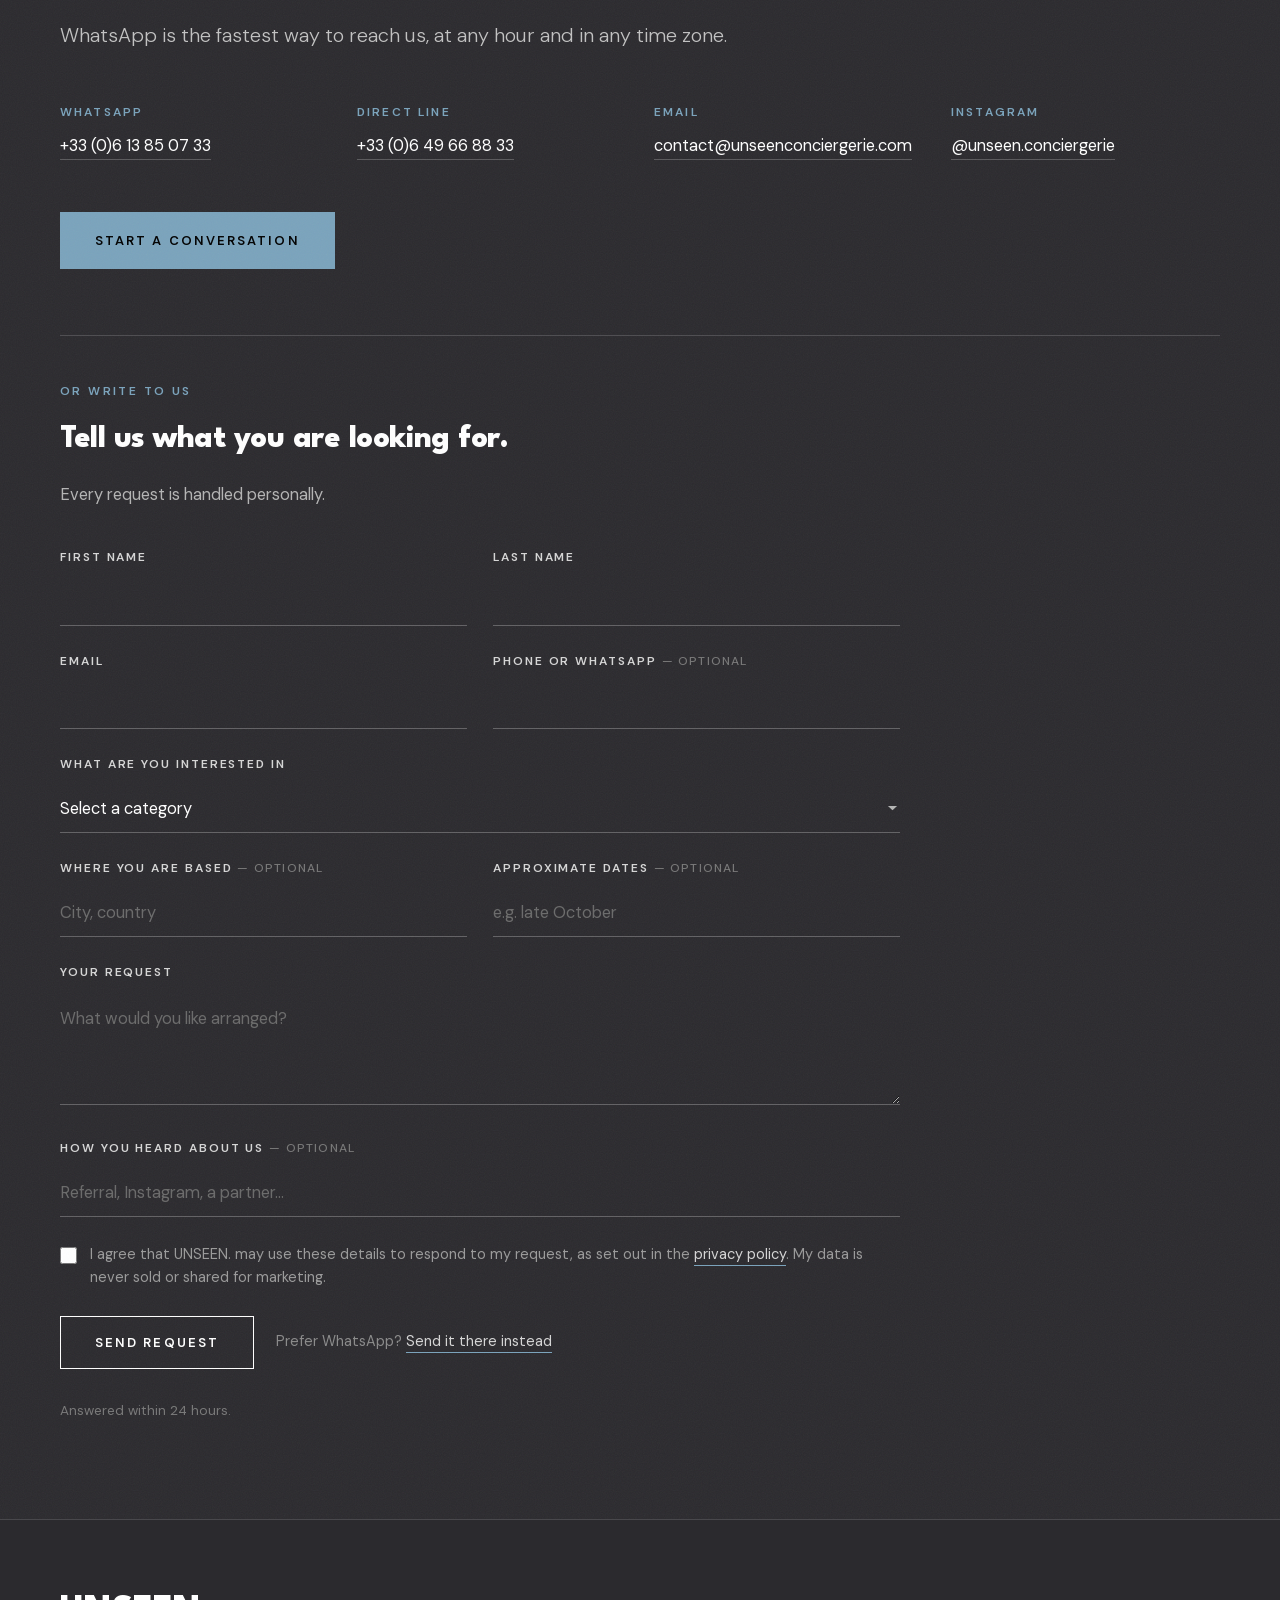
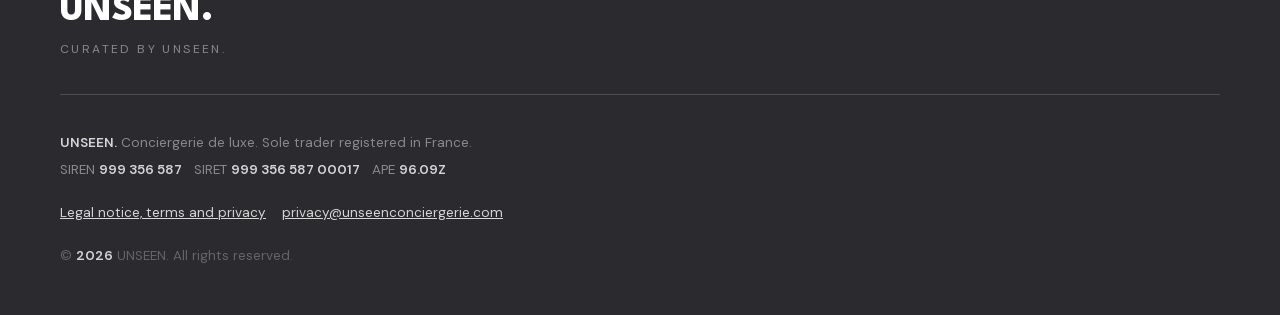
==== commit a8993a7f: "Site : adresses e-mail protégées contre les robots, contraste du texte en couleur de saison, descrip" ====
--- a/site-unseen/index.html
+++ b/site-unseen/index.html
@@ -34,7 +34,7 @@
   "description":"Conciergerie privée de luxe à Paris. Palaces, gastronomie étoilée, événements exclusifs, transport privé, personal shopping. Paris, Europe, océan Indien.",
   "url":"https://unseenconciergerie.com",
   "telephone":"+33649668833",
-  "email":"contact@unseenconciergerie.com",
+  "email":"contact\u0040unseenconciergerie.com",
   "address":{
     "@type":"PostalAddress",
     "postalCode":"77100",
@@ -547,7 +547,7 @@
     </nav>
   <div class="pfoot">
     <a href="https://wa.me/33613850733">WhatsApp</a>
-    <a href="mailto:contact@unseenconciergerie.com">contact@unseenconciergerie.com</a>
+    <a href="#" data-u="contact" data-d="unseenconciergerie.com">contact&#64;unseenconciergerie.com</a>
   </div>
 </div>
 
@@ -698,7 +698,7 @@
       </div>
       <div class="ci">
         <span class="lbl" data-en="Email" data-fr="E-mail" data-zh="邮箱">Email</span>
-        <a href="mailto:contact@unseenconciergerie.com">contact@unseenconciergerie.com</a>
+        <a href="#" data-u="contact" data-d="unseenconciergerie.com">contact&#64;unseenconciergerie.com</a>
       </div>
       <div class="ci">
         <span class="lbl">Instagram</span>
@@ -831,7 +831,7 @@
       <div style="margin-top:16px">
         <a href="legal.html" data-en="Legal notice, terms and privacy" data-fr="Mentions légales, conditions et confidentialité" data-zh="法律声明、条款与隐私政策">Legal notice, terms and privacy</a>
         &nbsp;&nbsp;
-        <a href="mailto:privacy@unseenconciergerie.com">privacy@unseenconciergerie.com</a>
+        <a href="#" data-u="privacy" data-d="unseenconciergerie.com">privacy&#64;unseenconciergerie.com</a>
       </div>
       <div style="margin-top:16px;color:#666">&copy; <span class="num">2026</span> UNSEEN. <span data-en="All rights reserved." data-fr="Tous droits réservés." data-zh="版权所有。">All rights reserved.</span></div>
     </div>
@@ -909,7 +909,7 @@
    visiteur n'a rien d'autre a faire apres avoir clique.
 
    Service : Web3Forms, plan gratuit, 250 envois par mois.
-   Compte rattache a contact@unseenconciergerie.com.
+   Compte rattache a contact\u0040unseenconciergerie.com.
    Tableau de bord : app.web3forms.com
 
    Si le service ne repond pas dans les 12 secondes, le
@@ -923,7 +923,7 @@
 
   var ACCESS_KEY = 'b9512ba6-7862-4d98-a59e-c5498be14c49';   /* cle Web3Forms — publique par conception */
 
-  var EMAIL = 'contact@unseenconciergerie.com';
+  var EMAIL = 'contact\u0040unseenconciergerie.com';
   var WA    = '33613850733';
 
   var form = document.getElementById('enq');
@@ -1126,5 +1126,6 @@
  new MutationObserver(()=>show(info.dataset.k||'paris')).observe(document.documentElement,{attributes:true,attributeFilter:['lang']});
 })();
 </script>
+<script>/* Adresses e-mail reconstituées à l'ouverture (protection contre les robots) */document.querySelectorAll('a[data-u]').forEach(function(a){a.href='mailto:'+a.dataset.u+'\u0040'+a.dataset.d+(a.dataset.q||'');});</script>
 </body>
 </html>
--- a/site-unseen/season.css
+++ b/site-unseen/season.css
@@ -28,4 +28,18 @@
 
 :root{
   --accent:#7AA3BC;   /* SAISON ACTIVE : Glacier, montagne et saison de ski */
+  /* Version FONCÉE de l'accent, pour le TEXTE posé sur fond clair (blanc ou sable rosé) :
+     la couleur de saison seule y est trop pâle pour être lue (contraste 2,3 pour 1, il faut 4,5).
+     À changer EN MÊME TEMPS que --accent :
+       Glacier #446E87 · Lilas #7059AA · Rose tapis rouge #AB4951 · Rouge circuit #A3161A
+       Abricot #9A582C · Prune velours #6B2D4F · Sable #796748 */
+  --accent-texte:#446E87;
 }
+
+/* Contraste (27/10/2026) : petits numéros, étiquettes et étapes en couleur de saison.
+   Sur fond clair, version foncée ; sur fond sombre (sections .sombre / .sec-dark, haut de page,
+   pied de page), la couleur de saison d'origine, qui s'y lit très bien. */
+:root :is(.eyebrow .n,.steps li:before,.svc .n,.cat .k2,.sitem .tag,.card .tag,.dest .tag,.rows li b,.cardd .tag,.list-row .k,h2 .k,header.page .eyebrow,.nn span,.enq-head .tag,.enq-done h3,.ci .lbl,.tl-k,.liste i,
+.langsw button[aria-pressed="true"],.lang button[aria-pressed="true"]){color:var(--accent-texte)}
+/* « :root » devant : la règle passe avant les couleurs que certaines pages redéfinissent après ce fichier */
+:root :is(.sombre,.sec-dark,.hero,footer,.navpanel,.top-dark) :is(.eyebrow .n,.steps li:before,.svc .n,.cat .k2,.sitem .tag,.card .tag,.dest .tag,.rows li b,.cardd .tag,.list-row .k,h2 .k,header.page .eyebrow,.nn span,.enq-head .tag,.enq-done h3,.ci .lbl,.tl-k,.liste i){color:var(--accent)}
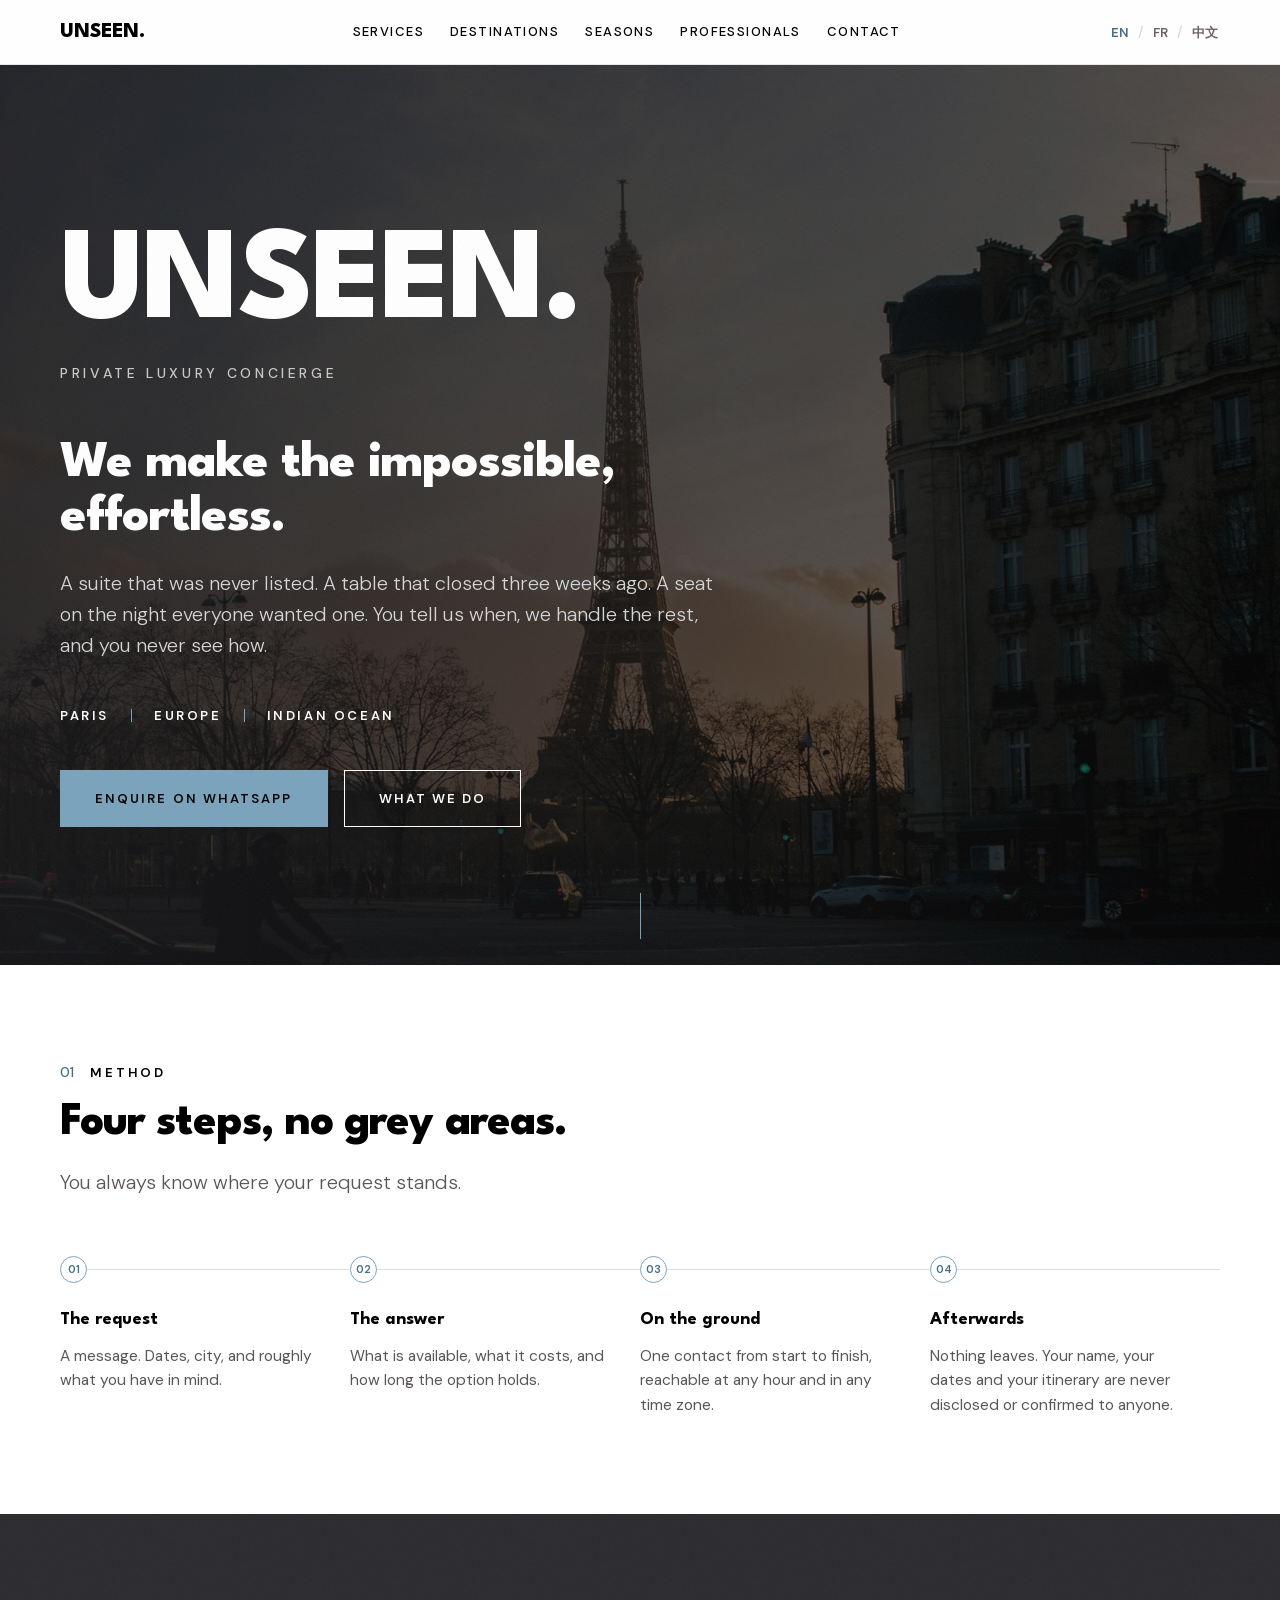
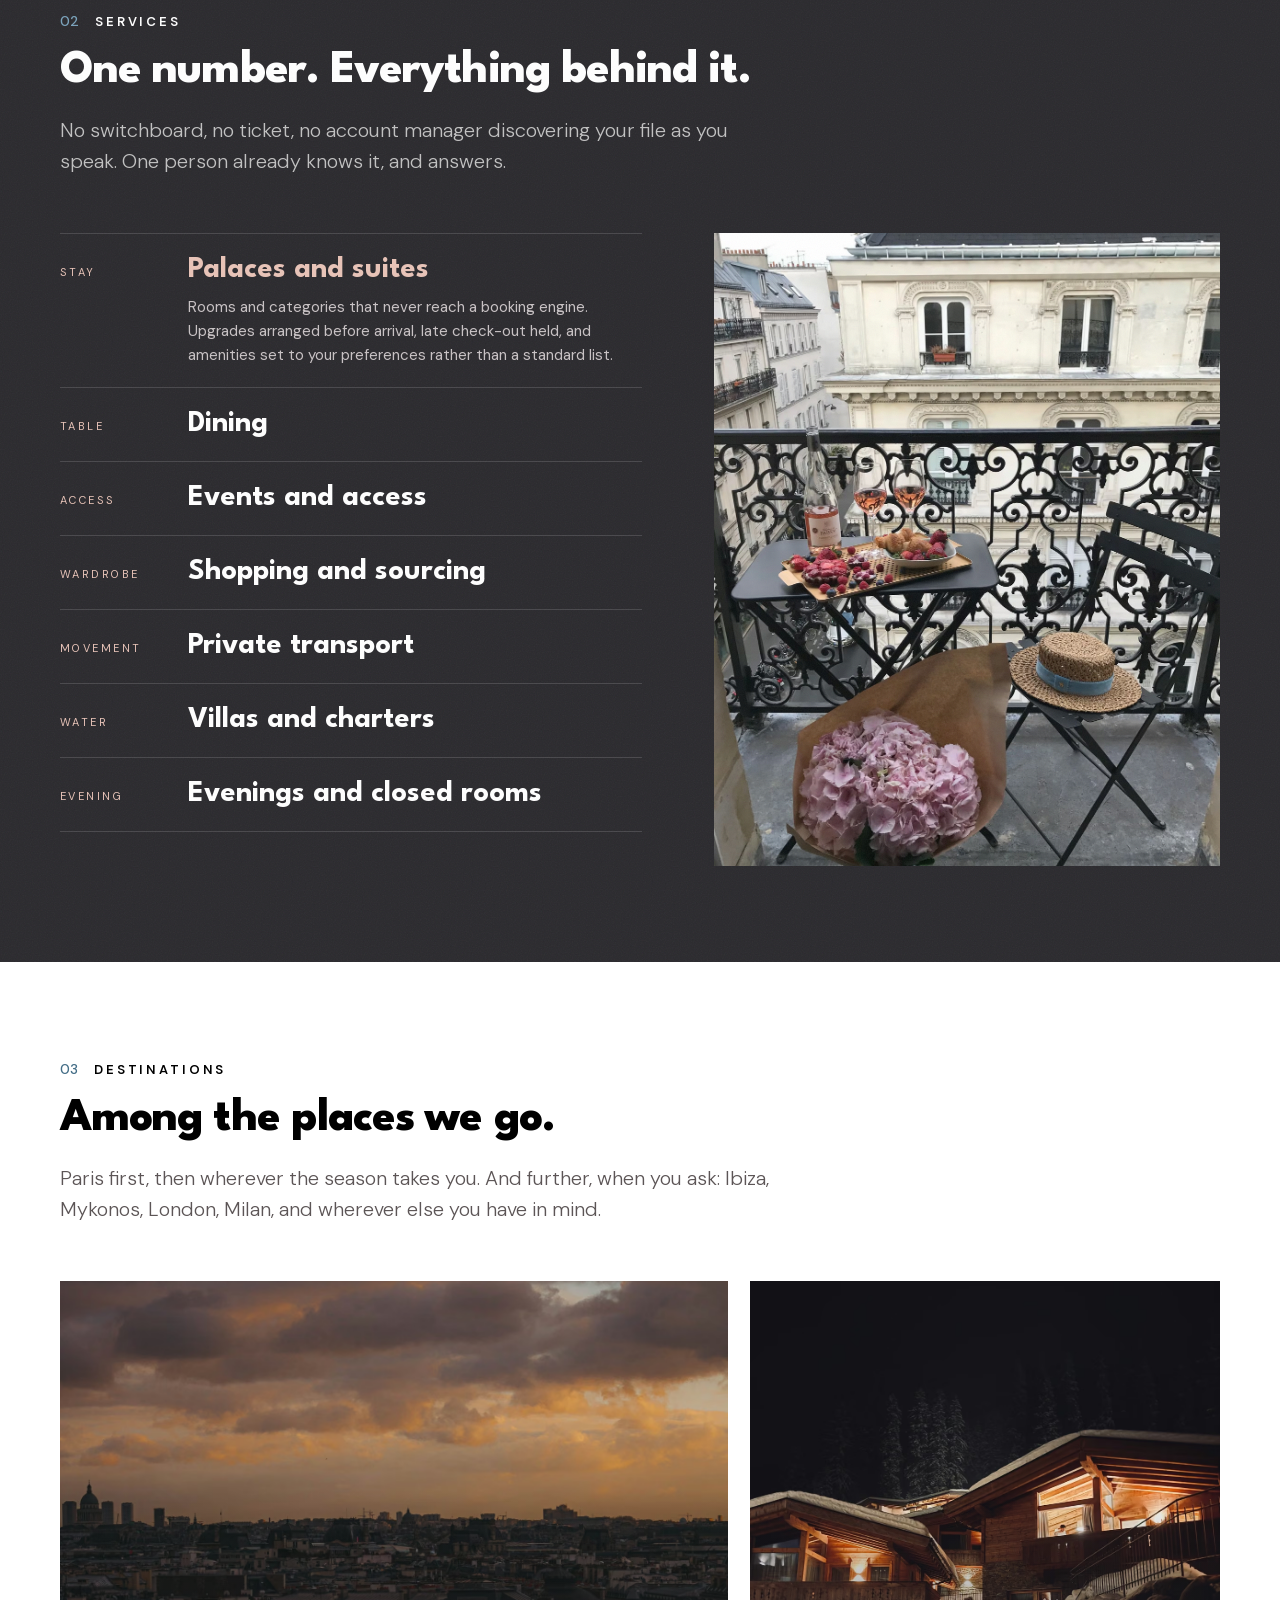
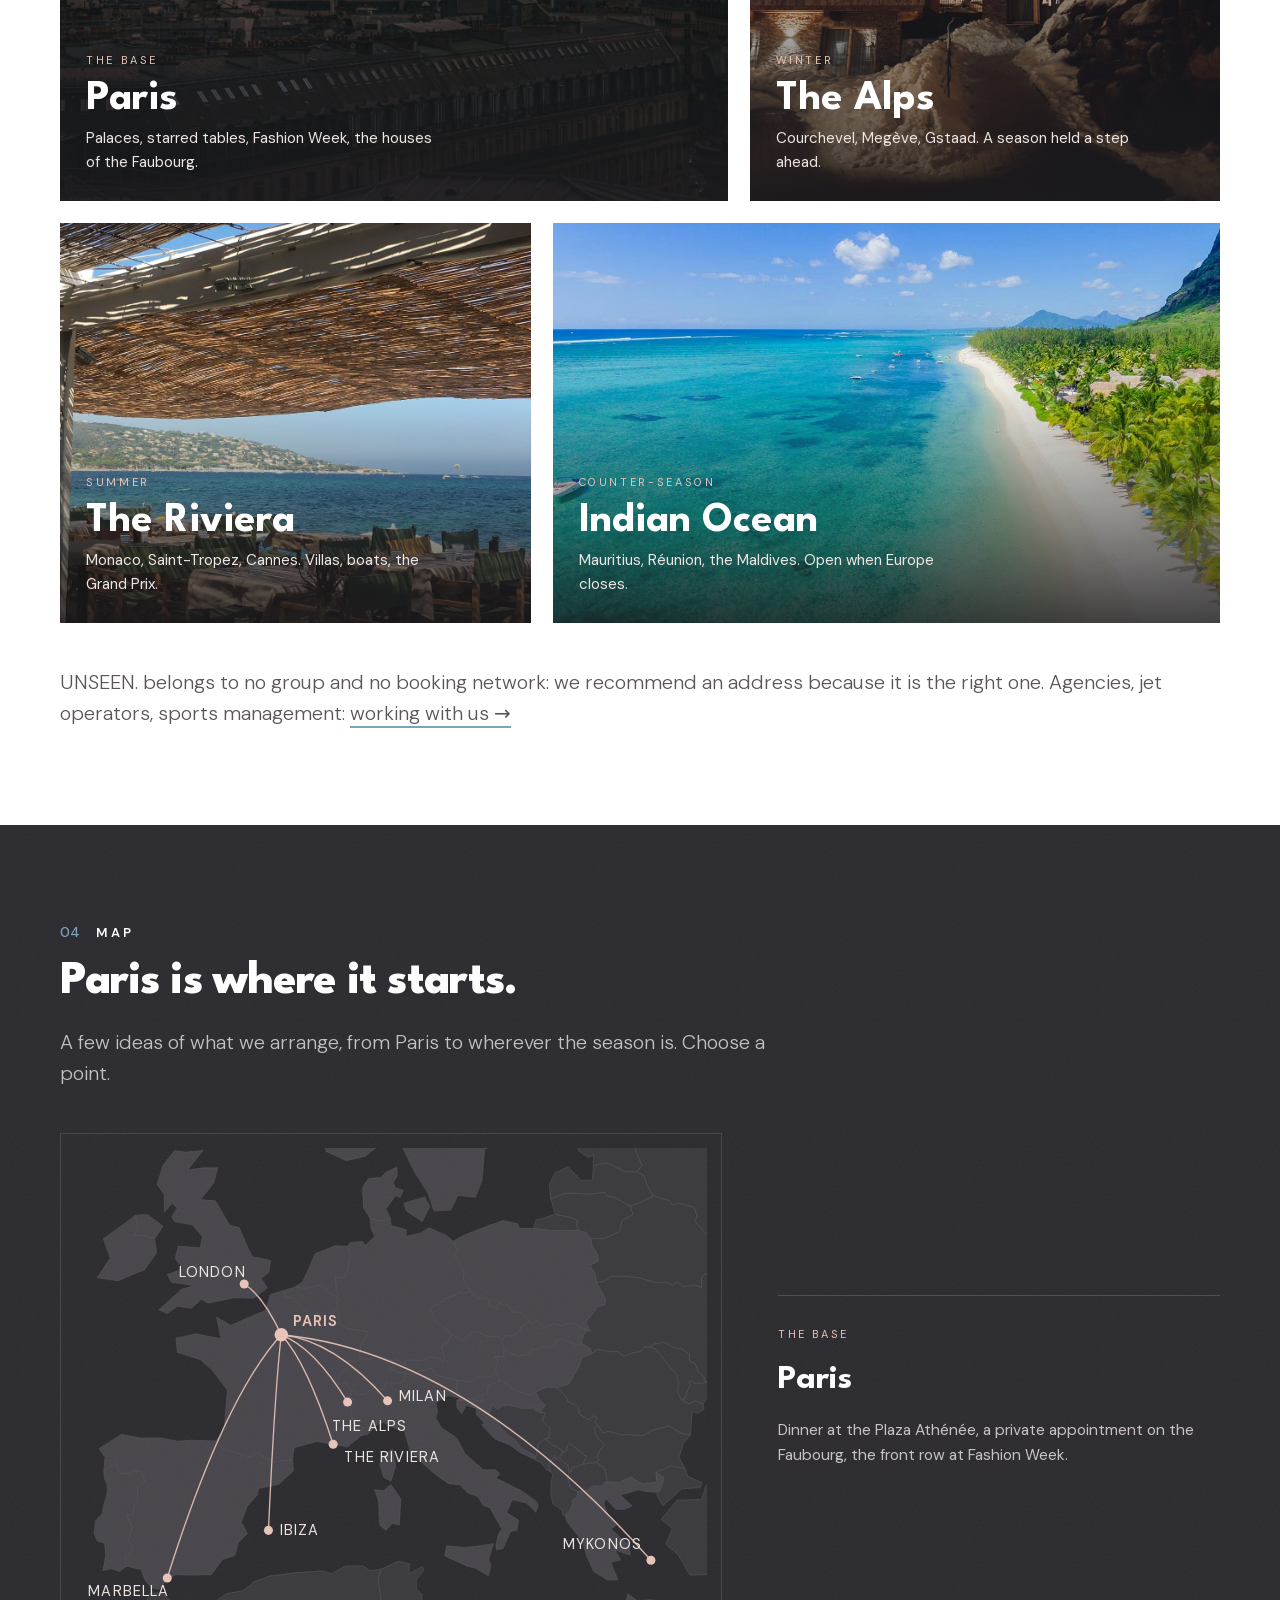
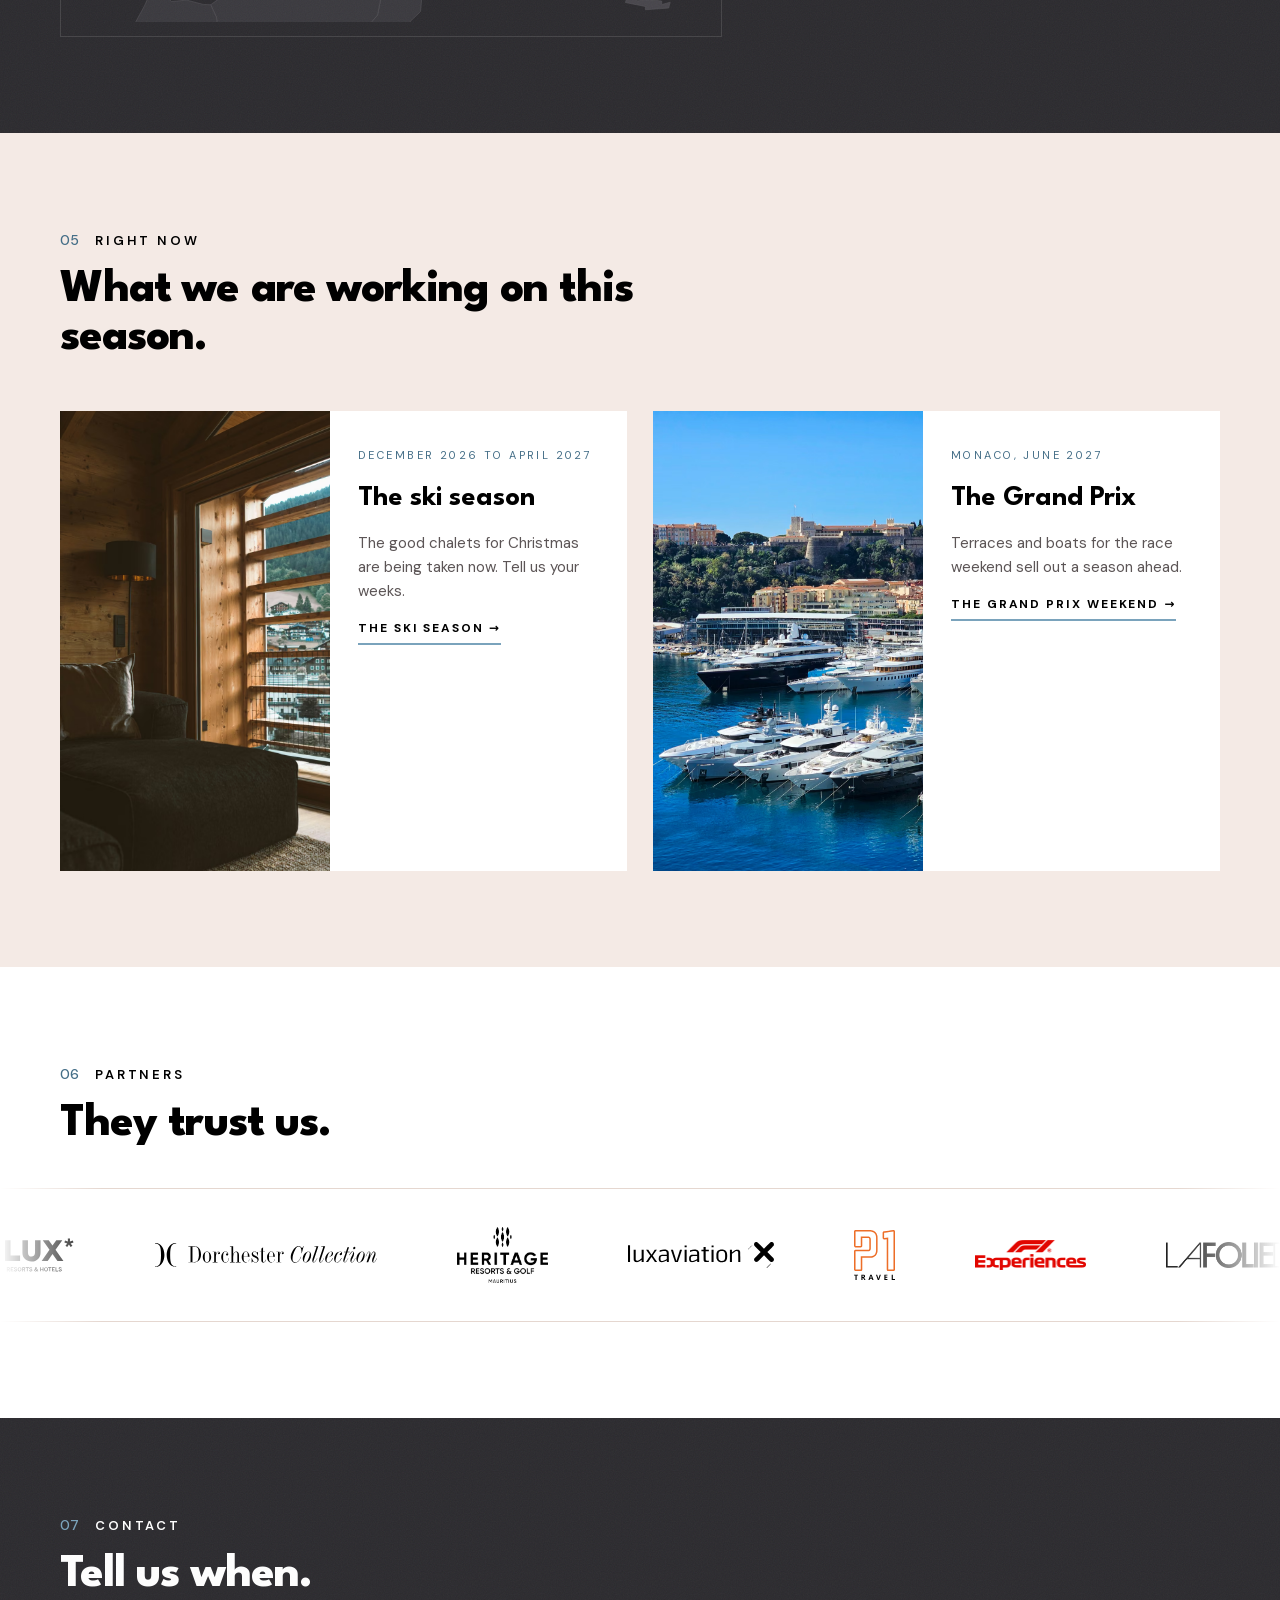
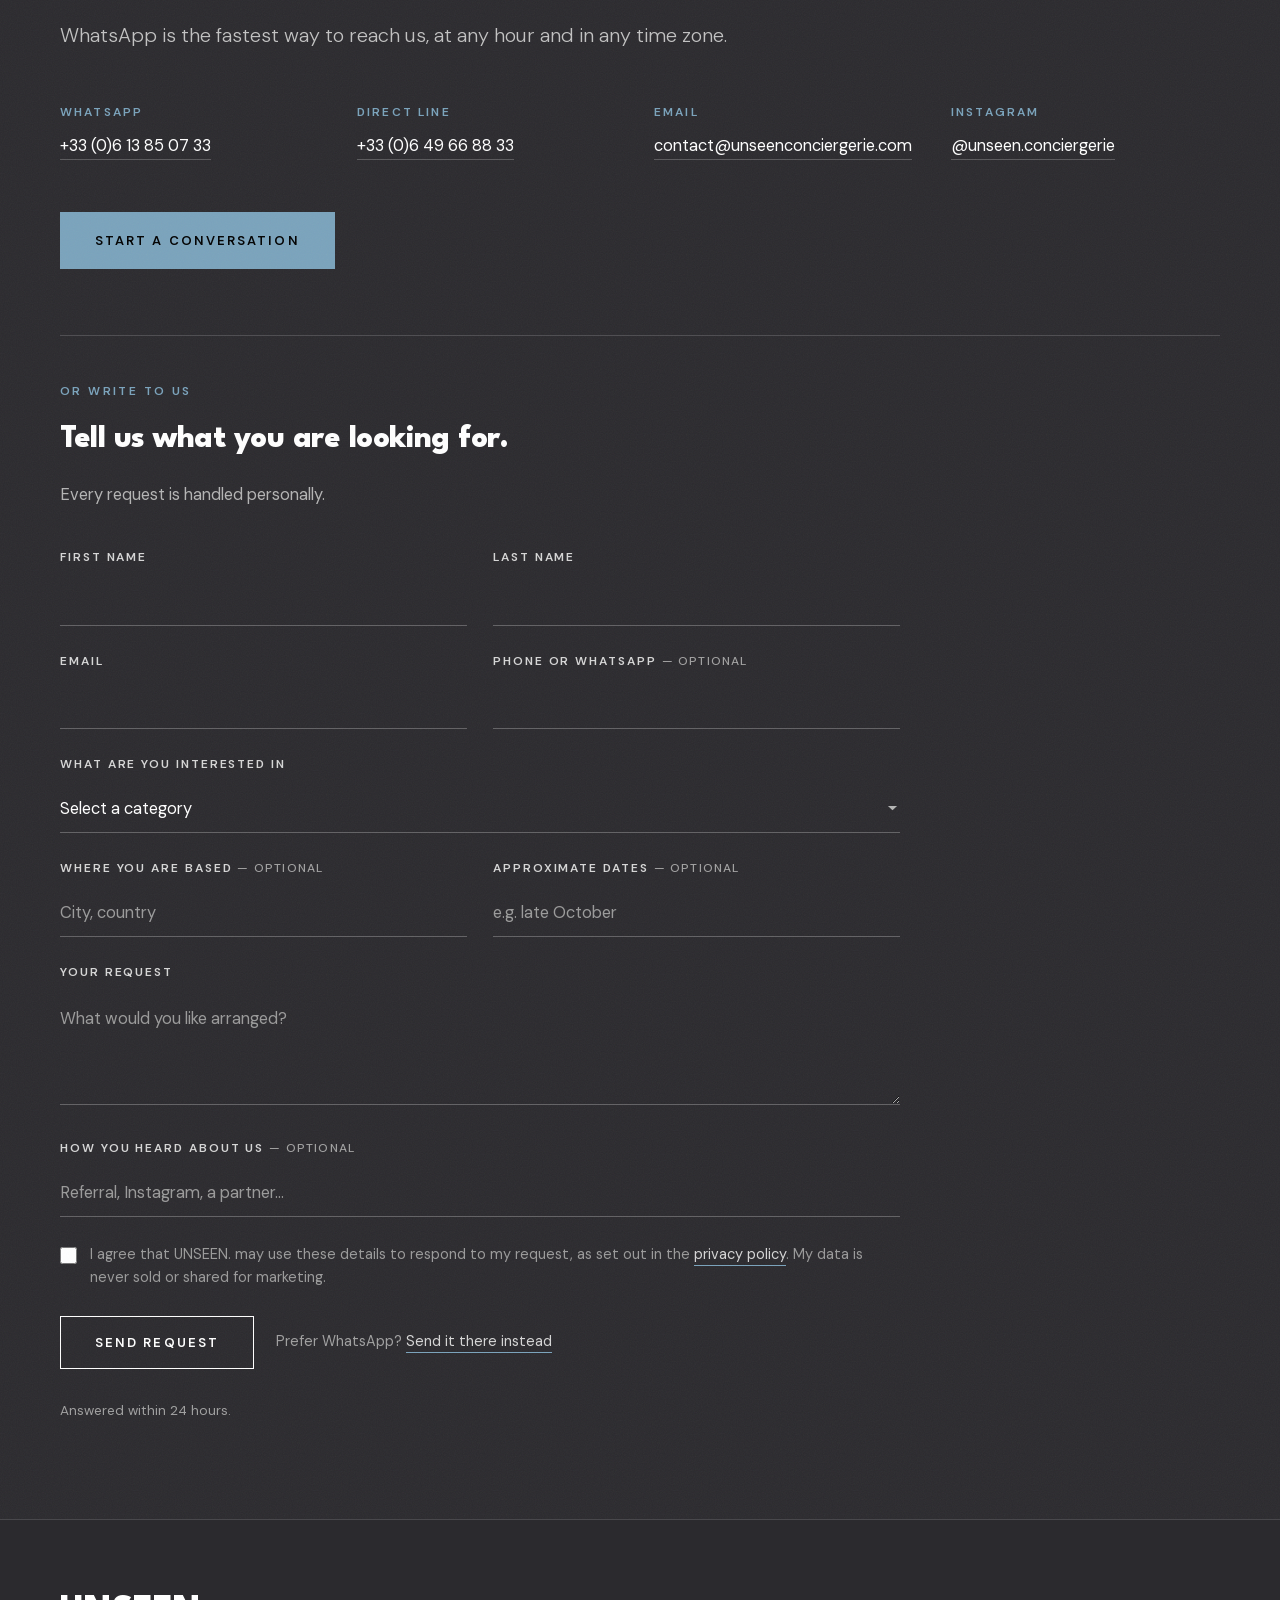
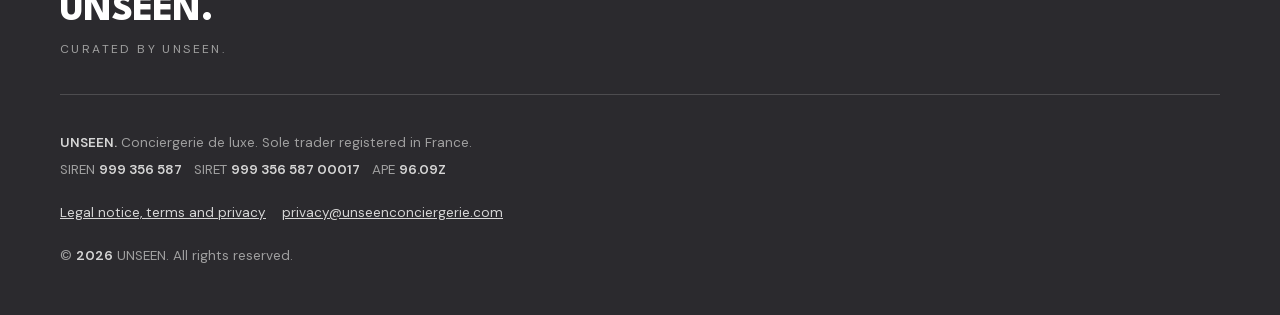
==== commit 3dfc94e0: "Site : accessibilité (ARIA du logo, contrastes du pied de page, des boutons de langue et du formulai" ====
--- a/site-unseen/index.html
+++ b/site-unseen/index.html
@@ -77,7 +77,7 @@
   --bleu-clair:#F4EAE5;
   --gris-doux:#E5D7D0;
   --texte-2:#5C5556;
-  --texte-3:#8A8083;
+  --texte-3:#6E6366;
   --max:1240px;
   --pad:40px;
 }
@@ -243,7 +243,7 @@
 .partner-item{display:flex;align-items:center;gap:12px;padding:13px 0;border-bottom:1px solid rgba(255,255,255,.10);cursor:pointer}
 .partner-item .pn{font-size:15.5px;color:var(--blanc);line-height:1.35;transition:color .15s;flex:1 1 auto}
 .partner-item:hover .pn{color:var(--accent)}
-.partner-item .pt{font-size:10.5px;letter-spacing:.1em;text-transform:uppercase;color:#8A8A8A;white-space:nowrap;flex:0 0 auto}
+.partner-item .pt{font-size:10.5px;letter-spacing:.1em;text-transform:uppercase;color:#A0A0A0;white-space:nowrap;flex:0 0 auto}
 
 /* ---------- methode : frise horizontale ---------- */
 .timeline{list-style:none;margin:58px 0 0;padding:0;display:grid;grid-template-columns:repeat(4,1fr);gap:0;position:relative}
@@ -278,9 +278,9 @@
 /* ---------- pied de page ---------- */
 footer{background:var(--noir);color:var(--blanc);padding:72px 0 46px;border-top:1px solid rgba(255,255,255,.14)}
 .foot-mark{font-family:'League Spartan',sans-serif;font-weight:800;font-size:38px;line-height:1}
-.curated{font-size:12px;letter-spacing:.2em;text-transform:uppercase;color:#8A8A8A;margin-top:10px}
+.curated{font-size:12px;letter-spacing:.2em;text-transform:uppercase;color:#A0A0A0;margin-top:10px}
 .foot-sep{height:1px;background:#FFFFFF;opacity:.16;border:0;margin-top:34px}
-.foot-legal{margin-top:34px;font-size:13.5px;line-height:2;color:#8A8A8A}
+.foot-legal{margin-top:34px;font-size:13.5px;line-height:2;color:#A0A0A0}
 .foot-legal a{color:#D6D6D6}
 .foot-legal a:hover,.foot-legal a:focus-visible{color:var(--accent)}
 .foot-legal .num,.foot-legal strong{color:#D6D6D6;font-weight:600}
@@ -360,7 +360,7 @@
 @media(max-width:700px){.frow{grid-template-columns:1fr;gap:0}}
 .fld{margin-bottom:26px}
 .fld label{display:block;font-size:12px;letter-spacing:.16em;text-transform:uppercase;font-weight:600;color:#D6D6D6;margin-bottom:10px}
-.fld label em{font-style:normal;color:#767676;font-weight:500;letter-spacing:.1em}
+.fld label em{font-style:normal;color:#A0A0A0;font-weight:500;letter-spacing:.1em}
 .fld input,.fld select,.fld textarea{
   width:100%;background:transparent;border:0;border-bottom:1px solid rgba(255,255,255,.26);
   color:var(--blanc);font-family:'DM Sans',system-ui,sans-serif;font-size:16.5px;
@@ -375,7 +375,7 @@
 .fld select option,.fld select optgroup{background:#0B0B0B;color:var(--blanc)}
 .fld textarea{min-height:112px;resize:vertical;line-height:1.6}
 .fld input:focus,.fld select:focus,.fld textarea:focus{border-bottom-color:var(--accent)}
-.fld input::placeholder,.fld textarea::placeholder{color:#6A6A6A}
+.fld input::placeholder,.fld textarea::placeholder{color:#9A9A9A}
 .fld.bad input,.fld.bad select,.fld.bad textarea{border-bottom-color:#E0705F}
 .fld .msg{display:none;margin-top:8px;font-size:13px;color:#E0705F;letter-spacing:.01em}
 .fld.bad .msg{display:block}
@@ -388,10 +388,10 @@
 .agree-msg.on{display:block}
 .enq-actions{display:flex;flex-wrap:wrap;gap:22px;align-items:center;margin-top:26px}
 button.btn{background:transparent;cursor:pointer;font-family:'DM Sans',system-ui,sans-serif}
-.enq-alt{font-size:14.5px;color:#8A8A8A}
+.enq-alt{font-size:14.5px;color:#A0A0A0}
 .enq-alt a{color:#D6D6D6;text-decoration:none;border-bottom:1px solid var(--accent);padding-bottom:2px;cursor:pointer}
 .enq-alt a:hover{color:var(--accent)}
-.enq-note{margin-top:30px;font-size:13.5px;line-height:1.8;color:#787878;max-width:640px}
+.enq-note{margin-top:30px;font-size:13.5px;line-height:1.8;color:#A0A0A0;max-width:640px}
 .enq-done{display:none;margin-top:40px;border:1px solid rgba(255,255,255,.2);padding:40px 36px;max-width:640px}
 .enq-done h3{font-weight:800;font-size:26px;color:var(--accent);margin-bottom:12px;letter-spacing:-.015em}
 .enq-done p{font-size:16.5px;color:#B4B4B4;line-height:1.65}
@@ -490,7 +490,8 @@
 .track img{width:auto;flex:none}
 @keyframes defile{from{transform:translate3d(0,0,0)}to{transform:translate3d(-50%,0,0)}}
 @media(max-width:860px){.marquee{padding:28px 0}.track{gap:52px;animation-duration:17s}.track img{transform:scale(.8)}}
-@media(prefers-reduced-motion:reduce){.track{animation:none;flex-wrap:wrap;justify-content:center;width:auto}}
+/* « Réduire les animations » : pas de défilement, une seule série de logos (les copies de la boucle sont masquées), côte à côte et centrés */
+@media(prefers-reduced-motion:reduce){.marquee{-webkit-mask-image:none;mask-image:none}.track{animation:none;flex-wrap:wrap;justify-content:center;width:auto;gap:28px 40px;padding:0 20px}.track img[aria-hidden="true"]{display:none}.track img{max-width:42%;object-fit:contain}}
 /* partenaires */
 .nv-logos{display:flex;flex-wrap:wrap;align-items:center;justify-content:space-between;gap:36px;margin-top:44px;padding:40px 0;border-top:1px solid var(--gris-doux);border-bottom:1px solid var(--gris-doux)}
 .nv-logos img{height:40px;width:auto}
@@ -675,7 +676,7 @@
   <div class="wrap">
     <div class="head reveal"><div class="eyebrow"><span class="n">06</span><span class="t" data-en="Partners" data-fr="Partenaires" data-zh="合作伙伴">Partners</span></div><h2 data-en="They trust us." data-fr="Ils nous font confiance." data-zh="他们信任我们。">They trust us.</h2></div>
   </div>
-  <div class="marquee" aria-label="Partners"><div class="track"><img src="img/partenaires/lux.svg" alt="LUX* Resorts &amp; Hotels" style="height:40px" decoding="async"><img src="img/partenaires/dorchester.svg" alt="Dorchester Collection" style="height:24px" decoding="async"><img src="img/partenaires/heritage.png" alt="Heritage Resorts" style="height:56px" decoding="async"><img src="img/partenaires/luxaviation.svg" alt="Luxaviation" style="height:26px" decoding="async"><img src="img/partenaires/p1-travel.svg" alt="P1 Travel" style="height:50px" decoding="async"><img src="img/partenaires/f1-experiences.png" alt="F1 Experiences" style="height:30px" decoding="async"><img src="img/partenaires/la-folie-douce.png" alt="La Folie Douce" style="height:26px" decoding="async"><img src="img/partenaires/lux.svg" alt="" aria-hidden="true" style="height:40px" decoding="async"><img src="img/partenaires/dorchester.svg" alt="" aria-hidden="true" style="height:24px" decoding="async"><img src="img/partenaires/heritage.png" alt="" aria-hidden="true" style="height:56px" decoding="async"><img src="img/partenaires/luxaviation.svg" alt="" aria-hidden="true" style="height:26px" decoding="async"><img src="img/partenaires/p1-travel.svg" alt="" aria-hidden="true" style="height:50px" decoding="async"><img src="img/partenaires/f1-experiences.png" alt="" aria-hidden="true" style="height:30px" decoding="async"><img src="img/partenaires/la-folie-douce.png" alt="" aria-hidden="true" style="height:26px" decoding="async"></div></div>
+  <div class="marquee" role="group" aria-label="Partners"><div class="track"><img src="img/partenaires/lux.svg" alt="LUX* Resorts &amp; Hotels" style="height:40px" decoding="async"><img src="img/partenaires/dorchester.svg" alt="Dorchester Collection" style="height:24px" decoding="async"><img src="img/partenaires/heritage.png" alt="Heritage Resorts" style="height:56px" decoding="async"><img src="img/partenaires/luxaviation.svg" alt="Luxaviation" style="height:26px" decoding="async"><img src="img/partenaires/p1-travel.svg" alt="P1 Travel" style="height:50px" decoding="async"><img src="img/partenaires/f1-experiences.png" alt="F1 Experiences" style="height:30px" decoding="async"><img src="img/partenaires/la-folie-douce.png" alt="La Folie Douce" style="height:26px" decoding="async"><img src="img/partenaires/lux.svg" alt="" aria-hidden="true" style="height:40px" decoding="async"><img src="img/partenaires/dorchester.svg" alt="" aria-hidden="true" style="height:24px" decoding="async"><img src="img/partenaires/heritage.png" alt="" aria-hidden="true" style="height:56px" decoding="async"><img src="img/partenaires/luxaviation.svg" alt="" aria-hidden="true" style="height:26px" decoding="async"><img src="img/partenaires/p1-travel.svg" alt="" aria-hidden="true" style="height:50px" decoding="async"><img src="img/partenaires/f1-experiences.png" alt="" aria-hidden="true" style="height:30px" decoding="async"><img src="img/partenaires/la-folie-douce.png" alt="" aria-hidden="true" style="height:26px" decoding="async"></div></div>
 </section>
 
 
@@ -795,11 +796,11 @@
         <input type="text" id="q-source" data-ph-en="Referral, Instagram, a partner…" data-ph-fr="Recommandation, Instagram, un partenaire…" data-ph-zh="朋友推荐、Instagram、合作伙伴……" placeholder="Referral, Instagram, a partner…">
       </div>
 
-      <input type="checkbox" name="botcheck" id="botcheck" style="display:none" tabindex="-1" autocomplete="off" aria-hidden="true">
+      <input type="checkbox" name="botcheck" id="botcheck" style="display:none" tabindex="-1" autocomplete="off" aria-hidden="true" aria-label="Leave empty">
 
       <div class="agree">
-        <input type="checkbox" id="q-agree">
-        <span data-en='I agree that UNSEEN. may use these details to respond to my request, as set out in the <a href="legal.html">privacy policy</a>. My data is never sold or shared for marketing.' data-fr='J&apos;accepte qu&apos;UNSEEN. utilise ces informations pour répondre à ma demande, dans les conditions prévues par la <a href="legal.html">politique de confidentialité</a>. Mes données ne sont jamais vendues ni transmises à des fins commerciales.' data-zh='本人同意UNSEEN.按照<a href="legal.html">隐私政策</a>使用以上信息以回复本人的需求，本人的信息绝不会被出售或用于市场营销。'>I agree that UNSEEN. may use these details to respond to my request, as set out in the <a href="legal.html">privacy policy</a>. My data is never sold or shared for marketing.</span>
+        <input type="checkbox" id="q-agree" aria-labelledby="q-agree-txt">
+        <span id="q-agree-txt" data-en='I agree that UNSEEN. may use these details to respond to my request, as set out in the <a href="legal.html">privacy policy</a>. My data is never sold or shared for marketing.' data-fr='J&apos;accepte qu&apos;UNSEEN. utilise ces informations pour répondre à ma demande, dans les conditions prévues par la <a href="legal.html">politique de confidentialité</a>. Mes données ne sont jamais vendues ni transmises à des fins commerciales.' data-zh='本人同意UNSEEN.按照<a href="legal.html">隐私政策</a>使用以上信息以回复本人的需求，本人的信息绝不会被出售或用于市场营销。'>I agree that UNSEEN. may use these details to respond to my request, as set out in the <a href="legal.html">privacy policy</a>. My data is never sold or shared for marketing.</span>
       </div>
       <div class="agree-msg" id="agree-msg" data-en="Please tick the box so we may reply to you." data-fr="Merci de cocher la case pour que nous puissions vous répondre." data-zh="请勾选此项，以便我们回复您。">Please tick the box so we may reply to you.</div>
 
@@ -833,7 +834,7 @@
         &nbsp;&nbsp;
         <a href="#" data-u="privacy" data-d="unseenconciergerie.com">privacy&#64;unseenconciergerie.com</a>
       </div>
-      <div style="margin-top:16px;color:#666">&copy; <span class="num">2026</span> UNSEEN. <span data-en="All rights reserved." data-fr="Tous droits réservés." data-zh="版权所有。">All rights reserved.</span></div>
+      <div style="margin-top:16px;color:#A0A0A0">&copy; <span class="num">2026</span> UNSEEN. <span data-en="All rights reserved." data-fr="Tous droits réservés." data-zh="版权所有。">All rights reserved.</span></div>
     </div>
   </div>
 </footer>
@@ -1127,5 +1128,6 @@
 })();
 </script>
 <script>/* Adresses e-mail reconstituées à l'ouverture (protection contre les robots) */document.querySelectorAll('a[data-u]').forEach(function(a){a.href='mailto:'+a.dataset.u+'\u0040'+a.dataset.d+(a.dataset.q||'');});</script>
+<!-- Cloudflare Web Analytics --><script defer src='https://static.cloudflareinsights.com/beacon.min.js' data-cf-beacon='{"token": "e276d22355ad4ef6a0ed2be285d84a83"}'></script><!-- End Cloudflare Web Analytics -->
 </body>
 </html>
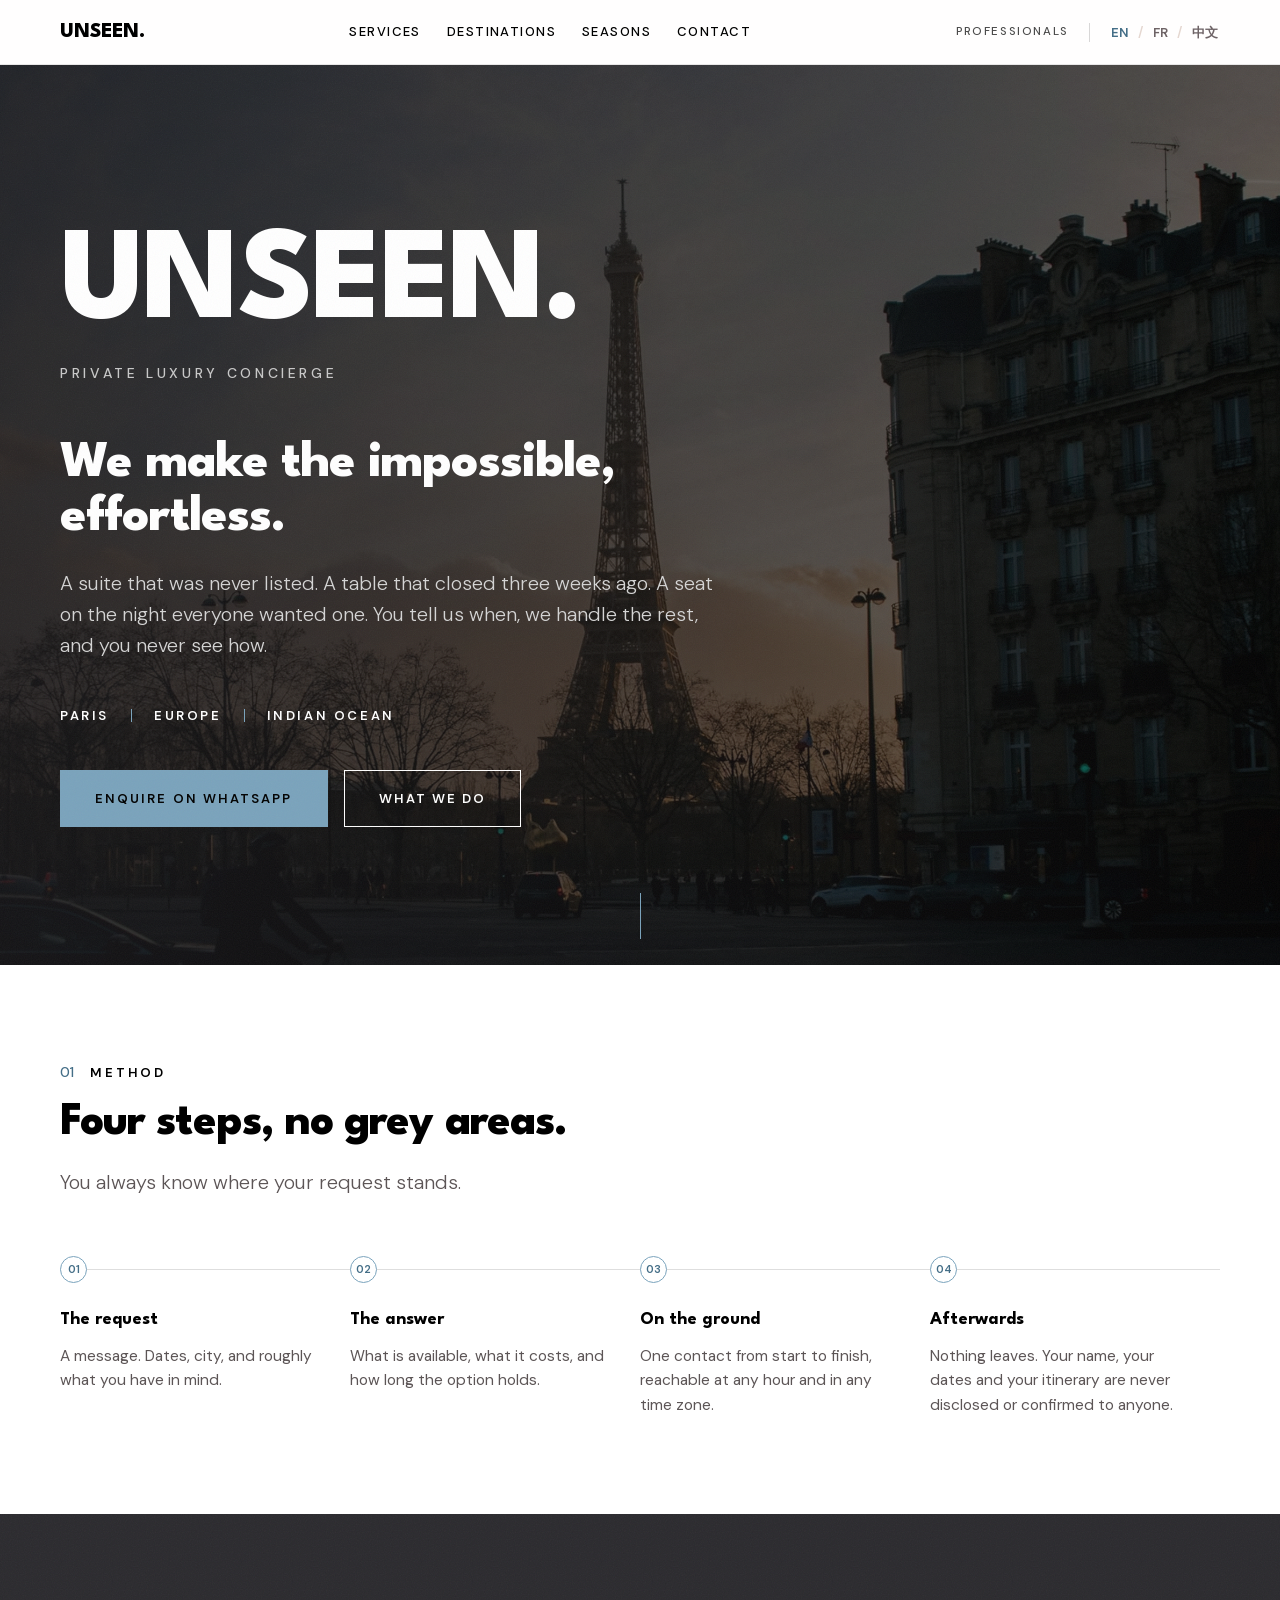
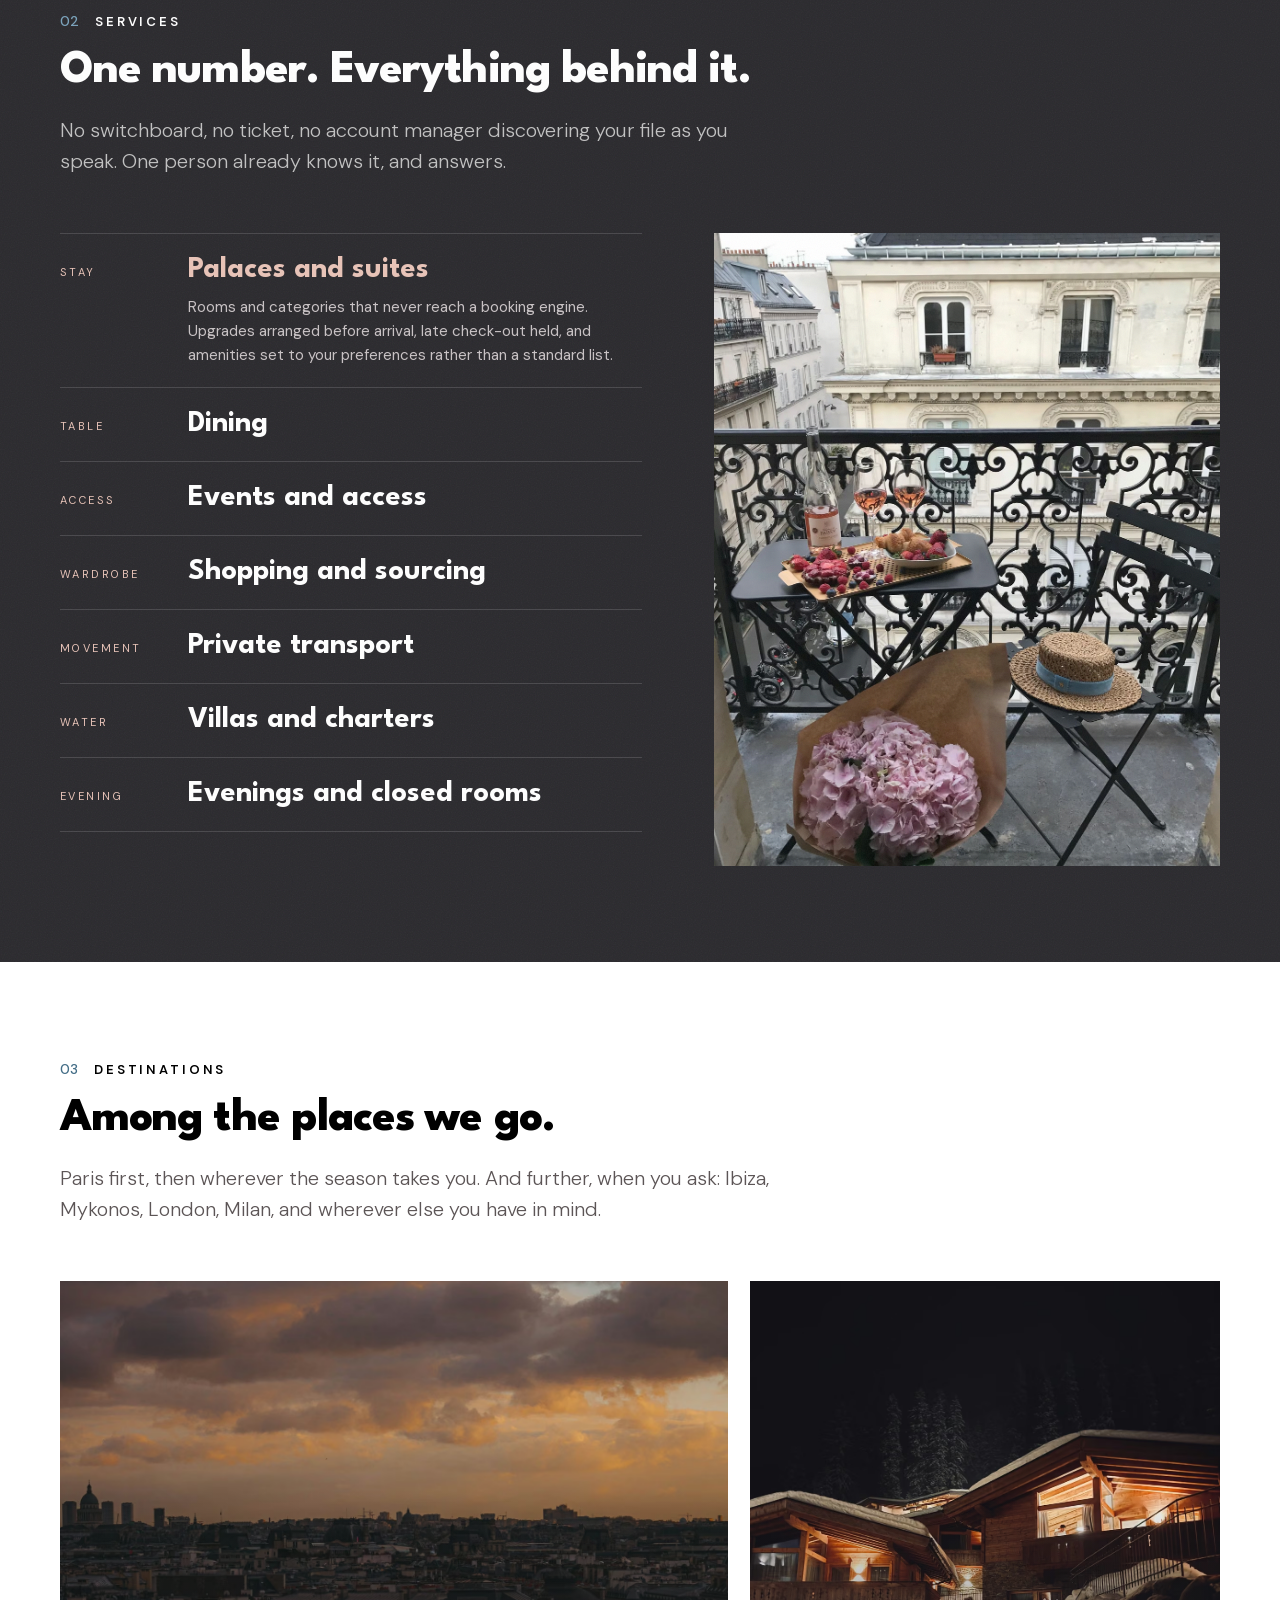
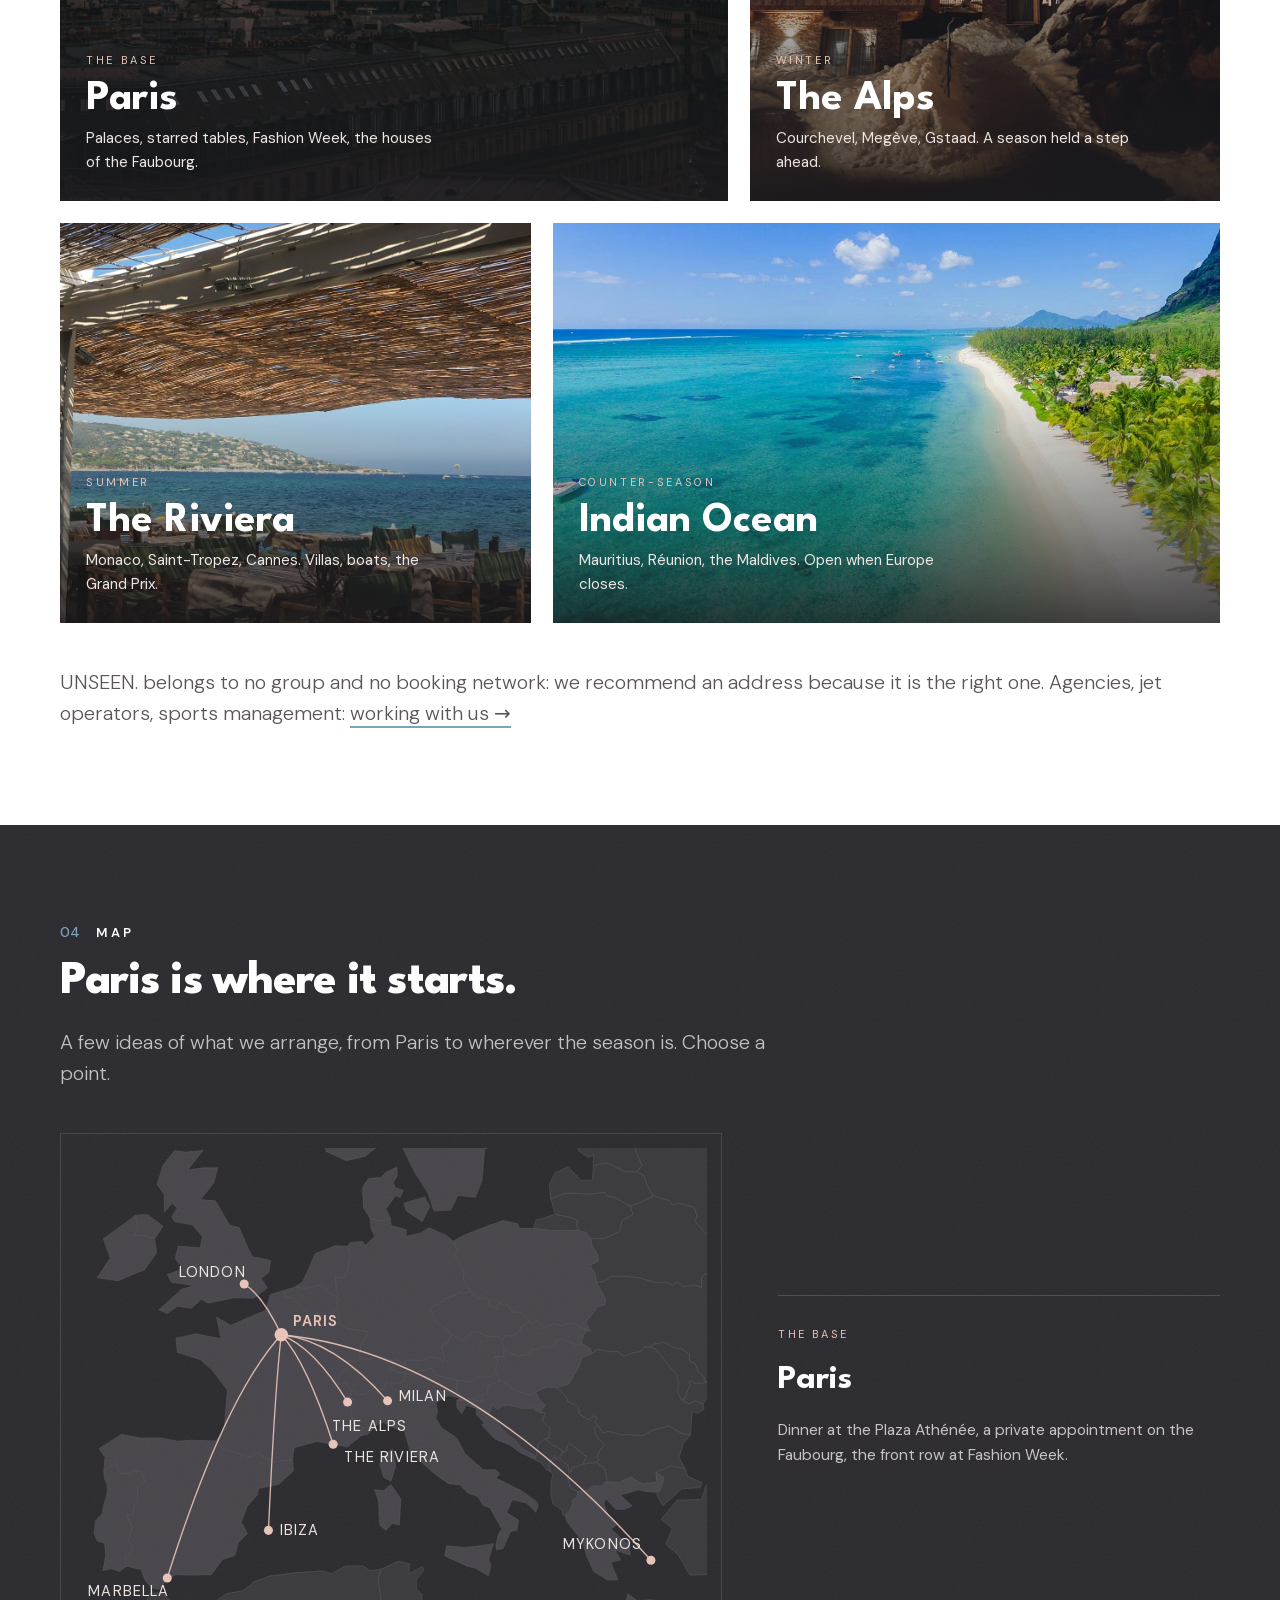
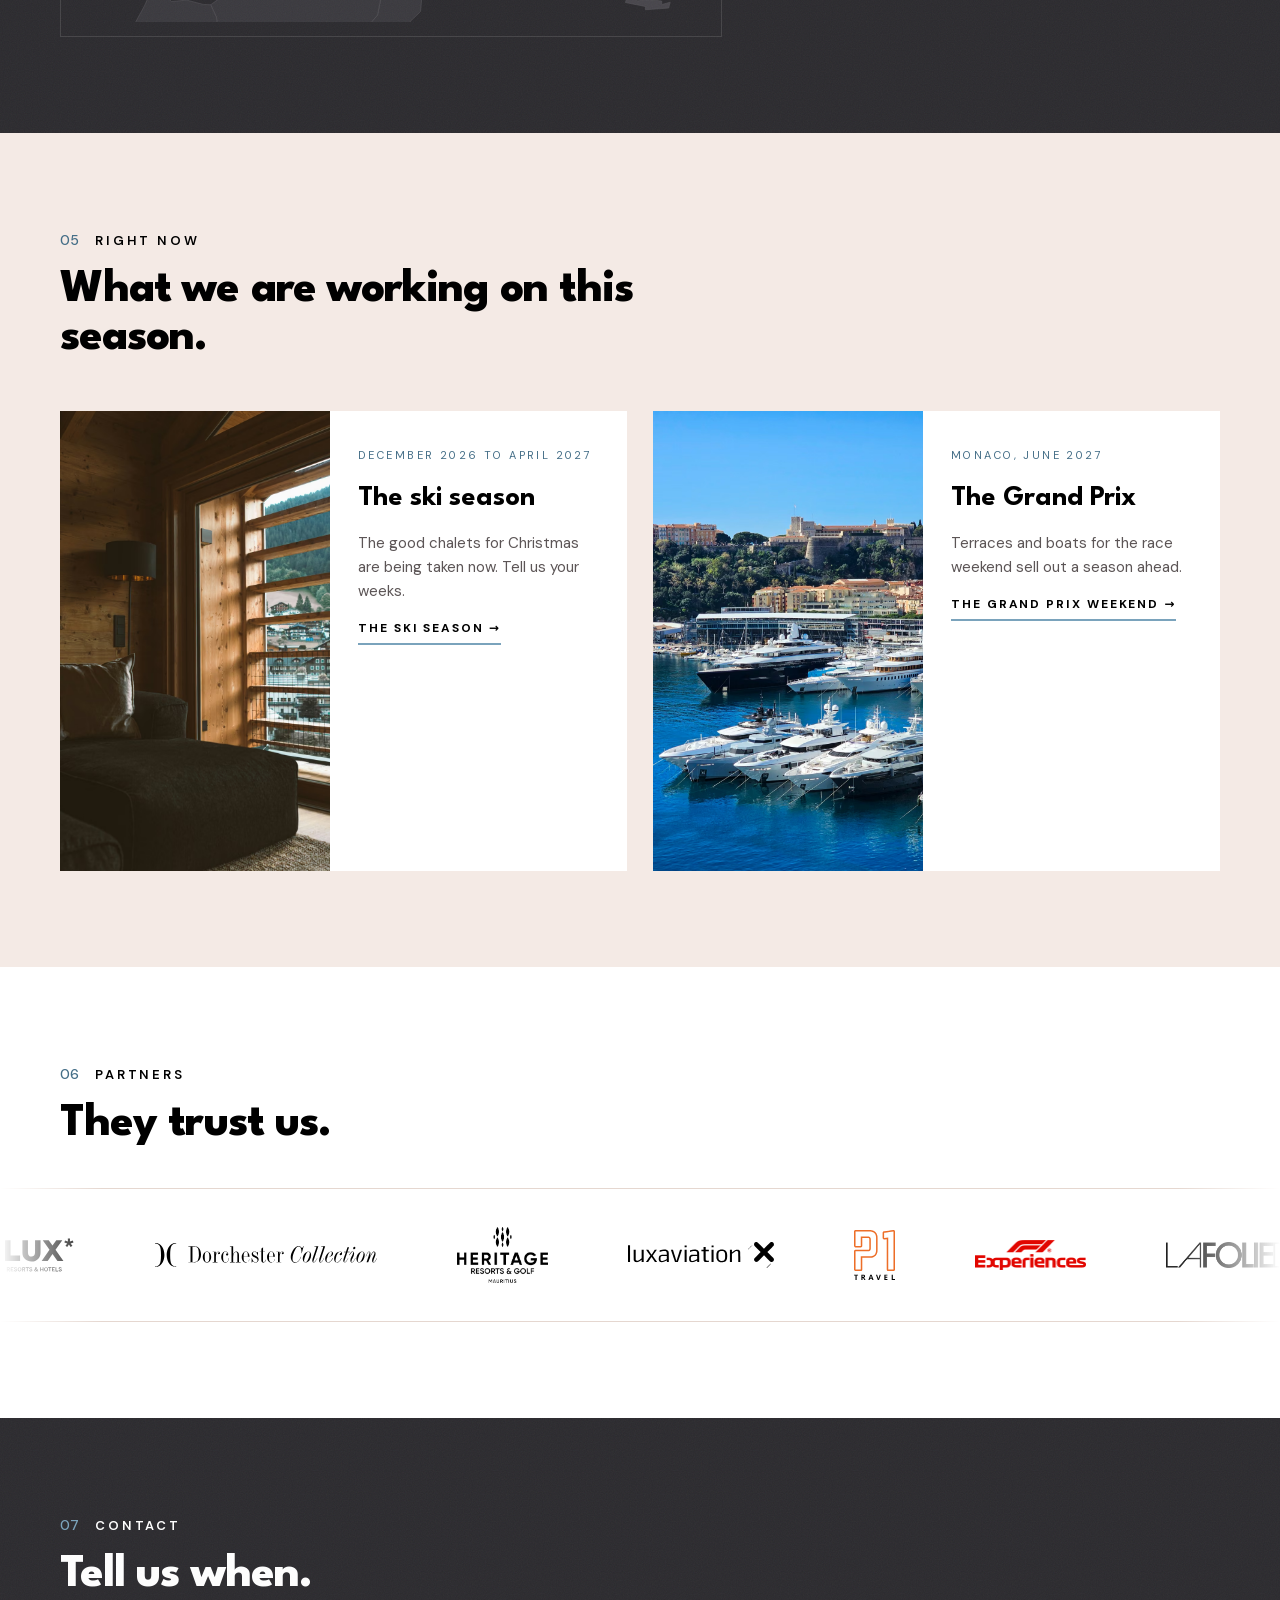
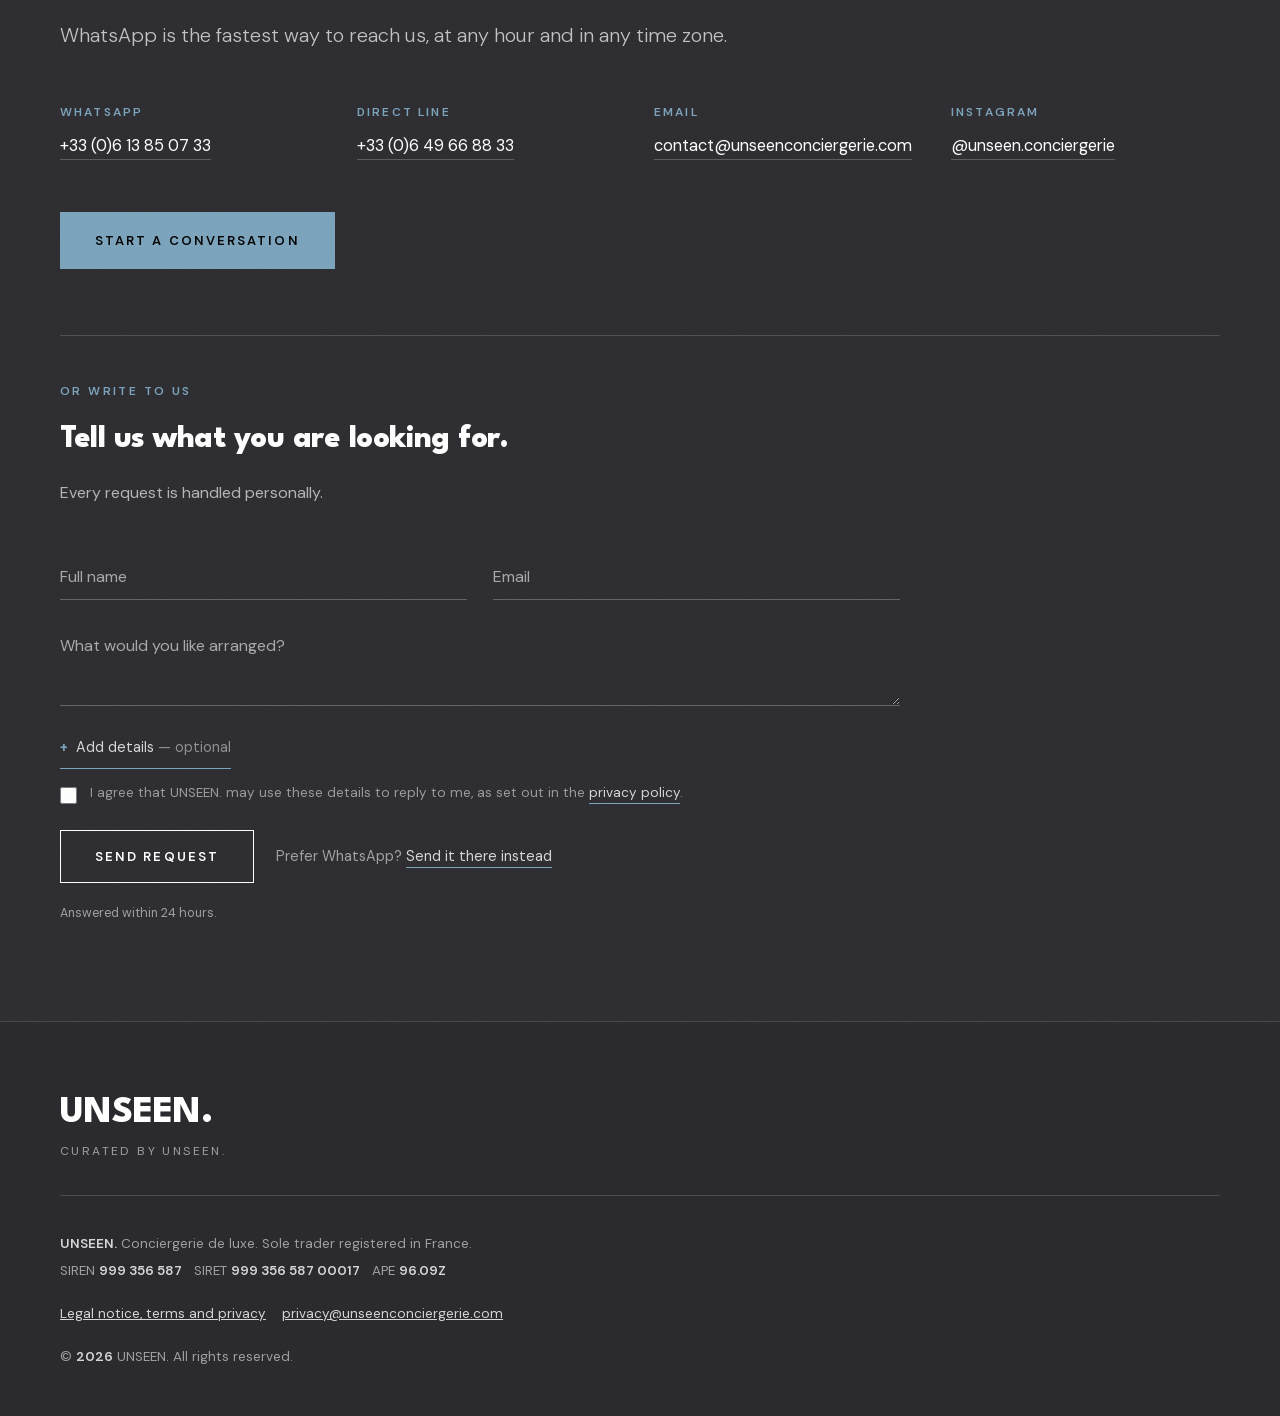
==== commit 8ebc812d: "Site : formulaire compact, bulle WhatsApp sur toutes les pages, menu Professionnels séparé - Formula" ====
--- a/site-unseen/index.html
+++ b/site-unseen/index.html
@@ -400,6 +400,30 @@
   .enq-actions{gap:16px}
   .enq-actions .btn{width:100%}
 }
+
+/* formulaire compact : le nom du champ est dans la case, il monte en petit quand on écrit */
+form.enq .fld{position:relative;margin-bottom:14px}
+form.enq .fld label{position:absolute;left:0;top:19px;margin:0;max-width:100%;overflow:hidden;text-overflow:ellipsis;white-space:nowrap;pointer-events:none;font-size:16px;letter-spacing:0;text-transform:none;font-weight:400;color:#A8A8A8;transition:top .15s,font-size .15s,color .15s}
+form.enq .fld label em{color:#8E8E8E;letter-spacing:0;font-weight:400}
+form.enq .fld input,form.enq .fld textarea{padding:25px 0 8px}
+form.enq .fld textarea{min-height:92px;line-height:1.5}
+form.enq .fld:focus-within label,form.enq .fld.has label{top:4px;font-size:11.5px;letter-spacing:.06em;color:var(--accent)}
+form.enq .fld.sel label{position:static;display:block;font-size:11.5px;letter-spacing:.06em;color:#A8A8A8;margin:0 0 -4px;pointer-events:auto}
+form.enq .fld.sel select{padding:10px 30px 8px 0}
+form.enq .fld .msg{margin-top:4px}
+form.enq .frow{gap:0 26px}
+.more{margin:2px 0 14px}
+.more summary{list-style:none;cursor:pointer;font-size:14.5px;color:#D6D6D6;padding:8px 0;display:inline-block;border-bottom:1px solid var(--accent)}
+.more summary::-webkit-details-marker{display:none}
+.more summary:before{content:"+\00a0\00a0";color:var(--accent);font-weight:600}
+.more[open] summary:before{content:"\2212\00a0\00a0"}
+.more summary em{font-style:normal;color:#8E8E8E}
+.more[open] summary{margin-bottom:10px}
+.agree{margin:6px 0 6px}
+.agree span{font-size:13.5px;line-height:1.55}
+.enq-note{margin-top:20px;font-size:12.5px;line-height:1.7}
+.enq-head p{font-size:16px;line-height:1.55}
+@media(max-width:560px){.enq-head{margin-top:40px;padding-top:30px}.enq-head h3{margin-bottom:8px}form.enq{margin-top:26px}.enq-actions{margin-top:18px}}
 </style>
 
 <link rel="stylesheet" href="anim.css">
@@ -511,6 +535,23 @@
   .nv-logos{justify-content:center;gap:28px 40px}
   .nv-logos img{height:32px}
 }
+
+/* bouton WhatsApp fixe sur téléphone (comme sur Paris, Riviera, Océan Indien, Professionnels) */
+.wa{display:none}
+@media(max-width:900px){
+  .wa{display:flex;position:fixed;right:16px;bottom:calc(16px + env(safe-area-inset-bottom));z-index:40;width:50px;height:50px;border-radius:50%;background:var(--accent);color:var(--sur-accent);align-items:center;justify-content:center;box-shadow:0 6px 18px rgba(0,0,0,.22);text-decoration:none;transition:opacity .25s}
+  .wa svg{width:24px;height:24px}
+  .wa.wa-cache{opacity:0;pointer-events:none}
+}
+
+.navpanel nav .pro-q{margin-top:30px;font-size:13px;color:#6E6E6E}
+.navpanel nav a.pro{font-size:17px;font-weight:600;letter-spacing:0;border-bottom:0;padding:6px 0 0}
+.navpanel nav a.pro:after{content:" \2192"}
+
+/* menu ordinateur : « Professionnels » à droite, juste avant les langues, séparé des liens clients */
+.langsw a.pro,.lang a.pro{font-size:11.5px;letter-spacing:.14em;text-transform:uppercase;text-decoration:none;color:#000;font-weight:500;opacity:.7;margin-right:12px;padding-right:20px;border-right:1px solid rgba(0,0,0,.22);white-space:nowrap}
+.langsw a.pro:hover,.lang a.pro:hover,.langsw a.pro.on,.lang a.pro.on{opacity:1}
+@media(max-width:900px){.langsw a.pro,.lang a.pro{display:none}}
 </style>
 </head>
 <body>
@@ -522,10 +563,11 @@
       <a href="#services" data-en="Services" data-fr="Services" data-zh="服务">Services</a>
       <a href="#destinations" data-en="Destinations" data-fr="Destinations" data-zh="目的地">Destinations</a>
       <a href="#now" data-en="Seasons" data-fr="Saisons" data-zh="当季">Seasons</a>
-      <a href="professionals.html" data-en="Professionals" data-fr="Professionnels" data-zh="专业合作">Professionals</a>
+      
       <a href="#contact" data-en="Contact" data-fr="Contact" data-zh="联系我们">Contact</a>
     </nav>
     <div class="langsw">
+      <a href="professionals.html" class="pro" data-en="Professionals" data-fr="Professionnels" data-zh="专业合作">Professionals</a>
       <button type="button" id="btn-en" aria-pressed="true">EN</button>
       <span class="sep">/</span>
       <button type="button" id="btn-fr" aria-pressed="false">FR</button>
@@ -543,8 +585,10 @@
       <a href="#services" data-en="Services" data-fr="Services" data-zh="服务">Services</a>
       <a href="#destinations" data-en="Destinations" data-fr="Destinations" data-zh="目的地">Destinations</a>
       <a href="#now" data-en="Seasons" data-fr="Saisons" data-zh="当季">Seasons</a>
-      <a href="professionals.html" data-en="Professionals" data-fr="Professionnels" data-zh="专业合作">Professionals</a>
+      
       <a href="#contact" data-en="Contact" data-fr="Contact" data-zh="联系我们">Contact</a>
+      <span class="pro-q" data-en="Travel professional?" data-fr="Vous êtes professionnel du voyage ?" data-zh="您是旅游业专业人士？">Travel professional?</span>
+      <a href="professionals.html" class="pro" data-en="Professionals" data-fr="Professionnels" data-zh="专业合作">Professionals</a>
     </nav>
   <div class="pfoot">
     <a href="https://wa.me/33613850733">WhatsApp</a>
@@ -619,8 +663,8 @@
       <p class="lede" data-en="No switchboard, no ticket, no account manager discovering your file as you speak. One person already knows it, and answers." data-fr="Pas de standard, pas de ticket, personne qui découvre votre dossier en vous écoutant. Une seule personne le connaît déjà, et c&#x27;est elle qui vous répond." data-zh="没有总机转接，没有工单排队，没有客户经理一边听您说明一边翻查资料。只有一个人，早已了解您的一切，随时应答。">No switchboard, no ticket, no account manager discovering your file as you speak. One person already knows it, and answers.</p>
     </div>
     <div class="nv-grid">
-      <ul class="nv-list" id="nvsvc"><li class="on" data-i="0"><picture class="svc-ph"><source type="image/avif" srcset="img/v2-stay.avif"><img src="img/v2-stay.webp" alt="" loading="lazy" decoding="async"></picture><span class="t" data-en="Stay" data-fr="Séjour" data-zh="下榻">Stay</span><div><h3 data-en="Palaces and suites" data-fr="Palaces et suites" data-zh="宫殿级酒店与套房">Palaces and suites</h3><p data-en="Rooms and categories that never reach a booking engine. Upgrades arranged before arrival, late check-out held, and amenities set to your preferences rather than a standard list." data-fr="Des chambres et des catégories introuvables sur les sites de réservation. Surclassement réglé avant votre arrivée, late check-out garanti, et des attentions selon vos goûts, pas selon une liste type." data-zh="从不出现在预订系统中的房型与房源。升房提前安排妥当，延迟退房予以保留，各项礼遇皆按您的喜好定制，而非千篇一律的标准清单。">Rooms and categories that never reach a booking engine. Upgrades arranged before arrival, late check-out held, and amenities set to your preferences rather than a standard list.</p></div></li><li data-i="1"><picture class="svc-ph"><source type="image/avif" srcset="img/v2-dining.avif"><img src="img/v2-dining.webp" alt="" loading="lazy" decoding="async"></picture><span class="t" data-en="Table" data-fr="Table" data-zh="餐桌">Table</span><div><h3 data-en="Dining" data-fr="Tables" data-zh="餐饮">Dining</h3><p data-en="Tables at short notice in rooms that show nothing available. Private dining rooms, chef&#x27;s counters, and menus adjusted to an allergy, a fast, or a schedule that will not wait." data-fr="Des tables obtenues au dernier moment dans des restaurants complets. Salons privés, chef&#x27;s tables, et des menus adaptés à une allergie, un jeûne ou un emploi du temps serré." data-zh="在显示“满座”的餐厅里，我们仍能为您觅得一席。私人包厢、主厨吧台，菜单可依据过敏、斋戒或紧凑行程灵活调整。">Tables at short notice in rooms that show nothing available. Private dining rooms, chef's counters, and menus adjusted to an allergy, a fast, or a schedule that will not wait.</p></div></li><li data-i="2"><picture class="svc-ph"><source type="image/avif" srcset="img/v2-access.avif"><img src="img/v2-access.webp" alt="" loading="lazy" decoding="async"></picture><span class="t" data-en="Access" data-fr="Accès" data-zh="入场">Access</span><div><h3 data-en="Events and access" data-fr="Événements et accès" data-zh="赛事与专属入场">Events and access</h3><p data-en="Formula 1 weekends, Fashion Weeks, Art Basel, Roland-Garros, sold-out shows. The paddock, the courtside, the front row, and the rooms that open afterwards." data-fr="Les week-ends de Formule 1, les Fashion Weeks, Art Basel, Roland-Garros, les spectacles à guichets fermés. Le paddock, le bord de court, le premier rang, et les soirées privées qui suivent." data-zh="F1大奖赛周末、时装周、巴塞尔艺术展、法网公开赛、一票难求的演出——维修区通道、场边席位、前排座席，以及赛后开放的私密场所，皆可安排。">Formula 1 weekends, Fashion Weeks, Art Basel, Roland-Garros, sold-out shows. The paddock, the courtside, the front row, and the rooms that open afterwards.</p></div></li><li data-i="3"><picture class="svc-ph"><source type="image/avif" srcset="img/v2-shopping.avif"><img src="img/v2-shopping.webp" alt="" loading="lazy" decoding="async"></picture><span class="t" data-en="Wardrobe" data-fr="Garde-robe" data-zh="衣橱">Wardrobe</span><div><h3 data-en="Shopping and sourcing" data-fr="Shopping et sourcing" data-zh="私人购物与珍品寻觅">Shopping and sourcing</h3><p data-en="Appointments outside opening hours with the major houses, waiting lists, styling, and sourcing pieces that are no longer made." data-fr="Des rendez-vous en dehors des heures d&#x27;ouverture dans les grandes maisons, l&#x27;accès aux listes d&#x27;attente, du styling, et la recherche de pièces qui ne se fabriquent plus." data-zh="非营业时段与各大品牌的专属预约、排队名单、造型顾问，以及已停产单品的搜寻。">Appointments outside opening hours with the major houses, waiting lists, styling, and sourcing pieces that are no longer made.</p></div></li><li data-i="4"><picture class="svc-ph"><source type="image/avif" srcset="img/v2-transport.avif"><img src="img/v2-transport.webp" alt="" loading="lazy" decoding="async"></picture><span class="t" data-en="Movement" data-fr="Déplacement" data-zh="出行">Movement</span><div><h3 data-en="Private transport" data-fr="Transport privé" data-zh="私人用车">Private transport</h3><p data-en="Chauffeurs who know the city and never talk about it, airport and terminal transfers, long-distance journeys, and a helicopter leg where the road would cost three hours." data-fr="Des chauffeurs qui connaissent la ville et savent rester discrets, des transferts depuis l&#x27;aéroport ou depuis la gare, de longs trajets, et un hélicoptère quand la route prendrait trois heures." data-zh="熟悉城市、守口如瓶的专属司机，机场与火车站接送，长途出行；若开车要三小时，便改乘直升机。">Chauffeurs who know the city and never talk about it, airport and terminal transfers, long-distance journeys, and a helicopter leg where the road would cost three hours.</p></div></li><li data-i="5"><picture class="svc-ph"><source type="image/avif" srcset="img/v2-season.avif"><img src="img/v2-season.webp" alt="" loading="lazy" decoding="async"></picture><span class="t" data-en="Water" data-fr="Mer" data-zh="海上">Water</span><div><h3 data-en="Villas and charters" data-fr="Villas et yachts" data-zh="别墅与游艇包船">Villas and charters</h3><p data-en="Staffed villas by the week, yachts by the day or by the season, with crew, tender and chef. Provisioning, berths and shore transfers form one plan rather than four separate bookings." data-fr="Des villas avec personnel à la semaine, des yachts à la journée ou pour la saison, avec équipage, annexe et chef. Avitaillement, places au port et transferts à terre : tout est organisé ensemble." data-zh="配备管家团队的别墅可按周入住，游艇可按日或按季包船，配有船员、接驳艇与私厨。补给、泊位与岸上接送统一规划，而非四份独立预订。">Staffed villas by the week, yachts by the day or by the season, with crew, tender and chef. Provisioning, berths and shore transfers form one plan rather than four separate bookings.</p></div></li><li data-i="6"><picture class="svc-ph"><source type="image/avif" srcset="img/v2-evening.avif"><img src="img/v2-evening.webp" alt="" loading="lazy" decoding="async"></picture><span class="t" data-en="Evening" data-fr="Soirée" data-zh="夜晚">Evening</span><div><h3 data-en="Evenings and closed rooms" data-fr="Soirées et lieux privés" data-zh="夜生活与私密场所">Evenings and closed rooms</h3><p data-en="Private clubs, booths that are never sold, and evenings built around a guest list rather than a venue. Entry is arranged before you arrive, never negotiated at the door." data-fr="Clubs privés, tables jamais mises en vente, et des soirées pensées autour des invités plutôt que du lieu. Votre entrée est réglée avant votre arrivée, jamais négociée à la porte." data-zh="私人会所、从不对外出售的卡座，以及以宾客名单而非场地为核心安排的夜晚。入场事先安排妥当，从不在门口交涉。">Private clubs, booths that are never sold, and evenings built around a guest list rather than a venue. Entry is arranged before you arrive, never negotiated at the door.</p></div></li></ul>
-      <div class="nv-img" id="nvimg"><picture><source type="image/avif" srcset="img/v2-stay.avif"><img class="on" src="img/v2-stay.webp" alt="" loading="lazy"></picture><picture><source type="image/avif" srcset="img/v2-dining.avif"><img src="img/v2-dining.webp" alt="" loading="lazy"></picture><picture><source type="image/avif" srcset="img/v2-access.avif"><img src="img/v2-access.webp" alt="" loading="lazy"></picture><picture><source type="image/avif" srcset="img/v2-shopping.avif"><img src="img/v2-shopping.webp" alt="" loading="lazy"></picture><picture><source type="image/avif" srcset="img/v2-transport.avif"><img src="img/v2-transport.webp" alt="" loading="lazy"></picture><picture><source type="image/avif" srcset="img/v2-season.avif"><img src="img/v2-season.webp" alt="" loading="lazy"></picture><picture><source type="image/avif" srcset="img/v2-evening.avif"><img src="img/v2-evening.webp" alt="" loading="lazy"></picture></div>
+      <ul class="nv-list" id="nvsvc"><li class="on" data-i="0"><picture class="svc-ph"><source type="image/avif" srcset="img/v2-stay-760.avif 760w, img/v2-stay.avif 1100w" sizes="(max-width:900px) 100vw, 1100px"><img src="img/v2-stay.webp" srcset="img/v2-stay-760.webp 760w, img/v2-stay.webp 1100w" sizes="(max-width:900px) 100vw, 1100px" alt="" loading="lazy" decoding="async"></picture><span class="t" data-en="Stay" data-fr="Séjour" data-zh="下榻">Stay</span><div><h3 data-en="Palaces and suites" data-fr="Palaces et suites" data-zh="宫殿级酒店与套房">Palaces and suites</h3><p data-en="Rooms and categories that never reach a booking engine. Upgrades arranged before arrival, late check-out held, and amenities set to your preferences rather than a standard list." data-fr="Des chambres et des catégories introuvables sur les sites de réservation. Surclassement réglé avant votre arrivée, late check-out garanti, et des attentions selon vos goûts, pas selon une liste type." data-zh="从不出现在预订系统中的房型与房源。升房提前安排妥当，延迟退房予以保留，各项礼遇皆按您的喜好定制，而非千篇一律的标准清单。">Rooms and categories that never reach a booking engine. Upgrades arranged before arrival, late check-out held, and amenities set to your preferences rather than a standard list.</p></div></li><li data-i="1"><picture class="svc-ph"><source type="image/avif" srcset="img/v2-dining-760.avif 760w, img/v2-dining.avif 1100w" sizes="(max-width:900px) 100vw, 1100px"><img src="img/v2-dining.webp" srcset="img/v2-dining-760.webp 760w, img/v2-dining.webp 1100w" sizes="(max-width:900px) 100vw, 1100px" alt="" loading="lazy" decoding="async"></picture><span class="t" data-en="Table" data-fr="Table" data-zh="餐桌">Table</span><div><h3 data-en="Dining" data-fr="Tables" data-zh="餐饮">Dining</h3><p data-en="Tables at short notice in rooms that show nothing available. Private dining rooms, chef&#x27;s counters, and menus adjusted to an allergy, a fast, or a schedule that will not wait." data-fr="Des tables obtenues au dernier moment dans des restaurants complets. Salons privés, chef&#x27;s tables, et des menus adaptés à une allergie, un jeûne ou un emploi du temps serré." data-zh="在显示“满座”的餐厅里，我们仍能为您觅得一席。私人包厢、主厨吧台，菜单可依据过敏、斋戒或紧凑行程灵活调整。">Tables at short notice in rooms that show nothing available. Private dining rooms, chef's counters, and menus adjusted to an allergy, a fast, or a schedule that will not wait.</p></div></li><li data-i="2"><picture class="svc-ph"><source type="image/avif" srcset="img/v2-access-760.avif 760w, img/v2-access.avif 1100w" sizes="(max-width:900px) 100vw, 1100px"><img src="img/v2-access.webp" srcset="img/v2-access-760.webp 760w, img/v2-access.webp 1100w" sizes="(max-width:900px) 100vw, 1100px" alt="" loading="lazy" decoding="async"></picture><span class="t" data-en="Access" data-fr="Accès" data-zh="入场">Access</span><div><h3 data-en="Events and access" data-fr="Événements et accès" data-zh="赛事与专属入场">Events and access</h3><p data-en="Formula 1 weekends, Fashion Weeks, Art Basel, Roland-Garros, sold-out shows. The paddock, the courtside, the front row, and the rooms that open afterwards." data-fr="Les week-ends de Formule 1, les Fashion Weeks, Art Basel, Roland-Garros, les spectacles à guichets fermés. Le paddock, le bord de court, le premier rang, et les soirées privées qui suivent." data-zh="F1大奖赛周末、时装周、巴塞尔艺术展、法网公开赛、一票难求的演出——维修区通道、场边席位、前排座席，以及赛后开放的私密场所，皆可安排。">Formula 1 weekends, Fashion Weeks, Art Basel, Roland-Garros, sold-out shows. The paddock, the courtside, the front row, and the rooms that open afterwards.</p></div></li><li data-i="3"><picture class="svc-ph"><source type="image/avif" srcset="img/v2-shopping-760.avif 760w, img/v2-shopping.avif 1100w" sizes="(max-width:900px) 100vw, 1100px"><img src="img/v2-shopping.webp" srcset="img/v2-shopping-760.webp 760w, img/v2-shopping.webp 1100w" sizes="(max-width:900px) 100vw, 1100px" alt="" loading="lazy" decoding="async"></picture><span class="t" data-en="Wardrobe" data-fr="Garde-robe" data-zh="衣橱">Wardrobe</span><div><h3 data-en="Shopping and sourcing" data-fr="Shopping et sourcing" data-zh="私人购物与珍品寻觅">Shopping and sourcing</h3><p data-en="Appointments outside opening hours with the major houses, waiting lists, styling, and sourcing pieces that are no longer made." data-fr="Des rendez-vous en dehors des heures d&#x27;ouverture dans les grandes maisons, l&#x27;accès aux listes d&#x27;attente, du styling, et la recherche de pièces qui ne se fabriquent plus." data-zh="非营业时段与各大品牌的专属预约、排队名单、造型顾问，以及已停产单品的搜寻。">Appointments outside opening hours with the major houses, waiting lists, styling, and sourcing pieces that are no longer made.</p></div></li><li data-i="4"><picture class="svc-ph"><source type="image/avif" srcset="img/v2-transport-760.avif 760w, img/v2-transport.avif 1100w" sizes="(max-width:900px) 100vw, 1100px"><img src="img/v2-transport.webp" srcset="img/v2-transport-760.webp 760w, img/v2-transport.webp 1100w" sizes="(max-width:900px) 100vw, 1100px" alt="" loading="lazy" decoding="async"></picture><span class="t" data-en="Movement" data-fr="Déplacement" data-zh="出行">Movement</span><div><h3 data-en="Private transport" data-fr="Transport privé" data-zh="私人用车">Private transport</h3><p data-en="Chauffeurs who know the city and never talk about it, airport and terminal transfers, long-distance journeys, and a helicopter leg where the road would cost three hours." data-fr="Des chauffeurs qui connaissent la ville et savent rester discrets, des transferts depuis l&#x27;aéroport ou depuis la gare, de longs trajets, et un hélicoptère quand la route prendrait trois heures." data-zh="熟悉城市、守口如瓶的专属司机，机场与火车站接送，长途出行；若开车要三小时，便改乘直升机。">Chauffeurs who know the city and never talk about it, airport and terminal transfers, long-distance journeys, and a helicopter leg where the road would cost three hours.</p></div></li><li data-i="5"><picture class="svc-ph"><source type="image/avif" srcset="img/v2-season-760.avif 760w, img/v2-season.avif 1100w" sizes="(max-width:900px) 100vw, 1100px"><img src="img/v2-season.webp" srcset="img/v2-season-760.webp 760w, img/v2-season.webp 1100w" sizes="(max-width:900px) 100vw, 1100px" alt="" loading="lazy" decoding="async"></picture><span class="t" data-en="Water" data-fr="Mer" data-zh="海上">Water</span><div><h3 data-en="Villas and charters" data-fr="Villas et yachts" data-zh="别墅与游艇包船">Villas and charters</h3><p data-en="Staffed villas by the week, yachts by the day or by the season, with crew, tender and chef. Provisioning, berths and shore transfers form one plan rather than four separate bookings." data-fr="Des villas avec personnel à la semaine, des yachts à la journée ou pour la saison, avec équipage, annexe et chef. Avitaillement, places au port et transferts à terre : tout est organisé ensemble." data-zh="配备管家团队的别墅可按周入住，游艇可按日或按季包船，配有船员、接驳艇与私厨。补给、泊位与岸上接送统一规划，而非四份独立预订。">Staffed villas by the week, yachts by the day or by the season, with crew, tender and chef. Provisioning, berths and shore transfers form one plan rather than four separate bookings.</p></div></li><li data-i="6"><picture class="svc-ph"><source type="image/avif" srcset="img/v2-evening-760.avif 760w, img/v2-evening.avif 1100w" sizes="(max-width:900px) 100vw, 1100px"><img src="img/v2-evening.webp" srcset="img/v2-evening-760.webp 760w, img/v2-evening.webp 1100w" sizes="(max-width:900px) 100vw, 1100px" alt="" loading="lazy" decoding="async"></picture><span class="t" data-en="Evening" data-fr="Soirée" data-zh="夜晚">Evening</span><div><h3 data-en="Evenings and closed rooms" data-fr="Soirées et lieux privés" data-zh="夜生活与私密场所">Evenings and closed rooms</h3><p data-en="Private clubs, booths that are never sold, and evenings built around a guest list rather than a venue. Entry is arranged before you arrive, never negotiated at the door." data-fr="Clubs privés, tables jamais mises en vente, et des soirées pensées autour des invités plutôt que du lieu. Votre entrée est réglée avant votre arrivée, jamais négociée à la porte." data-zh="私人会所、从不对外出售的卡座，以及以宾客名单而非场地为核心安排的夜晚。入场事先安排妥当，从不在门口交涉。">Private clubs, booths that are never sold, and evenings built around a guest list rather than a venue. Entry is arranged before you arrive, never negotiated at the door.</p></div></li></ul>
+      <div class="nv-img" id="nvimg"><picture><source type="image/avif" srcset="img/v2-stay-760.avif 760w, img/v2-stay.avif 1100w" sizes="(max-width:900px) 100vw, 1100px"><img class="on" src="img/v2-stay.webp" srcset="img/v2-stay-760.webp 760w, img/v2-stay.webp 1100w" sizes="(max-width:900px) 100vw, 1100px" alt="" loading="lazy"></picture><picture><source type="image/avif" srcset="img/v2-dining-760.avif 760w, img/v2-dining.avif 1100w" sizes="(max-width:900px) 100vw, 1100px"><img src="img/v2-dining.webp" srcset="img/v2-dining-760.webp 760w, img/v2-dining.webp 1100w" sizes="(max-width:900px) 100vw, 1100px" alt="" loading="lazy"></picture><picture><source type="image/avif" srcset="img/v2-access-760.avif 760w, img/v2-access.avif 1100w" sizes="(max-width:900px) 100vw, 1100px"><img src="img/v2-access.webp" srcset="img/v2-access-760.webp 760w, img/v2-access.webp 1100w" sizes="(max-width:900px) 100vw, 1100px" alt="" loading="lazy"></picture><picture><source type="image/avif" srcset="img/v2-shopping-760.avif 760w, img/v2-shopping.avif 1100w" sizes="(max-width:900px) 100vw, 1100px"><img src="img/v2-shopping.webp" srcset="img/v2-shopping-760.webp 760w, img/v2-shopping.webp 1100w" sizes="(max-width:900px) 100vw, 1100px" alt="" loading="lazy"></picture><picture><source type="image/avif" srcset="img/v2-transport-760.avif 760w, img/v2-transport.avif 1100w" sizes="(max-width:900px) 100vw, 1100px"><img src="img/v2-transport.webp" srcset="img/v2-transport-760.webp 760w, img/v2-transport.webp 1100w" sizes="(max-width:900px) 100vw, 1100px" alt="" loading="lazy"></picture><picture><source type="image/avif" srcset="img/v2-season-760.avif 760w, img/v2-season.avif 1100w" sizes="(max-width:900px) 100vw, 1100px"><img src="img/v2-season.webp" srcset="img/v2-season-760.webp 760w, img/v2-season.webp 1100w" sizes="(max-width:900px) 100vw, 1100px" alt="" loading="lazy"></picture><picture><source type="image/avif" srcset="img/v2-evening-760.avif 760w, img/v2-evening.avif 1100w" sizes="(max-width:900px) 100vw, 1100px"><img src="img/v2-evening.webp" srcset="img/v2-evening-760.webp 760w, img/v2-evening.webp 1100w" sizes="(max-width:900px) 100vw, 1100px" alt="" loading="lazy"></picture></div>
     </div>
   </div>
 </section>
@@ -633,10 +677,10 @@
       <p class="lede" data-en="Paris first, then wherever the season takes you. And further, when you ask: Ibiza, Mykonos, London, Milan, and wherever else you have in mind." data-fr="Paris d&#x27;abord, puis là où la saison vous emmène. Et plus loin si vous le demandez : Ibiza, Mykonos, Londres, Milan, et partout où vous avez envie d&#x27;aller." data-zh="从巴黎出发，随季节而行。若您有意，我们也可以走得更远：伊维萨、米科诺斯、伦敦、米兰，以及任何您心之所向的地方。">Paris first, then wherever the season takes you. And further, when you ask: Ibiza, Mykonos, London, Milan, and wherever else you have in mind.</p>
     </div>
     <div class="nv-dest">
-      <a class="nd nd1 reveal" href="paris.html"><picture><source type="image/avif" srcset="img/v2-paris.avif"><img src="img/v2-paris.webp" alt="Paris at dusk" data-alt-en="Paris at dusk" data-alt-fr="Paris au crépuscule" data-alt-zh="黄昏时的巴黎" loading="lazy"></picture><div class="in"><span data-en="The base" data-fr="Notre base" data-zh="大本营">The base</span><h3 data-en="Paris" data-fr="Paris" data-zh="巴黎">Paris</h3><p data-en="Palaces, starred tables, Fashion Week, the houses of the Faubourg." data-fr="Palaces, tables étoilées, Fashion Week, les maisons du Faubourg-Saint-Honoré." data-zh="殿堂级酒店、米其林餐桌、时装周，以及圣奥诺雷街的各大名店。">Palaces, starred tables, Fashion Week, the houses of the Faubourg.</p></div></a>
-      <a class="nd nd2 reveal" href="saison-ski-2026-2027.html"><picture><source type="image/avif" srcset="img/v2-alps.avif"><img src="img/v2-alps.webp" alt="A chalet at night in the Alps" data-alt-en="A chalet at night in the Alps" data-alt-fr="Un chalet la nuit dans les Alpes" data-alt-zh="阿尔卑斯山间的夜色木屋" loading="lazy"></picture><div class="in"><span data-en="Winter" data-fr="L&#x27;hiver" data-zh="冬季">Winter</span><h3 data-en="The Alps" data-fr="Les Alpes" data-zh="阿尔卑斯">The Alps</h3><p data-en="Courchevel, Megève, Gstaad. A season held a step ahead." data-fr="Courchevel, Megève, Gstaad. Une saison préparée avec un temps d&#x27;avance." data-zh="库舍维尔、梅杰夫、格施塔德。雪季，我们总是提前一步。">Courchevel, Megève, Gstaad. A season held a step ahead.</p></div></a>
-      <a class="nd nd3 reveal" href="riviera.html"><picture><source type="image/avif" srcset="img/v2-riviera.avif"><img src="img/v2-riviera.webp" alt="A table above the sea on the Riviera" data-alt-en="A table above the sea on the Riviera" data-alt-fr="Une table au-dessus de la mer, sur la Riviera" data-alt-zh="蔚蓝海岸，临海而设的餐桌" loading="lazy"></picture><div class="in"><span data-en="Summer" data-fr="L&#x27;été" data-zh="夏季">Summer</span><h3 data-en="The Riviera" data-fr="La Riviera" data-zh="蔚蓝海岸">The Riviera</h3><p data-en="Monaco, Saint-Tropez, Cannes. Villas, boats, the Grand Prix." data-fr="Monaco, Saint-Tropez, Cannes. Villas, bateaux, le Grand Prix." data-zh="摩纳哥、圣特罗佩、戛纳。别墅、游艇与大奖赛。">Monaco, Saint-Tropez, Cannes. Villas, boats, the Grand Prix.</p></div></a>
-      <a class="nd nd4 reveal" href="ocean-indien.html"><picture><source type="image/avif" srcset="img/v2-mauritius.avif"><img src="img/v2-mauritius.webp" alt="The beach of LUX* Le Morne, Mauritius" data-alt-en="The beach of LUX* Le Morne, Mauritius" data-alt-fr="La plage du LUX* Le Morne, à Maurice" data-alt-zh="毛里求斯LUX* Le Morne酒店的海滩" loading="lazy"></picture><div class="in"><span data-en="Counter-season" data-fr="Contre-saison" data-zh="反季之选">Counter-season</span><h3 data-en="Indian Ocean" data-fr="Océan Indien" data-zh="印度洋">Indian Ocean</h3><p data-en="Mauritius, Réunion, the Maldives. Open when Europe closes." data-fr="Maurice, La Réunion, les Maldives. Le soleil quand l&#x27;Europe hiberne." data-zh="毛里求斯、留尼汪、马尔代夫。欧洲淡季时，这里正当时。">Mauritius, Réunion, the Maldives. Open when Europe closes.</p></div></a>
+      <a class="nd nd1 reveal" href="paris.html"><picture><source type="image/avif" srcset="img/v2-paris-760.avif 760w, img/v2-paris.avif 1400w" sizes="(max-width:900px) 100vw, 1100px"><img src="img/v2-paris.webp" srcset="img/v2-paris-760.webp 760w, img/v2-paris.webp 1400w" sizes="(max-width:900px) 100vw, 1100px" alt="Paris at dusk" data-alt-en="Paris at dusk" data-alt-fr="Paris au crépuscule" data-alt-zh="黄昏时的巴黎" loading="lazy"></picture><div class="in"><span data-en="The base" data-fr="Notre base" data-zh="大本营">The base</span><h3 data-en="Paris" data-fr="Paris" data-zh="巴黎">Paris</h3><p data-en="Palaces, starred tables, Fashion Week, the houses of the Faubourg." data-fr="Palaces, tables étoilées, Fashion Week, les maisons du Faubourg-Saint-Honoré." data-zh="殿堂级酒店、米其林餐桌、时装周，以及圣奥诺雷街的各大名店。">Palaces, starred tables, Fashion Week, the houses of the Faubourg.</p></div></a>
+      <a class="nd nd2 reveal" href="saison-ski-2026-2027.html"><picture><source type="image/avif" srcset="img/v2-alps-760.avif 760w, img/v2-alps.avif 1100w" sizes="(max-width:900px) 100vw, 1100px"><img src="img/v2-alps.webp" srcset="img/v2-alps-760.webp 760w, img/v2-alps.webp 1100w" sizes="(max-width:900px) 100vw, 1100px" alt="A chalet at night in the Alps" data-alt-en="A chalet at night in the Alps" data-alt-fr="Un chalet la nuit dans les Alpes" data-alt-zh="阿尔卑斯山间的夜色木屋" loading="lazy"></picture><div class="in"><span data-en="Winter" data-fr="L&#x27;hiver" data-zh="冬季">Winter</span><h3 data-en="The Alps" data-fr="Les Alpes" data-zh="阿尔卑斯">The Alps</h3><p data-en="Courchevel, Megève, Gstaad. A season held a step ahead." data-fr="Courchevel, Megève, Gstaad. Une saison préparée avec un temps d&#x27;avance." data-zh="库舍维尔、梅杰夫、格施塔德。雪季，我们总是提前一步。">Courchevel, Megève, Gstaad. A season held a step ahead.</p></div></a>
+      <a class="nd nd3 reveal" href="riviera.html"><picture><source type="image/avif" srcset="img/v2-riviera-760.avif 760w, img/v2-riviera.avif 1100w" sizes="(max-width:900px) 100vw, 1100px"><img src="img/v2-riviera.webp" srcset="img/v2-riviera-760.webp 760w, img/v2-riviera.webp 1100w" sizes="(max-width:900px) 100vw, 1100px" alt="A table above the sea on the Riviera" data-alt-en="A table above the sea on the Riviera" data-alt-fr="Une table au-dessus de la mer, sur la Riviera" data-alt-zh="蔚蓝海岸，临海而设的餐桌" loading="lazy"></picture><div class="in"><span data-en="Summer" data-fr="L&#x27;été" data-zh="夏季">Summer</span><h3 data-en="The Riviera" data-fr="La Riviera" data-zh="蔚蓝海岸">The Riviera</h3><p data-en="Monaco, Saint-Tropez, Cannes. Villas, boats, the Grand Prix." data-fr="Monaco, Saint-Tropez, Cannes. Villas, bateaux, le Grand Prix." data-zh="摩纳哥、圣特罗佩、戛纳。别墅、游艇与大奖赛。">Monaco, Saint-Tropez, Cannes. Villas, boats, the Grand Prix.</p></div></a>
+      <a class="nd nd4 reveal" href="ocean-indien.html"><picture><source type="image/avif" srcset="img/v2-mauritius-760.avif 760w, img/v2-mauritius.avif 1400w" sizes="(max-width:900px) 100vw, 1100px"><img src="img/v2-mauritius.webp" srcset="img/v2-mauritius-760.webp 760w, img/v2-mauritius.webp 1400w" sizes="(max-width:900px) 100vw, 1100px" alt="The beach of LUX* Le Morne, Mauritius" data-alt-en="The beach of LUX* Le Morne, Mauritius" data-alt-fr="La plage du LUX* Le Morne, à Maurice" data-alt-zh="毛里求斯LUX* Le Morne酒店的海滩" loading="lazy"></picture><div class="in"><span data-en="Counter-season" data-fr="Contre-saison" data-zh="反季之选">Counter-season</span><h3 data-en="Indian Ocean" data-fr="Océan Indien" data-zh="印度洋">Indian Ocean</h3><p data-en="Mauritius, Réunion, the Maldives. Open when Europe closes." data-fr="Maurice, La Réunion, les Maldives. Le soleil quand l&#x27;Europe hiberne." data-zh="毛里求斯、留尼汪、马尔代夫。欧洲淡季时，这里正当时。">Mauritius, Réunion, the Maldives. Open when Europe closes.</p></div></a>
     </div>
     <p class="lede" style="margin-top:44px"><span data-en="UNSEEN. belongs to no group and no booking network: we recommend an address because it is the right one. Agencies, jet operators, sports management:" data-fr="UNSEEN. n&#x27;appartient à aucun groupe ni réseau de réservation : nous recommandons une adresse parce que c&#x27;est la bonne. Agences, compagnies d&#x27;aviation privée, agents de sportifs :" data-zh="UNSEEN.不隶属于任何集团或预订网络：我们推荐一个地方，只因为它是对的。旅行社、私人航空公司、体育经纪机构：">UNSEEN. belongs to no group and no booking network: we recommend an address because it is the right one. Agencies, jet operators, sports management:</span> <a href="professionals.html" class="nv-link" data-en="working with us &amp;rarr;" data-fr="travailler avec nous &amp;rarr;" data-zh="与我们合作 &amp;rarr;">working with us &rarr;</a></p>
   </div>
@@ -676,7 +720,7 @@
   <div class="wrap">
     <div class="head reveal"><div class="eyebrow"><span class="n">06</span><span class="t" data-en="Partners" data-fr="Partenaires" data-zh="合作伙伴">Partners</span></div><h2 data-en="They trust us." data-fr="Ils nous font confiance." data-zh="他们信任我们。">They trust us.</h2></div>
   </div>
-  <div class="marquee" role="group" aria-label="Partners"><div class="track"><img src="img/partenaires/lux.svg" alt="LUX* Resorts &amp; Hotels" style="height:40px" decoding="async"><img src="img/partenaires/dorchester.svg" alt="Dorchester Collection" style="height:24px" decoding="async"><img src="img/partenaires/heritage.png" alt="Heritage Resorts" style="height:56px" decoding="async"><img src="img/partenaires/luxaviation.svg" alt="Luxaviation" style="height:26px" decoding="async"><img src="img/partenaires/p1-travel.svg" alt="P1 Travel" style="height:50px" decoding="async"><img src="img/partenaires/f1-experiences.png" alt="F1 Experiences" style="height:30px" decoding="async"><img src="img/partenaires/la-folie-douce.png" alt="La Folie Douce" style="height:26px" decoding="async"><img src="img/partenaires/lux.svg" alt="" aria-hidden="true" style="height:40px" decoding="async"><img src="img/partenaires/dorchester.svg" alt="" aria-hidden="true" style="height:24px" decoding="async"><img src="img/partenaires/heritage.png" alt="" aria-hidden="true" style="height:56px" decoding="async"><img src="img/partenaires/luxaviation.svg" alt="" aria-hidden="true" style="height:26px" decoding="async"><img src="img/partenaires/p1-travel.svg" alt="" aria-hidden="true" style="height:50px" decoding="async"><img src="img/partenaires/f1-experiences.png" alt="" aria-hidden="true" style="height:30px" decoding="async"><img src="img/partenaires/la-folie-douce.png" alt="" aria-hidden="true" style="height:26px" decoding="async"></div></div>
+  <div class="marquee" role="group" aria-label="Partners"><div class="track"><img src="img/partenaires/lux.svg" alt="LUX* Resorts &amp; Hotels" width="552" height="294" style="height:40px;width:auto" decoding="async"><img src="img/partenaires/dorchester.svg" alt="Dorchester Collection" width="160" height="17" style="height:24px;width:auto" decoding="async"><img src="img/partenaires/heritage.png" alt="Heritage Resorts" width="293" height="180" style="height:56px;width:auto" decoding="async"><img src="img/partenaires/luxaviation.svg" alt="Luxaviation" width="1573" height="280" style="height:26px;width:auto" decoding="async"><img src="img/partenaires/p1-travel.svg" alt="P1 Travel" width="363" height="445" style="height:50px;width:auto" decoding="async"><img src="img/partenaires/f1-experiences.png" alt="F1 Experiences" width="446" height="120" style="height:30px;width:auto" decoding="async"><img src="img/partenaires/la-folie-douce.png" alt="La Folie Douce" width="789" height="100" style="height:26px;width:auto" decoding="async"><img src="img/partenaires/lux.svg" alt="" aria-hidden="true" width="552" height="294" style="height:40px;width:auto" decoding="async"><img src="img/partenaires/dorchester.svg" alt="" aria-hidden="true" width="160" height="17" style="height:24px;width:auto" decoding="async"><img src="img/partenaires/heritage.png" alt="" aria-hidden="true" width="293" height="180" style="height:56px;width:auto" decoding="async"><img src="img/partenaires/luxaviation.svg" alt="" aria-hidden="true" width="1573" height="280" style="height:26px;width:auto" decoding="async"><img src="img/partenaires/p1-travel.svg" alt="" aria-hidden="true" width="363" height="445" style="height:50px;width:auto" decoding="async"><img src="img/partenaires/f1-experiences.png" alt="" aria-hidden="true" width="446" height="120" style="height:30px;width:auto" decoding="async"><img src="img/partenaires/la-folie-douce.png" alt="" aria-hidden="true" width="789" height="100" style="height:26px;width:auto" decoding="async"></div></div>
 </section>
 
 
@@ -714,37 +758,34 @@
     <div class="enq-head reveal">
       <span class="tag" data-en="Or write to us" data-fr="Ou écrivez-nous" data-zh="或直接给我们留言">Or write to us</span>
       <h3 data-en="Tell us what you are looking for." data-fr="Dites-nous ce que vous cherchez." data-zh="告诉我们，您在寻找什么。">Tell us what you are looking for.</h3>
-      <p data-en="Every request is handled personally. Leave a few details and we come back to you within 24 hours with what is possible, what it involves and what it costs." data-fr="Chaque demande est traitée personnellement. Laissez-nous quelques informations : sous 24 heures, nous vous disons ce qui est possible, comment, et à quel prix." data-zh="每一项需求都由专人亲自处理。留下几点信息，我们将在24小时内回复您可行方案、具体安排及相关费用。">Every request is handled personally.</p>
+      <p data-en="Every request is handled personally. We reply within 24 hours with what is possible and what it costs." data-fr="Chaque demande est traitée personnellement. Réponse sous 24 heures : ce qui est possible, et à quel prix." data-zh="每一项需求都由专人亲自处理。我们将在24小时内回复可行方案及相关费用。">Every request is handled personally.</p>
     </div>
 
     <form class="enq" id="enq" novalidate>
 
       <div class="frow">
-        <div class="fld" id="f-first">
-          <label for="q-first" data-en="First name" data-fr="Prénom" data-zh="名">First name</label>
-          <input type="text" id="q-first" autocomplete="given-name">
-          <div class="msg" data-en="Please enter your first name." data-fr="Merci d'indiquer votre prénom." data-zh="请填写您的名。">Please enter your first name.</div>
+        <div class="fld" id="f-name">
+          <label for="q-name" data-en="Full name" data-fr="Nom complet" data-zh="姓名">Full name</label>
+          <input type="text" id="q-name" autocomplete="name">
+          <div class="msg" data-en="Please enter your name." data-fr="Merci d'indiquer votre nom." data-zh="请填写您的姓名。">Please enter your name.</div>
         </div>
-        <div class="fld" id="f-last">
-          <label for="q-last" data-en="Last name" data-fr="Nom" data-zh="姓">Last name</label>
-          <input type="text" id="q-last" autocomplete="family-name">
-          <div class="msg" data-en="Please enter your last name." data-fr="Merci d'indiquer votre nom." data-zh="请填写您的姓。">Please enter your last name.</div>
-        </div>
-      </div>
-
-      <div class="frow">
         <div class="fld" id="f-email">
           <label for="q-email" data-en="Email" data-fr="E-mail" data-zh="邮箱">Email</label>
           <input type="email" id="q-email" autocomplete="email">
           <div class="msg" data-en="Please enter a valid email address." data-fr="Merci d'indiquer une adresse e-mail valide." data-zh="请填写有效的邮箱地址。">Please enter a valid email address.</div>
         </div>
-        <div class="fld" id="f-phone">
-          <label for="q-phone"><span data-en="Phone or WhatsApp" data-fr="Téléphone ou WhatsApp" data-zh="电话或WhatsApp">Phone or WhatsApp</span> <em data-en="— optional" data-fr="— facultatif" data-zh="— 选填">— optional</em></label>
-          <input type="tel" id="q-phone" autocomplete="tel">
-        </div>
       </div>
 
-      <div class="fld" id="f-interest">
+      <div class="fld" id="f-message">
+        <label for="q-message" data-en="What would you like arranged?" data-fr="Que souhaitez-vous organiser ?" data-zh="您希望我们为您安排什么？">What would you like arranged?</label>
+        <textarea id="q-message"></textarea>
+        <div class="msg" data-en="Please tell us a little about your request." data-fr="Merci de préciser votre demande." data-zh="请简要说明您的需求。">Please tell us a little about your request.</div>
+      </div>
+
+      <details class="more" id="more">
+        <summary><span data-en="Add details" data-fr="Ajouter des précisions" data-zh="补充更多信息">Add details</span> <em data-en="— optional" data-fr="— facultatif" data-zh="— 选填">— optional</em></summary>
+        <div class="frow">
+      <div class="fld sel" id="f-interest">
         <label for="q-interest" data-en="What are you interested in" data-fr="Ce qui vous intéresse" data-zh="您感兴趣的服务">What are you interested in</label>
         <select id="q-interest">
           <option value="" data-en="Select a category" data-fr="Choisir une catégorie" data-zh="请选择类别">Select a category</option>
@@ -771,36 +812,19 @@
             <option value="Something else" data-en="Something else" data-fr="Autre demande" data-zh="其他需求">Something else</option>
           </optgroup>
         </select>
-        <div class="msg" data-en="Please choose a category." data-fr="Merci de choisir une catégorie." data-zh="请选择一个类别。">Please choose a category.</div>
       </div>
-
-      <div class="frow">
-        <div class="fld" id="f-city">
-          <label for="q-city"><span data-en="Where you are based" data-fr="Où vous résidez" data-zh="所在城市">Where you are based</span> <em data-en="— optional" data-fr="— facultatif" data-zh="— 选填">— optional</em></label>
-          <input type="text" id="q-city" data-ph-en="City, country" data-ph-fr="Ville, pays" data-ph-zh="城市、国家" placeholder="City, country">
+      <div class="fld" id="f-dates">
+        <label for="q-dates"><span data-en="Approximate dates" data-fr="Dates approximatives" data-zh="大致日期">Approximate dates</span> <em data-en="— e.g. late October" data-fr="— ex. fin octobre" data-zh="— 例如：十月下旬">— e.g. late October</em></label>
+        <input type="text" id="q-dates">
+      </div>
         </div>
-        <div class="fld" id="f-dates">
-          <label for="q-dates"><span data-en="Approximate dates" data-fr="Dates approximatives" data-zh="大致日期">Approximate dates</span> <em data-en="— optional" data-fr="— facultatif" data-zh="— 选填">— optional</em></label>
-          <input type="text" id="q-dates" data-ph-en="e.g. late October" data-ph-fr="ex. fin octobre" data-ph-zh="例如：十月下旬" placeholder="e.g. late October">
-        </div>
-      </div>
-
-      <div class="fld" id="f-message">
-        <label for="q-message" data-en="Your request" data-fr="Votre demande" data-zh="您的需求">Your request</label>
-        <textarea id="q-message" data-ph-en="What would you like arranged?" data-ph-fr="Que souhaitez-vous organiser ?" data-ph-zh="您希望我们为您安排什么？" placeholder="What would you like arranged?"></textarea>
-        <div class="msg" data-en="Please tell us a little about your request." data-fr="Merci de préciser votre demande." data-zh="请简要说明您的需求。">Please tell us a little about your request.</div>
-      </div>
-
-      <div class="fld" id="f-source">
-        <label for="q-source"><span data-en="How you heard about us" data-fr="Comment vous nous avez connus" data-zh="您是如何得知我们的">How you heard about us</span> <em data-en="— optional" data-fr="— facultatif" data-zh="— 选填">— optional</em></label>
-        <input type="text" id="q-source" data-ph-en="Referral, Instagram, a partner…" data-ph-fr="Recommandation, Instagram, un partenaire…" data-ph-zh="朋友推荐、Instagram、合作伙伴……" placeholder="Referral, Instagram, a partner…">
-      </div>
+      </details>
 
       <input type="checkbox" name="botcheck" id="botcheck" style="display:none" tabindex="-1" autocomplete="off" aria-hidden="true" aria-label="Leave empty">
 
       <div class="agree">
         <input type="checkbox" id="q-agree" aria-labelledby="q-agree-txt">
-        <span id="q-agree-txt" data-en='I agree that UNSEEN. may use these details to respond to my request, as set out in the <a href="legal.html">privacy policy</a>. My data is never sold or shared for marketing.' data-fr='J&apos;accepte qu&apos;UNSEEN. utilise ces informations pour répondre à ma demande, dans les conditions prévues par la <a href="legal.html">politique de confidentialité</a>. Mes données ne sont jamais vendues ni transmises à des fins commerciales.' data-zh='本人同意UNSEEN.按照<a href="legal.html">隐私政策</a>使用以上信息以回复本人的需求，本人的信息绝不会被出售或用于市场营销。'>I agree that UNSEEN. may use these details to respond to my request, as set out in the <a href="legal.html">privacy policy</a>. My data is never sold or shared for marketing.</span>
+        <span id="q-agree-txt" data-en='I agree that UNSEEN. may use these details to reply to me, as set out in the <a href="legal.html">privacy policy</a>.' data-fr='J&apos;accepte qu&apos;UNSEEN. utilise ces informations pour me répondre, selon la <a href="legal.html">politique de confidentialité</a>.' data-zh='本人同意UNSEEN.按照<a href="legal.html">隐私政策</a>使用以上信息回复本人。'>I agree that UNSEEN. may use these details to reply to me, as set out in the <a href="legal.html">privacy policy</a>.</span>
       </div>
       <div class="agree-msg" id="agree-msg" data-en="Please tick the box so we may reply to you." data-fr="Merci de cocher la case pour que nous puissions vous répondre." data-zh="请勾选此项，以便我们回复您。">Please tick the box so we may reply to you.</div>
 
@@ -809,7 +833,7 @@
         <span class="enq-alt" data-en='Prefer WhatsApp? <a id="enq-wa" href="#">Send it there instead</a>' data-fr='Vous préférez WhatsApp ? <a id="enq-wa" href="#">Envoyer par ce canal</a>' data-zh='更习惯用WhatsApp？<a id="enq-wa" href="#">点击这里发送</a>'>Prefer WhatsApp? <a id="enq-wa" href="#">Send it there instead</a></span>
       </div>
 
-      <p class="enq-note" data-en="Answered within 24 hours. Rates and availability quoted before confirmation are indicative, subject to supplier confirmation, and are not binding until confirmed in writing." data-fr="Réponse sous 24 heures. Les tarifs et disponibilités communiqués avant confirmation sont indicatifs, sous réserve de confirmation du prestataire, et n'engagent qu'après confirmation écrite." data-zh="我们将在24小时内回复。确认前提供的价格与可订情况仅供参考，须经供应商最终确认，在书面确认前不构成任何承诺。">Answered within 24 hours.</p>
+      <p class="enq-note" data-en="Rates and availability quoted before confirmation are indicative, subject to supplier confirmation, and are not binding until confirmed in writing." data-fr="Les tarifs et disponibilités communiqués avant confirmation sont indicatifs, sous réserve de confirmation du prestataire, et n'engagent qu'après confirmation écrite." data-zh="确认前提供的价格与可订情况仅供参考，须经供应商最终确认，在书面确认前不构成任何承诺。">Answered within 24 hours.</p>
     </form>
 
     <div class="enq-done" id="enq-done">
@@ -838,6 +862,8 @@
     </div>
   </div>
 </footer>
+<a class="wa" href="https://wa.me/33613850733" aria-label="WhatsApp"><svg viewBox="0 0 24 24" fill="currentColor" aria-hidden="true"><path d="M12 2a10 10 0 0 0-8.6 15.1L2 22l5-1.3A10 10 0 1 0 12 2zm0 18.2c-1.5 0-3-.4-4.2-1.2l-.3-.2-3 .8.8-2.9-.2-.3A8.2 8.2 0 1 1 12 20.2zm4.5-6.1c-.2-.1-1.5-.7-1.7-.8-.2-.1-.4-.1-.6.1l-.8 1c-.1.2-.3.2-.5.1a6.7 6.7 0 0 1-3.3-2.9c-.2-.4.2-.4.7-1.3.1-.2 0-.3 0-.4l-.8-1.8c-.2-.5-.4-.4-.6-.4h-.5c-.2 0-.4.1-.6.3-.2.2-.8.8-.8 1.9s.8 2.2.9 2.4c.1.1 1.6 2.5 4 3.5 1.5.6 2.1.7 2.8.6.5-.1 1.5-.6 1.7-1.2.2-.6.2-1.1.2-1.2-.1-.1-.3-.2-.5-.3z"/></svg></a>
+
 
 <script>
 (function(){
@@ -949,10 +975,8 @@
     var good = true;
     var mailOk = /^[^\s@]+@[^\s@]+\.[^\s@]{2,}$/.test(txt('q-email'));
     var checks = [
-      ['f-first',    !txt('q-first')],
-      ['f-last',     !txt('q-last')],
+      ['f-name',     !txt('q-name')],
       ['f-email',    !mailOk],
-      ['f-interest', !txt('q-interest')],
       ['f-message',  txt('q-message').length < 5]
     ];
     for (var i=0;i<checks.length;i++){
@@ -970,21 +994,18 @@
   }
 
   function subject(){
-    return 'Nouvelle demande — ' + txt('q-first') + ' ' + txt('q-last') + ' — ' + txt('q-interest');
+    return 'Nouvelle demande — ' + txt('q-name') + (txt('q-interest') ? ' — ' + txt('q-interest') : '');
   }
 
   function plain(){
     var L = [];
-    L.push('Nom : ' + txt('q-first') + ' ' + txt('q-last'));
+    L.push('Nom : ' + txt('q-name'));
     L.push('E-mail : ' + txt('q-email'));
-    if (txt('q-phone'))  L.push('Téléphone / WhatsApp : ' + txt('q-phone'));
-    L.push('Demande : ' + txt('q-interest'));
-    if (txt('q-city'))   L.push('Réside à : ' + txt('q-city'));
+    if (txt('q-interest')) L.push('Demande : ' + txt('q-interest'));
     if (txt('q-dates'))  L.push('Dates : ' + txt('q-dates'));
     L.push('');
     L.push('Message :');
     L.push(txt('q-message'));
-    if (txt('q-source')){ L.push(''); L.push('Nous a connus par : ' + txt('q-source')); }
     return L.join('\n');
   }
 
@@ -1016,14 +1037,11 @@
       from_name: 'UNSEEN. — formulaire du site',
       replyto: txt('q-email'),
       botcheck: document.getElementById('botcheck').checked,
-      'Nom': txt('q-first') + ' ' + txt('q-last'),
+      'Nom': txt('q-name'),
       'E-mail': txt('q-email'),
-      'Téléphone / WhatsApp': txt('q-phone') || '—',
-      'Demande': txt('q-interest'),
-      'Réside à': txt('q-city') || '—',
+      'Demande': txt('q-interest') || '—',
       'Dates': txt('q-dates') || '—',
-      'Message': txt('q-message'),
-      'Nous a connus par': txt('q-source') || '—'
+      'Message': txt('q-message')
     };
     var timeout = setTimeout(function(){ busy(false); fallback(); }, 12000);
 
@@ -1046,6 +1064,19 @@
     });
   }
 
+  /* étiquettes qui montent quand le champ est rempli (remplissage automatique du navigateur compris) */
+  function sync(){
+    var champs = form.querySelectorAll('.fld');
+    for (var i=0;i<champs.length;i++){
+      var c = champs[i].querySelector('input,textarea');
+      if (c) champs[i].classList.toggle('has', !!c.value);
+    }
+  }
+  form.addEventListener('input', sync);
+  form.addEventListener('change', sync);
+  form.addEventListener('focusout', sync);
+  sync(); setTimeout(sync, 400); setTimeout(sync, 1500);
+
   form.addEventListener('submit', function(e){
     e.preventDefault();
     if (!valid()) return;
@@ -1101,6 +1132,20 @@
 </script>
 
 
+<script>
+/* ---------- bulle WhatsApp : cachée sur l'ouverture et sur le bloc Contact (ils ont déjà leur bouton) ---------- */
+(function(){
+  var wa = document.querySelector('.wa');
+  if (!wa || !('IntersectionObserver' in window)) return;
+  var vus = {};
+  function maj(){ wa.classList.toggle('wa-cache', !!(vus.top || vus.contact)); }
+  ['top','contact'].forEach(function(id){
+    var el = document.getElementById(id);
+    if (!el) return;
+    new IntersectionObserver(function(e){ vus[id] = e[0].isIntersecting; maj(); }).observe(el);
+  });
+})();
+</script>
 <script src="anim.js"></script>
 <script>
 // Services : l'image change au survol (ou au toucher)
